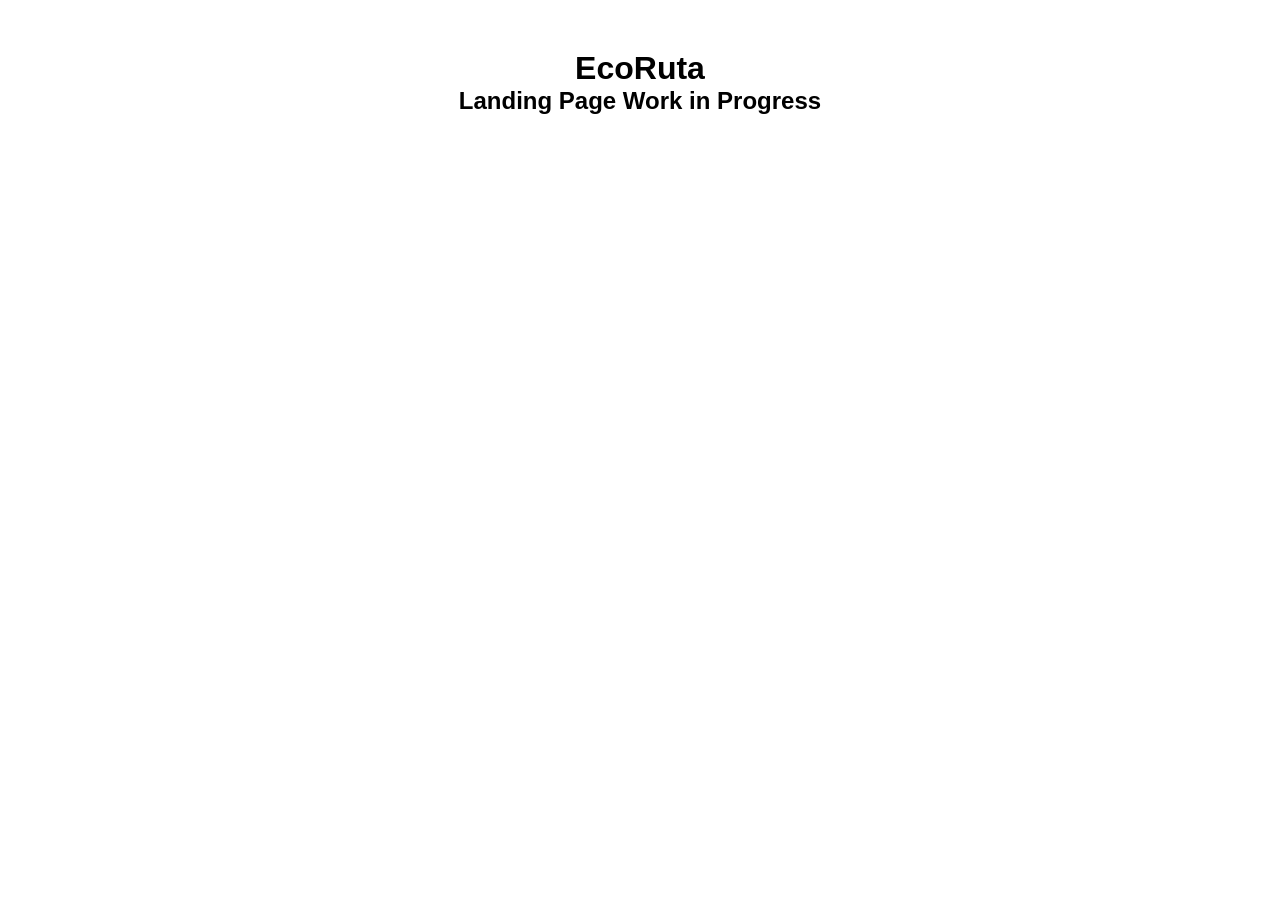
==== public/index.html @ 1532829c "Add files via upload" ====
<!DOCTYPE html>
<html lang="en">
<head>
    <meta charset="UTF-8">
    <meta name="viewport" content="width=device-width, initial-scale=1.0">
    <title>EcoRuta</title>

    <link rel="icon" href="favicon.ico">
    <link rel="stylesheet" href="assets/styles/styles.css">
</head>
<body>

<header>
    <h1>EcoRuta</h1>
</header>

<main>
    <h2>Landing Page Work in Progress</h2>
</main>

<script src="assets/scripts/main.js"></script>

</body>
</html>
---- public/assets/styles/styles.css ----
*{
    margin:0;
    padding:0;
    box-sizing:border-box;
}

body{
    font-family: Arial, sans-serif;
    text-align:center;
    padding:50px;
}
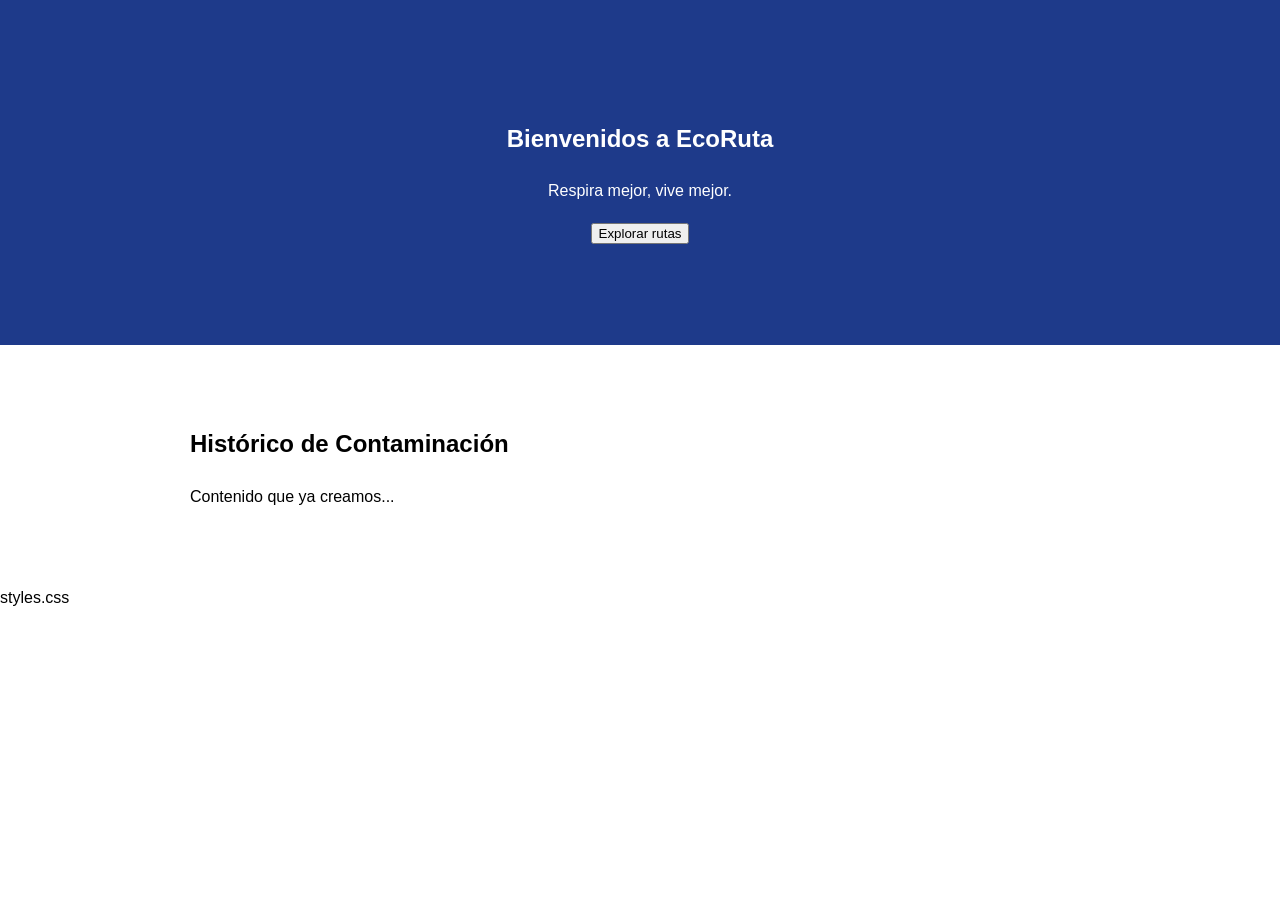
==== commit c5ca0842: "feat: implementar estructura y estilos iniciales de la landing" ====
--- a/public/index.html
+++ b/public/index.html
@@ -1,24 +1,31 @@
 <!DOCTYPE html>
-<html lang="en">
+<html lang="es">
 <head>
     <meta charset="UTF-8">
     <meta name="viewport" content="width=device-width, initial-scale=1.0">
-    <title>EcoRuta</title>
-
-    <link rel="icon" href="favicon.ico">
-    <link rel="stylesheet" href="assets/styles/styles.css">
+    <title>EcoRuta - Landing Page</title>
+    <style>
+        body { font-family: sans-serif; margin: 0; line-height: 1.6; }
+        .hero { background: #1e3a8a; color: white; padding: 100px 20px; text-align: center; }
+        .section { padding: 60px 20px; max-width: 900px; margin: 0 auto; }
+    </style>
 </head>
 <body>
 
-<header>
-    <h1>EcoRuta</h1>
-</header>
+    <section class="hero">
+        <h1>Bienvenidos a EcoRuta</h1>
+        <p>Respira mejor, vive mejor.</p>
+        <button>Explorar rutas</button>
+    </section>
 
-<main>
-    <h2>Landing Page Work in Progress</h2>
-</main>
+    <main>
+        <section class="section" id="historico">
+            <h2>Histórico de Contaminación</h2>
+            <p>Contenido que ya creamos...</p>
+        </section>
 
-<script src="assets/scripts/main.js"></script>
+    </main>
 
+    <script src="assets/scripts/main.js"></script>
 </body>
-</html>+</html>styles.css
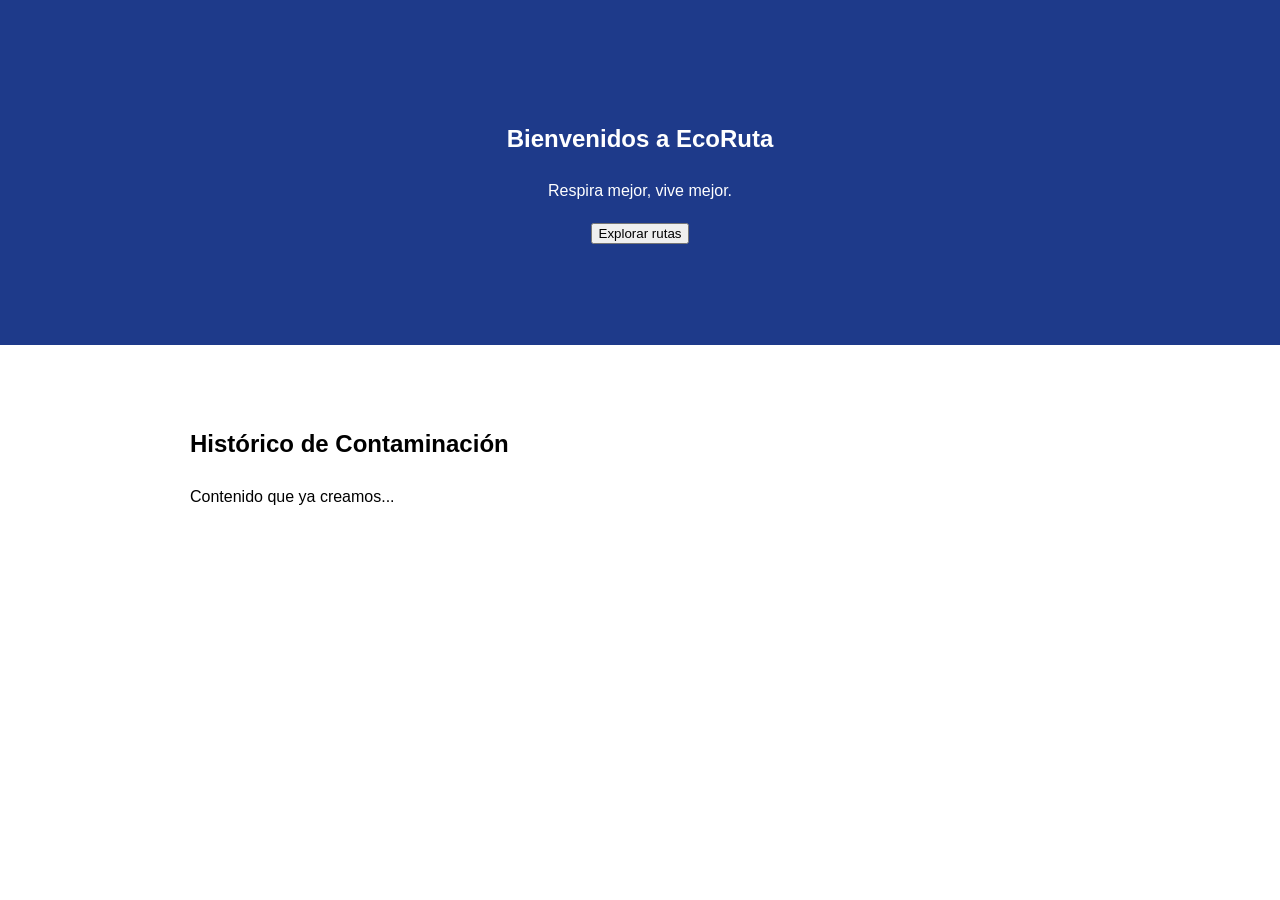
==== commit 80a1bbd4: "fix: eliminar texto residual y limpiar estructura" ====
--- a/public/index.html
+++ b/public/index.html
@@ -28,4 +28,4 @@
 
     <script src="assets/scripts/main.js"></script>
 </body>
-</html>styles.css+</html>
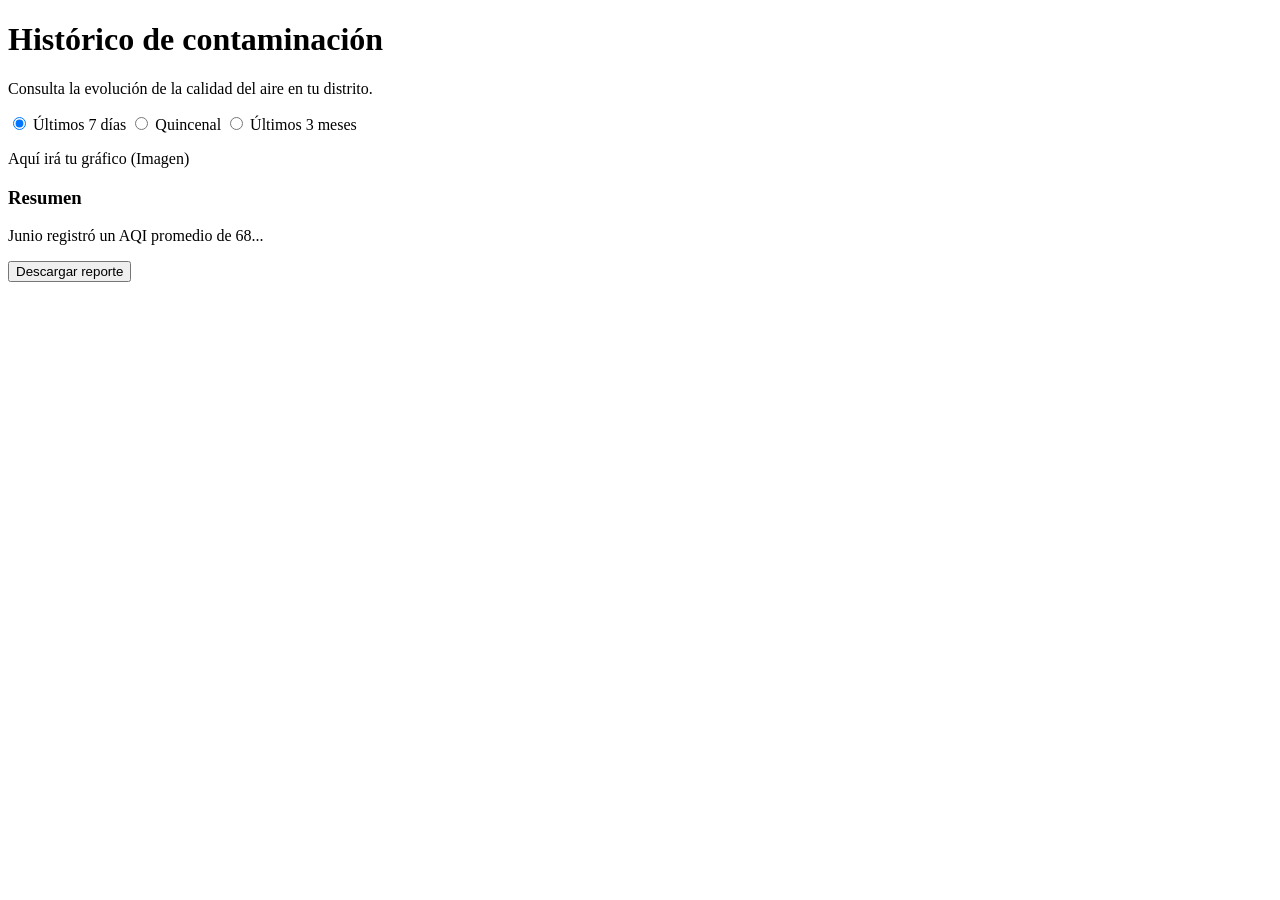
==== commit ef8a898c: "feat: añadir estructura de historico con filtros y resumen" ====
--- a/public/index.html
+++ b/public/index.html
@@ -2,30 +2,27 @@
 <html lang="es">
 <head>
     <meta charset="UTF-8">
-    <meta name="viewport" content="width=device-width, initial-scale=1.0">
-    <title>EcoRuta - Landing Page</title>
-    <style>
-        body { font-family: sans-serif; margin: 0; line-height: 1.6; }
-        .hero { background: #1e3a8a; color: white; padding: 100px 20px; text-align: center; }
-        .section { padding: 60px 20px; max-width: 900px; margin: 0 auto; }
-    </style>
+    <title>EcoRuta - Histórico</title>
+    <link rel="stylesheet" href="styles.css">
 </head>
 <body>
+    <h1>Histórico de contaminación</h1>
+    <p>Consulta la evolución de la calidad del aire en tu distrito.</p>
 
-    <section class="hero">
-        <h1>Bienvenidos a EcoRuta</h1>
-        <p>Respira mejor, vive mejor.</p>
-        <button>Explorar rutas</button>
-    </section>
+    <div class="filters">
+        <label><input type="radio" name="filtro" checked> Últimos 7 días</label>
+        <label><input type="radio" name="filtro"> Quincenal</label>
+        <label><input type="radio" name="filtro"> Últimos 3 meses</label>
+    </div>
 
-    <main>
-        <section class="section" id="historico">
-            <h2>Histórico de Contaminación</h2>
-            <p>Contenido que ya creamos...</p>
-        </section>
+    <div class="chart-container">
+        <p>Aquí irá tu gráfico (Imagen)</p>
+    </div>
 
-    </main>
-
-    <script src="assets/scripts/main.js"></script>
+    <div class="summary-card">
+        <h3>Resumen</h3>
+        <p>Junio registró un AQI promedio de 68...</p>
+        <button>Descargar reporte</button>
+    </div>
 </body>
 </html>
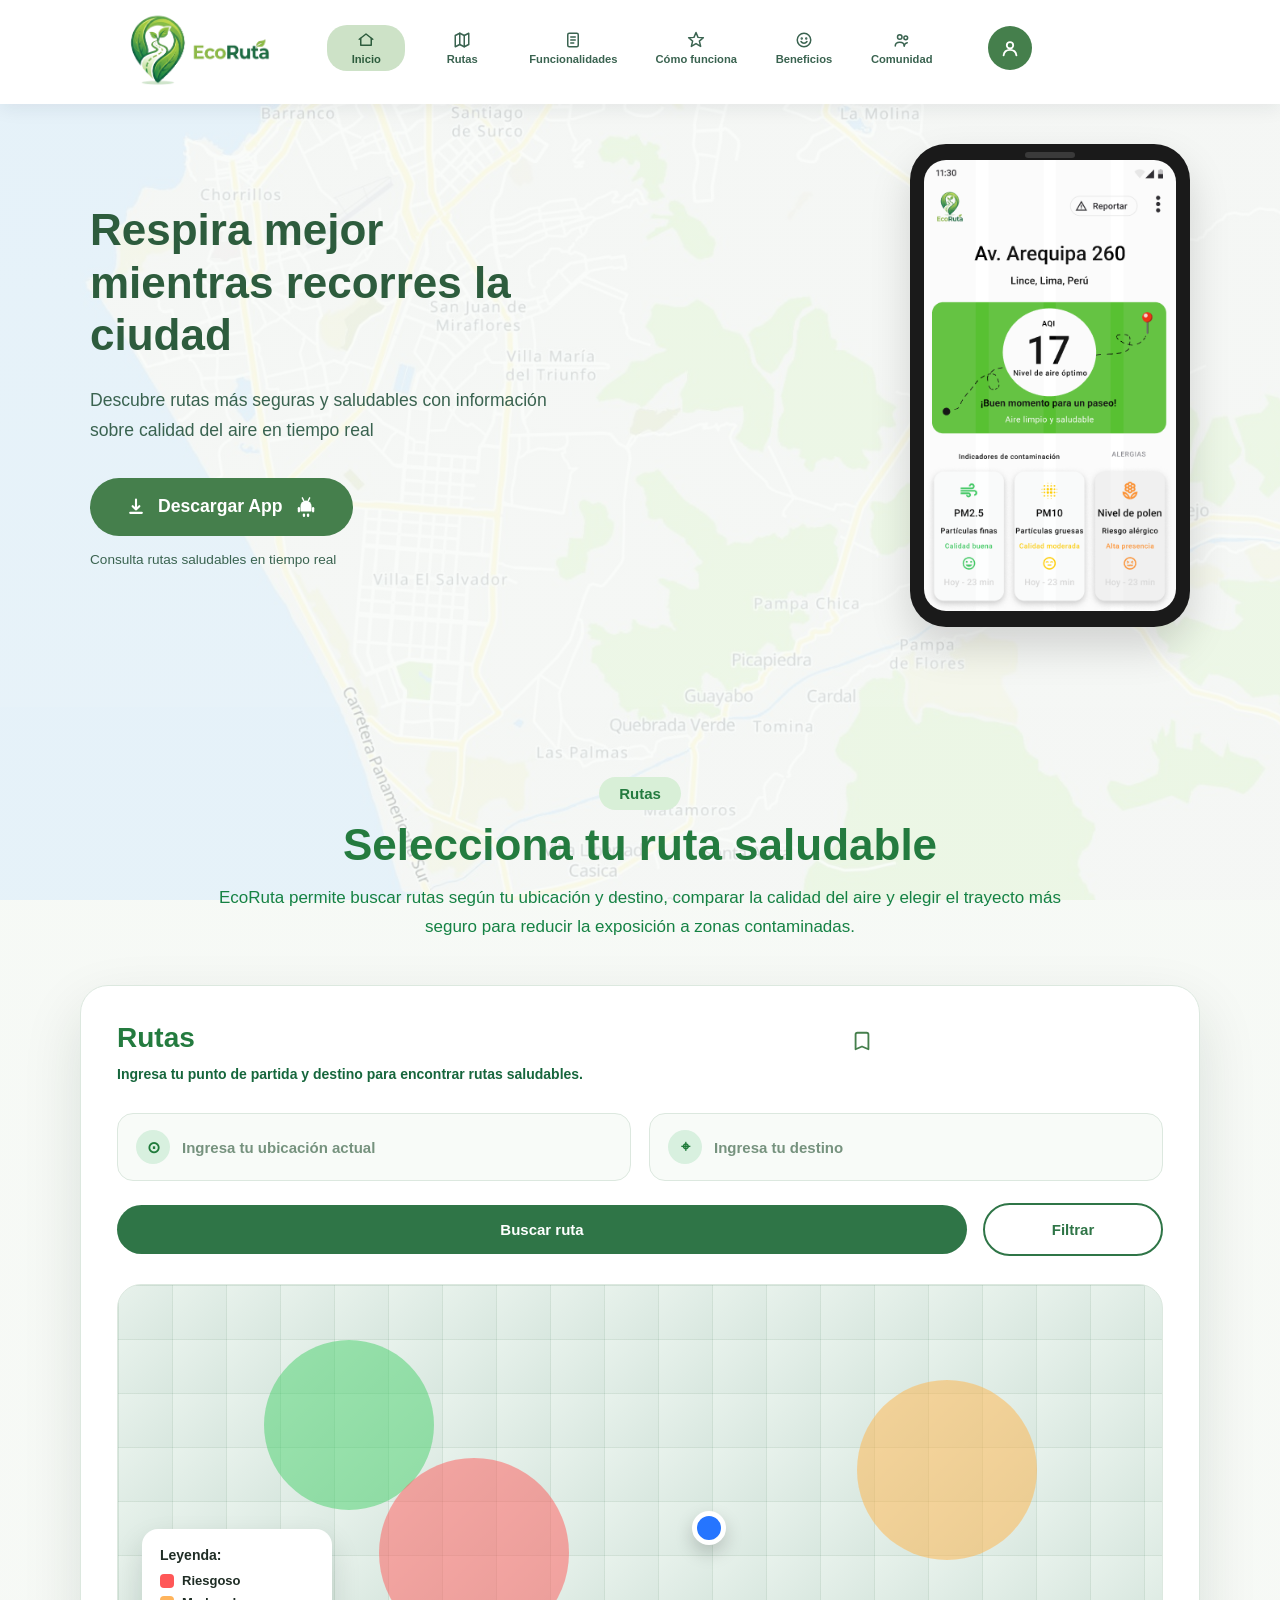
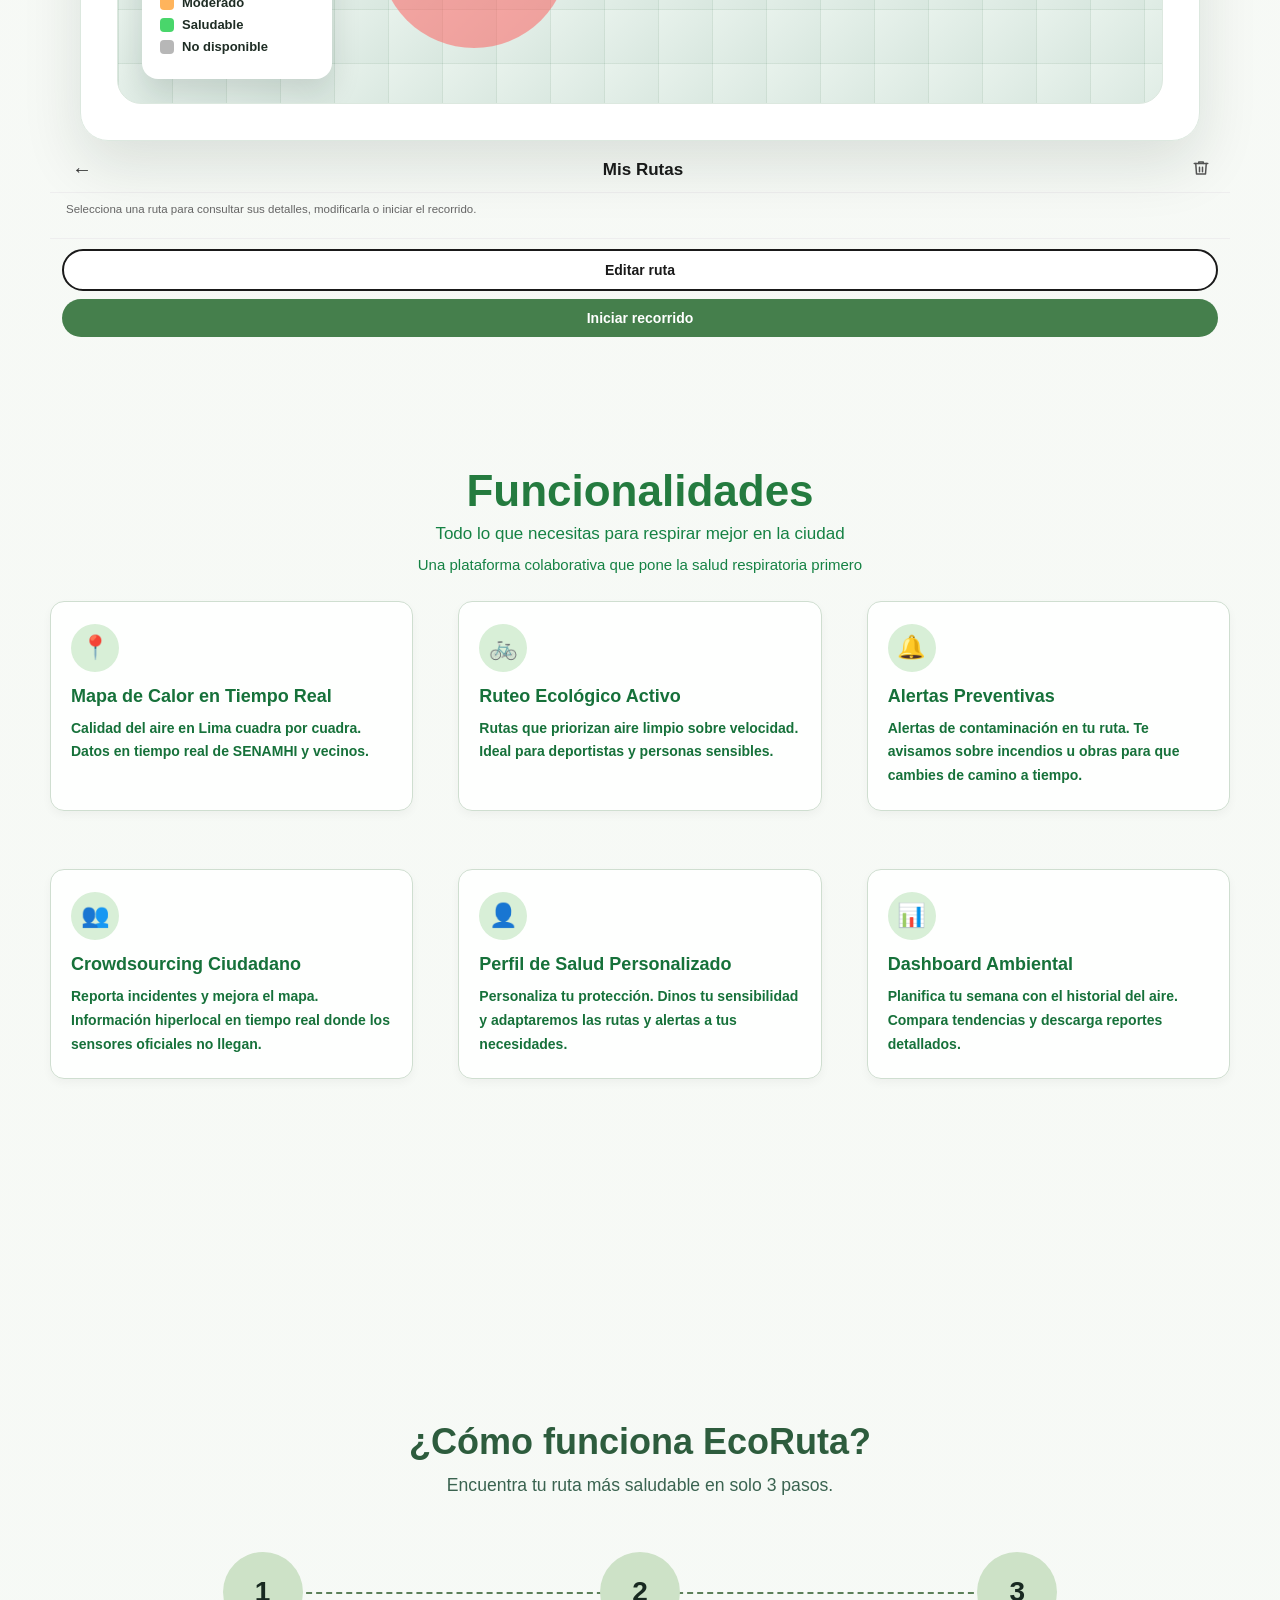
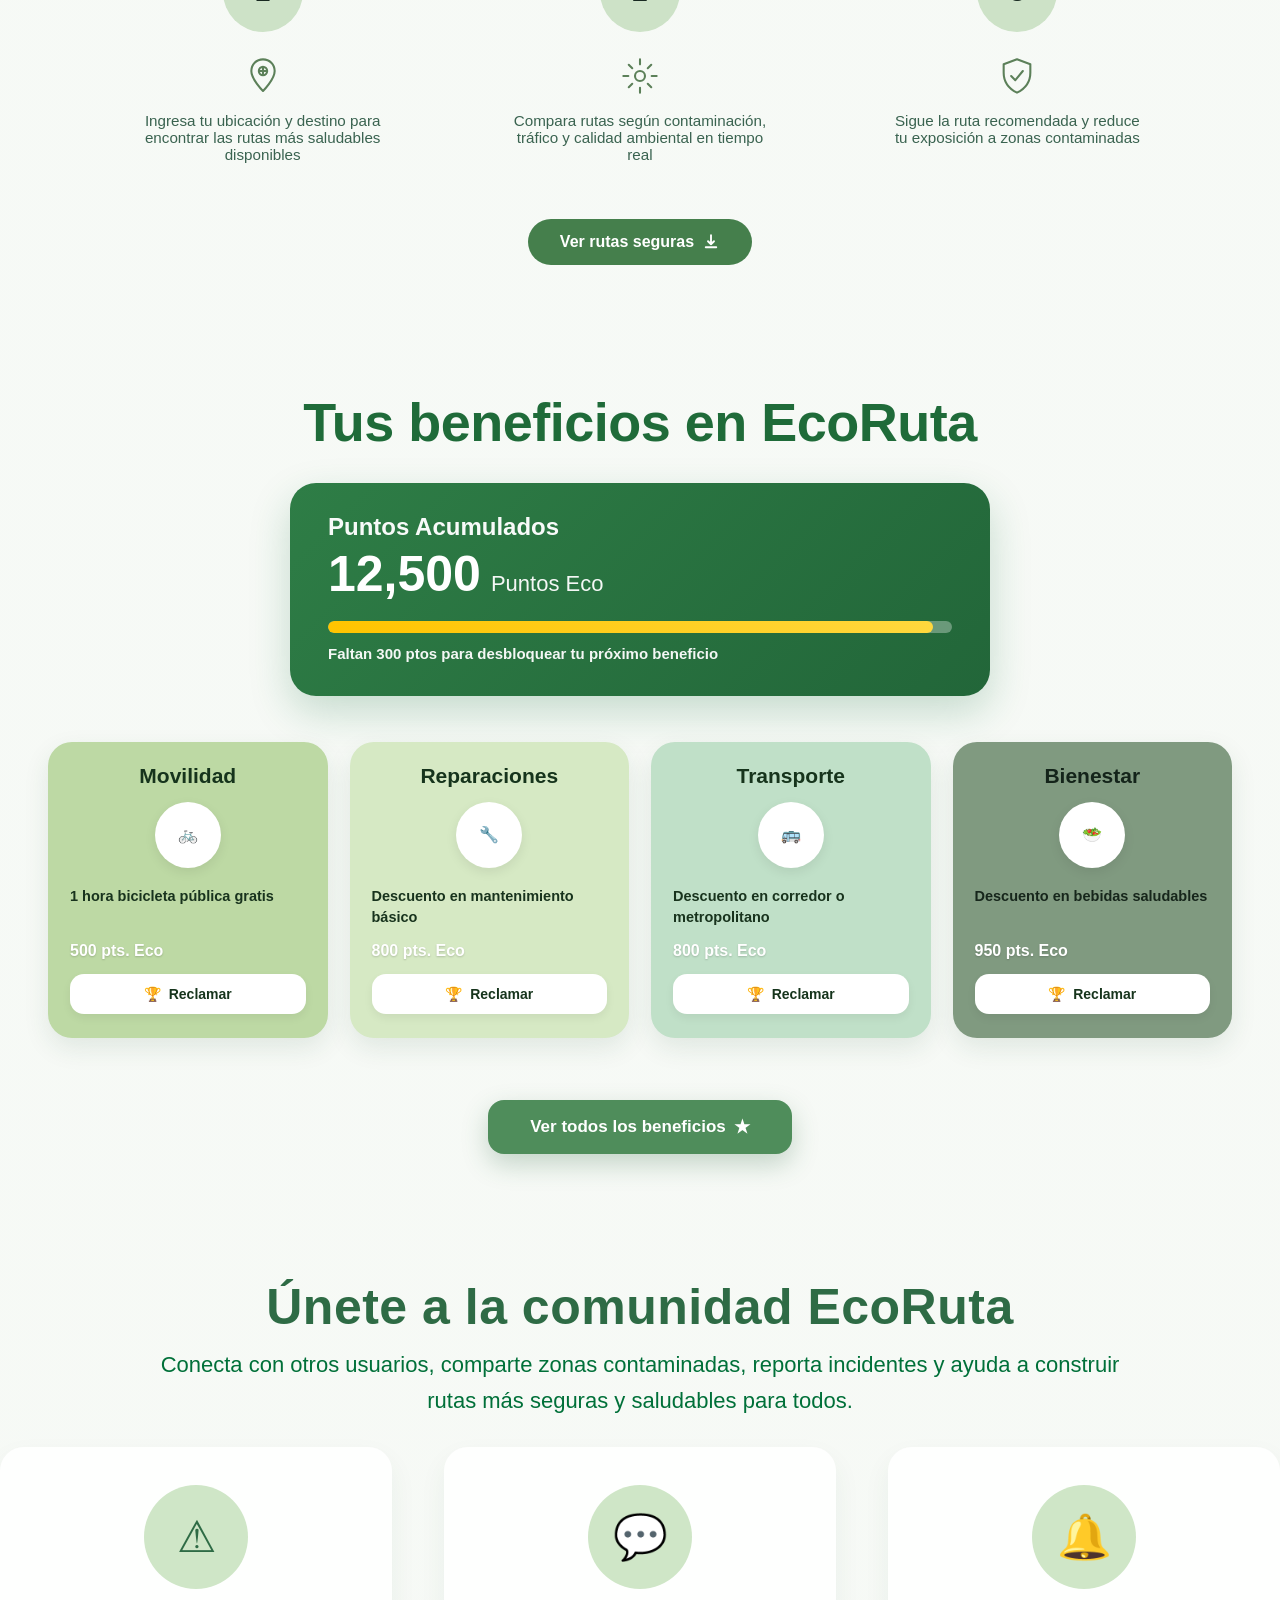
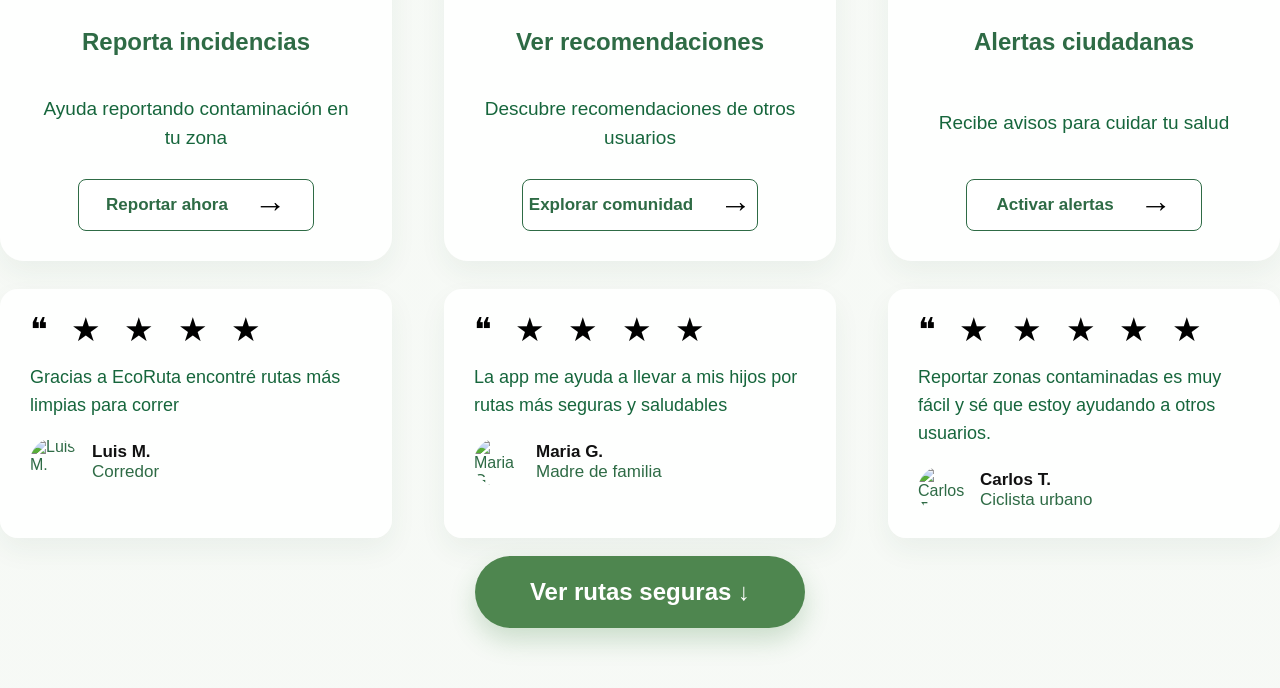
==== commit 98de9a59: "Add files via upload" ====
--- a/public/index.html
+++ b/public/index.html
@@ -1,28 +1,1067 @@
 <!DOCTYPE html>
 <html lang="es">
 <head>
-    <meta charset="UTF-8">
-    <title>EcoRuta - Histórico</title>
-    <link rel="stylesheet" href="styles.css">
+  <meta charset="UTF-8">
+  <meta name="viewport" content="width=device-width, initial-scale=1.0">
+  <title>EcoRuta</title>
+  <link rel="icon" href="favicon.ico">
+  <link rel="stylesheet" href="assets/styles/styles.css">
 </head>
 <body>
-    <h1>Histórico de contaminación</h1>
-    <p>Consulta la evolución de la calidad del aire en tu distrito.</p>
-
-    <div class="filters">
-        <label><input type="radio" name="filtro" checked> Últimos 7 días</label>
-        <label><input type="radio" name="filtro"> Quincenal</label>
-        <label><input type="radio" name="filtro"> Últimos 3 meses</label>
-    </div>
-
-    <div class="chart-container">
-        <p>Aquí irá tu gráfico (Imagen)</p>
-    </div>
-
-    <div class="summary-card">
-        <h3>Resumen</h3>
-        <p>Junio registró un AQI promedio de 68...</p>
-        <button>Descargar reporte</button>
-    </div>
+
+<header>
+
+            <!-- Navbar -->
+            <div class="inicio-topbar">
+                <a href="#home" class="inicio-logo">
+                    <img src="assets/images/logo_ecoruta_h.png" alt="Logo de EcoRuta">
+                </a>
+
+                <nav class="inicio-nav">
+                    <a href="#home" class="active">
+                        <span class="nav-icon" aria-hidden="true">
+                            <svg viewBox="0 0 24 24" fill="none" stroke="currentColor" stroke-width="2" stroke-linecap="round" stroke-linejoin="round">
+                                <path d="M3 11l9-7 9 7"/>
+                                <path d="M5 10v9h14v-9"/>
+                            </svg>
+                        </span>
+                        <span>Inicio</span>
+                    </a>
+
+                    <a href="#rutas">
+                        <span class="nav-icon" aria-hidden="true">
+                            <svg viewBox="0 0 24 24" fill="none" stroke="currentColor" stroke-width="2" stroke-linecap="round" stroke-linejoin="round">
+                                <path d="M9 18l-6 3V6l6-3 6 3 6-3v15l-6 3-6-3z"/>
+                                <path d="M9 3v15"/>
+                                <path d="M15 6v15"/>
+                            </svg>
+                        </span>
+                        <span>Rutas</span>
+                    </a>
+
+                    <a href="#features">
+                        <span class="nav-icon" aria-hidden="true">
+                            <svg viewBox="0 0 24 24" fill="none" stroke="currentColor" stroke-width="2" stroke-linecap="round" stroke-linejoin="round">
+                                <rect x="5" y="3" width="14" height="18" rx="2"/>
+                                <path d="M9 8h6M9 12h6M9 16h4"/>
+                            </svg>
+                        </span>
+                        <span>Funcionalidades</span>
+                    </a>
+
+                    <a href="#how-it-works">
+                        <span class="nav-icon" aria-hidden="true">
+                            <svg viewBox="0 0 24 24" fill="none" stroke="currentColor" stroke-width="2" stroke-linejoin="round">
+                                <polygon points="12,2 14.7,8.5 21.8,9 16.5,13.5 18.2,20.5 12,16.8 5.8,20.5 7.5,13.5 2.2,9 9.3,8.5"/>
+                            </svg>
+                        </span>
+                        <span>Cómo funciona</span>
+                    </a>
+
+                    <a href="#benefits">
+                        <span class="nav-icon" aria-hidden="true">
+                            <svg viewBox="0 0 24 24" fill="none" stroke="currentColor" stroke-width="2" stroke-linecap="round" stroke-linejoin="round">
+                                <circle cx="12" cy="12" r="9"/>
+                                <path d="M8 14c1 1.5 2.5 2.3 4 2.3s3-0.8 4-2.3"/>
+                                <circle cx="9" cy="10" r="0.6" fill="currentColor"/>
+                                <circle cx="15" cy="10" r="0.6" fill="currentColor"/>
+                            </svg>
+                        </span>
+                        <span>Beneficios</span>
+                    </a>
+
+                    <a href="#community">
+                        <span class="nav-icon" aria-hidden="true">
+                            <svg viewBox="0 0 24 24" fill="none" stroke="currentColor" stroke-width="2" stroke-linecap="round" stroke-linejoin="round">
+                                <circle cx="9" cy="8" r="3"/>
+                                <path d="M3 20c0-3 2.5-5 6-5s6 2 6 5"/>
+                                <circle cx="17" cy="9" r="2.5"/>
+                                <path d="M15 20c0.3-2.3 1.8-4 4-4.3"/>
+                            </svg>
+                        </span>
+                        <span>Comunidad</span>
+                    </a>
+                </nav>
+
+                <a href="login.html" class="inicio-profile" aria-label="Perfil">
+                    <svg viewBox="0 0 24 24" fill="none" stroke="currentColor" stroke-width="2" stroke-linecap="round" stroke-linejoin="round">
+                        <circle cx="12" cy="9" r="3.5"/>
+                        <path d="M5 20c0.5-4 3-6 7-6s6.5 2 7 6"/>
+                    </svg>
+                </a>
+            </div>
+
+</header>
+
+<main>
+
+    <!-- Sección: Home -->
+    <section class="inicio-section" id="home">
+        <div class="container">
+
+
+
+            <!-- Contenido principal -->
+            <div class="inicio-content">
+                <div class="inicio-text">
+                    <h1 class="inicio-title">Respira mejor mientras recorres la ciudad</h1>
+                    <p class="inicio-description">Descubre rutas más seguras y saludables con información sobre calidad del aire en tiempo real</p>
+
+                    <a href="#descargar" class="download-button">
+                        <svg viewBox="0 0 24 24" fill="none" stroke="currentColor" stroke-width="2.5" stroke-linecap="round" stroke-linejoin="round" width="20" height="20" aria-hidden="true">
+                            <path d="M12 3v12m0 0l-4-4m4 4l4-4"/>
+                            <path d="M5 19h14"/>
+                        </svg>
+                        Descargar App
+                        <svg viewBox="0 0 24 24" fill="currentColor" width="22" height="22" aria-hidden="true">
+                            <path d="M6 11a6 6 0 1112 0v5a1 1 0 01-1 1H7a1 1 0 01-1-1v-5z"/>
+                            <rect x="3" y="12" width="2.5" height="6" rx="1.25"/>
+                            <rect x="18.5" y="12" width="2.5" height="6" rx="1.25"/>
+                            <rect x="8.5" y="19" width="2.5" height="4" rx="1.25"/>
+                            <rect x="13" y="19" width="2.5" height="4" rx="1.25"/>
+                            <line x1="8" y1="2" x2="9.5" y2="5" stroke="currentColor" stroke-width="1.5" stroke-linecap="round"/>
+                            <line x1="16" y1="2" x2="14.5" y2="5" stroke="currentColor" stroke-width="1.5" stroke-linecap="round"/>
+                        </svg>
+                    </a>
+
+                    <p class="inicio-caption">Consulta rutas saludables en tiempo real</p>
+                </div>
+
+                <div class="inicio-phone">
+                    <div class="phone-frame">
+                        <img src="assets/images/app-mockup.png" alt="Vista previa de la app EcoRuta mostrando el índice de calidad del aire">
+                    </div>
+                </div>
+            </div>
+
+        </div>
+    </section>
+ <!-- Fin Sección Home -->
+
+<!-- Sección Rutas - US01, US02, US03 y US04-->
+<section id="rutas" class="rutas-section">
+  <div class="rutas-container">
+
+    <div class="rutas-header">
+      <span class="rutas-label">Rutas</span>
+      <h2>Selecciona tu ruta saludable</h2>
+      <p>
+        EcoRuta permite buscar rutas según tu ubicación y destino, comparar la calidad del aire
+        y elegir el trayecto más seguro para reducir la exposición a zonas contaminadas.
+      </p>
+    </div>
+
+    <div class="rutas-content">
+
+      <!-- Pantalla inicial: búsqueda de ruta -->
+      <div class="rutas-phone">
+        <div class="phone-status">
+          <span>9:30</span>
+          <span>● ● ●</span>
+        </div>
+
+        <div class="phone-title">
+          <div class="phone-title-row">
+            <h3>Rutas</h3>
+            <button class="btn-favoritas" id="btnVerFavoritas" aria-label="Mis rutas favoritas">
+              <svg width="22" height="22" viewBox="0 0 24 24" fill="none" xmlns="http://www.w3.org/2000/svg">
+                <path d="M17 3H7C5.9 3 5 3.9 5 5V21L12 18L19 21V5C19 3.9 18.1 3 17 3Z" stroke="#457F4C" stroke-width="2" stroke-linecap="round" stroke-linejoin="round"/>
+              </svg>
+            </button>
+          </div>
+          <p>Ingresa tu punto de partida y destino para encontrar rutas saludables.</p>
+        </div>
+
+        <div class="route-form">
+          <label class="route-input" for="rutaOrigen">
+            <span>⊙</span>
+            <input type="text" id="rutaOrigen" placeholder="Ingresa tu ubicación actual">
+          </label>
+
+          <label class="route-input" for="rutaDestino">
+            <span>⌖</span>
+            <input type="text" id="rutaDestino" placeholder="Ingresa tu destino">
+          </label>
+        </div>
+
+        <p class="route-error" id="routeError">
+          Debes ingresar origen y destino para buscar una ruta.
+        </p>
+
+        <div class="route-actions-row">
+            <button class="route-search-btn" id="btnBuscarRuta">Buscar ruta</button>
+
+            <button class="route-filter-btn" id="btnAbrirFiltros" aria-label="Filtrar rutas">
+                Filtrar
+            </button>
+        </div>
+
+        <!-- Modal de error: No pudimos calcular las rutas - US08 Escenario 3 -->
+        <div class="route-error-modal hidden" id="modalErrorCalculo">
+          <div class="route-error-modal-box">
+            <div class="route-error-modal-icon">⚠️</div>
+            <h3>No pudimos calcular las rutas</h3>
+            <p>La información necesaria para estimar tiempos y condiciones ambientales no está disponible temporalmente. Por favor, inténtalo nuevamente.</p>
+            <button class="route-error-modal-btn" id="btnReintentar">Reintentar</button>
+          </div>
+        </div>
+
+        <div class="route-map">
+          <div class="map-zone green-zone"></div>
+          <div class="map-zone orange-zone"></div>
+          <div class="map-zone red-zone"></div>
+          <div class="map-user"></div>
+
+          <div class="map-legend">
+            <strong>Leyenda:</strong>
+            <p><span class="legend-red"></span> Riesgoso</p>
+            <p><span class="legend-orange"></span> Moderado</p>
+            <p><span class="legend-green"></span> Saludable</p>
+            <p><span class="legend-gray"></span> No disponible</p>
+          </div>
+        </div>
+      </div>
+
+      <!-- Pantalla 2: rutas disponibles -->
+      <div class="rutas-options hidden-route-screen" id="screenRutasOpciones">
+        <div class="routes-result-header">
+          <span>Resultados encontrados</span>
+          <h3>Rutas disponibles</h3>
+          <p>
+            De <strong id="origenTexto">tu ubicación</strong> hacia
+            <strong id="destinoTexto">tu destino</strong>.
+          </p>
+        </div>
+
+        <div class="filter-success-message" id="filterSuccessMessage">
+            <strong>¡Buenas noticias!</strong>
+            <p>
+                Encontramos rutas con condiciones favorables para tu salud. Te recomendamos elegir
+                una de ellas para reducir tu exposición a contaminantes.
+            </p>
+        </div>
+
+        <article class="ruta-option recommended" id="cardRutaRecomendada">
+          <div>
+            <h3>Ruta Recomendada <span>(28 min)</span></h3>
+            <p>Variedad de áreas verdes y menor exposición a contaminación.</p>
+            <strong>AQI: 12 Excelente</strong>
+            <strong>PM2.5: 12 µg/m³ Muy bueno</strong>
+          </div>
+          <button class="btnRutaRecomendada">Seleccionar</button>
+        </article>
+
+        <article class="ruta-option moderate" id="cardRutaAlternativa2">
+          <div>
+            <h3>Ruta alternativa 2 <span>(32 min)</span></h3>
+            <p>Trayecto con escasas áreas verdes y calidad de aire regular.</p>
+            <strong>AQI: 52 Regular</strong>
+            <strong>PM2.5: 22 µg/m³ Moderado</strong>
+          </div>
+          <button class="btnRutaAlternativa">Seleccionar</button>
+        </article>
+
+        <article class="ruta-option risky" id="cardRutaAlternativa3">
+          <div>
+            <h3>Ruta alternativa 3 <span>(25 min)</span></h3>
+            <p>Ruta más corta, pero con mayor exposición a zonas contaminadas.</p>
+            <strong>AQI: 85 Peligroso</strong>
+            <strong>PM2.5: 32 µg/m³ Moderado</strong>
+          </div>
+          <button class="btnRutaEspecifica">Detalles</button>
+        </article>
+
+        <button class="route-compare-btn" id="btnCompararRutas">
+          Comparar rutas
+        </button>
+
+        <div class="ruta-alert">
+          <h3>Zona de construcción activa en una ruta alternativa</h3>
+          <p>
+            Se detectó una zona de construcción que puede generar polvo, esmog y riesgo respiratorio.
+            EcoRuta recomienda revisar la información ambiental antes de continuar.
+          </p>
+        </div>
+
+        <button class="route-more-btn" id="btnNuevaBusqueda">Realizar nueva búsqueda</button>
+      </div>
+
+<!-- Pantalla filtros de contaminación - US02 -->
+<div class="rutas-filter-panel hidden-route-screen" id="screenFiltros">
+  <div class="filter-panel-header">
+    <span>Rutas</span>
+    <h3>Filtrar rutas por contaminación</h3>
+    <p>
+      Ajusta los filtros para encontrar rutas con menor exposición a contaminantes.
+    </p>
+  </div>
+
+  <div class="filter-list">
+    <label class="filter-item">
+      <div>
+        <strong>Tiempo</strong>
+        <p>Quiero la ruta más rápida</p>
+      </div>
+      <input type="checkbox" id="filtroTiempo">
+      <span class="toggle-slider"></span>
+    </label>
+
+    <label class="filter-item">
+      <div>
+        <strong>Distancia</strong>
+        <p>Quiero la ruta más corta</p>
+      </div>
+      <input type="checkbox" id="filtroDistancia" checked>
+      <span class="toggle-slider"></span>
+    </label>
+
+    <label class="filter-item">
+      <div>
+        <strong>AQI</strong>
+        <p>Quiero la ruta más saludable</p>
+      </div>
+      <input type="checkbox" id="filtroAqi" checked>
+      <span class="toggle-slider"></span>
+    </label>
+
+    <label class="filter-item">
+      <div>
+        <strong>PM2.5</strong>
+        <p>Menores niveles de humo y emisiones industriales</p>
+      </div>
+      <input type="checkbox" id="filtroPm25" checked>
+      <span class="toggle-slider"></span>
+    </label>
+
+    <label class="filter-item">
+      <div>
+        <strong>PM10</strong>
+        <p>Menores niveles de polvo, cenizas y partículas</p>
+      </div>
+      <input type="checkbox" id="filtroPm10" checked>
+      <span class="toggle-slider"></span>
+    </label>
+
+    <label class="filter-item">
+      <div>
+        <strong>Polen</strong>
+        <p>Menores niveles de polen en la ruta</p>
+      </div>
+      <input type="checkbox" id="filtroPolen" checked>
+      <span class="toggle-slider"></span>
+    </label>
+
+    <label class="filter-item">
+      <div>
+        <strong>Áreas verdes</strong>
+        <p>Quiero la ruta con más áreas verdes</p>
+      </div>
+      <input type="checkbox" id="filtroAreasVerdes" checked>
+      <span class="toggle-slider"></span>
+    </label>
+  </div>
+
+  <div class="filter-actions">
+    <button id="btnAplicarFiltros">Aplicar filtros</button>
+    <button id="btnFiltroEstricto">Aplicar filtro estricto</button>
+    <button id="btnCerrarFiltros">Volver</button>
+  </div>
+</div>
+<!-- Fin Pantalla filtros de contaminación - US02 -->
+
+      <!-- Pantalla 3: usuario prefiere una ruta específica -->
+      <div class="ruta-preferida-screen hidden-route-screen" id="screenRutaPreferida">
+        <div class="ruta-preferida-header">
+          <span class="ruta-tag-warning">Ruta elegida por el usuario</span>
+          <h3>Has seleccionado una ruta alternativa</h3>
+          <p>
+            Esta no es la ruta recomendada por EcoRuta, pero puedes continuar si prefieres
+            este trayecto. La información ambiental se mantiene visible para que tomes una
+            decisión informada.
+          </p>
+        </div>
+
+        <div class="ruta-preferida-card">
+          <div>
+            <h3>Ruta alternativa 3 <span>(25 min)</span></h3>
+            <p>Trayecto más corto, pero con menor presencia de áreas verdes.</p>
+          </div>
+
+          <div class="ruta-status risky-status">
+            Riesgo ambiental alto
+          </div>
+        </div>
+
+        <div class="environment-info-grid">
+          <article>
+            <span>AQI</span>
+            <strong>85</strong>
+            <p>Peligroso</p>
+          </article>
+
+          <article>
+            <span>PM2.5</span>
+            <strong>32 µg/m³</strong>
+            <p>Moderado</p>
+          </article>
+
+          <article>
+            <span>Zona crítica</span>
+            <strong>Construcción activa</strong>
+            <p>Posible presencia de polvo y esmog.</p>
+          </article>
+        </div>
+
+        <div class="ruta-preferida-alert">
+          <h4>Recomendación de EcoRuta</h4>
+          <p>
+            Se recomienda tomar la ruta saludable sugerida. Sin embargo, puedes continuar
+            con esta ruta manteniendo visible el estado ambiental durante el recorrido.
+          </p>
+        </div>
+
+        <div class="ruta-preferida-actions">
+          <button id="btnIniciarRutaPreferida">Iniciar recorrido</button>
+          <button id="btnVolverRutas">Ver más rutas</button>
+        </div>
+      </div>
+
+      <!-- Pantalla comparación de rutas - US04 -->
+<div class="rutas-comparison-panel hidden-route-screen" id="screenCompararRutas">
+  <div class="comparison-header">
+    <span>Comparación de rutas</span>
+    <h3>Compara las rutas disponibles</h3>
+    <p>
+      Selecciona la ruta que más se acomode a tus preferencias. EcoRuta resalta
+      la mejor opción considerando calidad del aire, áreas verdes y exposición a contaminantes.
+    </p>
+  </div>
+
+  <div class="comparison-layout">
+
+    <article class="comparison-card best-route">
+      <div class="comparison-check">✓</div>
+
+      <div class="comparison-card-header">
+        <div>
+          <h4>Ruta Recomendada</h4>
+          <p>Mejor calidad ambiental</p>
+        </div>
+        <strong>28 min</strong>
+      </div>
+
+      <div class="comparison-metrics">
+        <div>
+          <span>📍</span>
+          <strong>4.2 km</strong>
+          <p>Distancia</p>
+        </div>
+
+        <div>
+          <span>☁️</span>
+          <strong>AQI 12</strong>
+          <p>Excelente</p>
+        </div>
+
+        <div>
+          <span>🌫️</span>
+          <strong>PM2.5</strong>
+          <p>12 µg/m³</p>
+        </div>
+
+        <div>
+          <span>🌾</span>
+          <strong>PM10</strong>
+          <p>5 µg/m³</p>
+        </div>
+
+        <div>
+          <span>🌿</span>
+          <strong>Polen</strong>
+          <p>Bajo</p>
+        </div>
+      </div>
+    </article>
+
+    <article class="comparison-card">
+      <div class="comparison-check gray-check">✓</div>
+
+      <div class="comparison-card-header">
+        <div>
+          <h4>Ruta Alternativa 2</h4>
+          <p>Calidad ambiental regular</p>
+        </div>
+        <strong>38 min</strong>
+      </div>
+
+      <div class="comparison-metrics">
+        <div>
+          <span>📍</span>
+          <strong>5.2 km</strong>
+          <p>Distancia</p>
+        </div>
+
+        <div>
+          <span>☁️</span>
+          <strong>AQI 51</strong>
+          <p>Moderado</p>
+        </div>
+
+        <div>
+          <span>🌫️</span>
+          <strong>PM2.5</strong>
+          <p>22 µg/m³</p>
+        </div>
+
+        <div>
+          <span>🌾</span>
+          <strong>PM10</strong>
+          <p>40 µg/m³</p>
+        </div>
+
+        <div>
+          <span>🌿</span>
+          <strong>Polen</strong>
+          <p>Bajo</p>
+        </div>
+      </div>
+    </article>
+
+    <article class="comparison-card risky-comparison">
+      <div class="comparison-check gray-check">✓</div>
+
+      <div class="comparison-card-header">
+        <div>
+          <h4>Ruta Alternativa 3</h4>
+          <p>Ruta rápida con mayor contaminación</p>
+        </div>
+        <strong>18 min</strong>
+      </div>
+
+      <div class="comparison-metrics">
+        <div>
+          <span>📍</span>
+          <strong>3.5 km</strong>
+          <p>Distancia</p>
+        </div>
+
+        <div>
+          <span>☁️</span>
+          <strong>AQI 82</strong>
+          <p>Insalubre</p>
+        </div>
+
+        <div>
+          <span>🌫️</span>
+          <strong>PM2.5</strong>
+          <p>32 µg/m³</p>
+        </div>
+
+        <div>
+          <span>🌾</span>
+          <strong>PM10</strong>
+          <p>35 µg/m³</p>
+        </div>
+
+        <div>
+          <span>🌿</span>
+          <strong>Polen</strong>
+          <p>Bajo</p>
+        </div>
+      </div>
+    </article>
+
+  </div>
+
+  <div class="comparison-note">
+    <h4>Mejor opción recomendada</h4>
+    <p>
+      La Ruta Recomendada presenta menor AQI, menor PM2.5 y menor exposición a partículas.
+      Por eso EcoRuta la resalta como la opción más saludable.
+    </p>
+  </div>
+
+  <div class="comparison-actions">
+    <button id="btnIniciarRutaComparada">Iniciar recorrido</button>
+    <button id="btnVolverComparacion">Volver a rutas</button>
+  </div>
+</div>
+<!-- Fin Pantalla comparación de rutas - US04 -->
+
+      <!-- Pantalla sin resultados - US02 -->
+       <div class="rutas-no-results hidden-route-screen" id="screenSinResultados">
+        <div class="no-results-icon">🗺️</div>
+
+        <h3>No encontramos rutas que cumplan el filtro actual</h3>
+        <p>
+            Prueba desactivando el nivel de restricción de contaminación o ajustando tus filtros
+            para encontrar nuevas opciones.
+        </p>
+
+        <div class="no-results-card">
+            <label>
+                <span>⊙</span>
+                <input type="text" value="Tu ubicación" readonly>
+            </label>
+            
+            <label>
+                <span>⌖</span>
+                <input type="text" value="Universidad UPC" readonly>
+            </label>
+
+            <button id="btnBuscarOtrasRutas">Buscar otras rutas</button>
+            <button id="btnVolverDesdeSinResultados">Volver</button>
+        </div>
+    </div>
+    <!-- Modal guardar ruta favorita - US06 Escenario 1 -->
+    <div class="fav-modal-overlay hidden" id="modalGuardarFavorita">
+      <div class="fav-modal-box">
+        <p class="fav-modal-label">Nueva ruta favorita:</p>
+        <input type="text" class="fav-modal-input" id="inputNombreRuta" placeholder="Agrega un nombre...">
+        <div class="fav-modal-actions">
+          <button class="fav-modal-cancel" id="btnCancelarFavorita">Cancel</button>
+          <button class="fav-modal-ok" id="btnConfirmarFavorita">OK</button>
+        </div>
+      </div>
+    </div>
+    <!-- Fin Modal guardar ruta favorita -->
+
+    <!-- Pantalla Mis Rutas - US06 Escenario 2 -->
+    <div class="mis-rutas-screen hidden-route-screen" id="screenMisRutas">
+      <div class="mis-rutas-header">
+        <button class="mis-rutas-back" id="btnVolverDesdeMisRutas">&#8592;</button>
+        <h3>Mis Rutas</h3>
+        <button class="mis-rutas-delete-all" id="btnEliminarTodas" aria-label="Eliminar todas">
+          <svg width="18" height="18" viewBox="0 0 24 24" fill="none" xmlns="http://www.w3.org/2000/svg">
+            <polyline points="3 6 5 6 21 6" stroke="#555" stroke-width="2" stroke-linecap="round" stroke-linejoin="round"/>
+            <path d="M19 6l-1 14H6L5 6" stroke="#555" stroke-width="2" stroke-linecap="round" stroke-linejoin="round"/>
+            <path d="M10 11v6M14 11v6" stroke="#555" stroke-width="2" stroke-linecap="round" stroke-linejoin="round"/>
+            <path d="M9 6V4h6v2" stroke="#555" stroke-width="2" stroke-linecap="round" stroke-linejoin="round"/>
+          </svg>
+        </button>
+      </div>
+      <p class="mis-rutas-subtitle">Selecciona una ruta para consultar sus detalles, modificarla o iniciar el recorrido.</p>
+
+      <div class="mis-rutas-list" id="misRutasList">
+        <!-- Rutas se insertan dinámicamente -->
+      </div>
+
+      <div class="mis-rutas-empty hidden" id="misRutasEmpty">
+        <p>Aún no tienes rutas guardadas.</p>
+      </div>
+
+      <div class="mis-rutas-actions">
+        <button class="mis-rutas-btn-outline" id="btnEditarRuta">Editar ruta</button>
+        <button class="mis-rutas-btn-solid" id="btnIniciarDesdeRutas">Iniciar recorrido</button>
+      </div>
+    </div>
+    <!-- Fin Pantalla Mis Rutas -->
+
+<!-- Fin Pantalla sin resultados - US02 -->
+
+    <!-- Pantalla ruta en curso - US03 -->
+     <div class="ruta-en-curso-screen hidden-route-screen" id="screenRutaEnCurso">
+      <div class="phone-status-bar">
+        <span>9:40</span>
+        <span>◥  5G  🔋</span>
+      </div>
+      
+      <div class="route-navigation-header">
+        <span class="navigation-arrow">↑</span>
+        <div>
+          <small>en dirección a</small>
+          <strong>Parque de las leyendas</strong>
+        </div>
+      </div>
+      
+      <div class="route-live-map">
+        <div class="live-map-zone safe-zone-one"></div>
+        <div class="live-map-zone safe-zone-two"></div>
+        <div class="live-map-zone safe-zone-three"></div>
+        <div class="live-map-zone polluted-zone" id="zonaContaminada"></div>
+        
+        <div class="live-route-line" id="rutaOriginalLine"></div>
+        <div class="live-route-line alternative-line hidden-route-screen" id="rutaAlternativaLine"></div>
+        
+        <span class="route-pin start-pin">●</span>
+        <span class="route-pin end-pin">📍</span>
+        <span class="warning-map-icon" id="warningMapIcon">⚠️</span>
+
+        <div class="recalculating-box hidden-route-screen" id="recalculatingBox">
+          Recalculando ruta...
+        </div>
+        
+        <div class="route-updated-message hidden-route-screen" id="routeUpdatedMessage">
+          ¡Se actualizó el tiempo estimado!
+        </div>
+        
+        <div class="environment-warning-message hidden-route-screen" id="environmentWarningMessage">
+          Zona contaminada en la ruta original
+        </div>
+      </div>
+      
+      <div class="route-bottom-panel">
+        <button class="route-cancel-btn" id="btnCancelarRutaCurso">
+          ✕
+          <span>Cancelar</span>
+        </button>
+        
+        <div class="route-time-info">
+          <strong id="routeLiveTime">39 min</strong>
+          <span id="routeLiveDetails">19km · 10:09 a.m.</span>
+        </div>
+        
+        <button class="route-save-btn">
+          🔖
+          <span>Guardar ruta</span>
+        </button>
+      </div>
+      
+      <div class="route-mobile-menu">
+        <span>☁️<small>Inicio</small></span>
+        <span class="active">🚶<small>Rutas</small></span>
+        <span>💡<small>Consejos</small></span>
+        <span>🔔<small>Alertas</small></span>
+        <span>👤<small>Perfil</small></span>
+      </div>
+      
+      <div class="environment-alert-modal" id="environmentAlertModal">
+        <div class="alert-icon">⚠️</div>
+        <h3>Actualización ambiental</h3>
+        <p>La contaminación aumentó significativamente en tu ruta. Se sugiere desviar el tramo.</p>
+        
+        <button class="ignore-alert-btn" id="btnIgnorarAlerta">
+          Ignorar
+        </button>
+        
+        <button class="deviate-route-btn" id="btnDesviarRuta">
+          Desviar ruta (+100m)
+        </button>
+      </div>
+    </div>
+
+    </div>
+  </div>
+</section>
+<!-- Fin Sección Rutas - US01, US02, US03 y US04 -->
+
+<!-- Sección Funcionalidades -->
+
+<section id="features" class="features-section">
+  <div class="features-container">
+    <h1>Funcionalidades</h1>
+    <p class="features-subtitle">Todo lo que necesitas para respirar mejor en la ciudad</p>
+    <p class="features-description">Una plataforma colaborativa que pone la salud respiratoria primero</p>
+
+    <div class="features-grid">
+        <article class="feature-card">
+            <div class="feature-icon">📍</div>
+            <h3>Mapa de Calor en Tiempo Real</h3>
+            <p>Calidad del aire en Lima cuadra por cuadra. Datos en tiempo real de SENAMHI y vecinos.</p>
+        </article>
+
+        <article class="feature-card">
+            <div class="feature-icon">🚲</div>
+            <h3>Ruteo Ecológico Activo</h3>
+            <p>Rutas que priorizan aire limpio sobre velocidad. Ideal para deportistas y personas sensibles.</p>
+        </article>
+
+        <article class="feature-card">
+            <div class="feature-icon">🔔</div>
+            <h3>Alertas Preventivas</h3>
+            <p>Alertas de contaminación en tu ruta. Te avisamos sobre incendios u obras para que cambies de camino a tiempo.</p>
+        </article>
+
+        <article class="feature-card">
+            <div class="feature-icon">👥</div>
+            <h3>Crowdsourcing Ciudadano</h3>
+            <p>Reporta incidentes y mejora el mapa. Información hiperlocal en tiempo real donde los sensores oficiales no llegan.</p>
+        </article>
+
+        <article class="feature-card">
+            <div class="feature-icon">👤</div>
+            <h3>Perfil de Salud Personalizado</h3>
+            <p>Personaliza tu protección. Dinos tu sensibilidad y adaptaremos las rutas y alertas a tus necesidades.</p>
+        </article>
+
+        <article class="feature-card">
+            <div class="feature-icon">📊</div>
+            <h3>Dashboard Ambiental</h3>
+            <p>Planifica tu semana con el historial del aire. Compara tendencias y descarga reportes detallados.</p>
+        </article>
+    </div>
+  </div>
+</section>
+<!-- Fin Sección Funcionalidades -->
+
+<!-- sección: how it works -->
+    <section class="how-it-works" id="how-it-works">
+        <div class="container">
+
+           
+
+            <h2 class="section-title">¿Cómo funciona EcoRuta?</h2>
+            <p class="section-subtitle">Encuentra tu ruta más saludable en solo 3 pasos.</p>
+
+            <div class="steps">
+
+                <div class="step">
+                    <div class="step-number">1</div>
+                    <div class="step-icon" aria-hidden="true">
+                        <svg viewBox="0 0 48 48" fill="none" stroke="currentColor" stroke-width="2.5" stroke-linecap="round" stroke-linejoin="round">
+                            <path d="M24 4C16 4 10 10 10 18c0 10 14 24 14 24s14-14 14-24c0-8-6-14-14-14z"/>
+                            <circle cx="24" cy="18" r="5"/>
+                            <line x1="24" y1="14" x2="24" y2="22"/>
+                            <line x1="20" y1="18" x2="28" y2="18"/>
+                        </svg>
+                    </div>
+                    <p class="step-text">Ingresa tu ubicación y destino para encontrar las rutas más saludables disponibles</p>
+                </div>
+
+                <div class="step">
+                    <div class="step-number">2</div>
+                    <div class="step-icon" aria-hidden="true">
+                        <svg viewBox="0 0 48 48" fill="none" stroke="currentColor" stroke-width="2.5" stroke-linecap="round" stroke-linejoin="round">
+                            <circle cx="24" cy="24" r="6"/>
+                            <path d="M24 4v6M24 38v6M44 24h-6M10 24H4M37.5 10.5l-4.2 4.2M14.7 33.3l-4.2 4.2M37.5 37.5l-4.2-4.2M14.7 14.7l-4.2-4.2"/>
+                        </svg>
+                    </div>
+                    <p class="step-text">Compara rutas según contaminación, tráfico y calidad ambiental en tiempo real</p>
+                </div>
+
+                <div class="step">
+                    <div class="step-number">3</div>
+                    <div class="step-icon" aria-hidden="true">
+                        <svg viewBox="0 0 48 48" fill="none" stroke="currentColor" stroke-width="2.5" stroke-linecap="round" stroke-linejoin="round">
+                            <path d="M24 4l16 6v10c0 12-8 20-16 24-8-4-16-12-16-24V10z"/>
+                            <path d="M17 24l5 5 9-11"/>
+                        </svg>
+                    </div>
+                    <p class="step-text">Sigue la ruta recomendada y reduce tu exposición a zonas contaminadas</p>
+                </div>
+
+            </div>
+
+            <a href="#rutas" class="cta-button">
+                Ver rutas seguras
+                <svg viewBox="0 0 24 24" fill="none" stroke="currentColor" stroke-width="2.5" stroke-linecap="round" stroke-linejoin="round" width="18" height="18" aria-hidden="true">
+                    <path d="M12 3v12m0 0l-4-4m4 4l4-4"/>
+                    <path d="M5 19h14"/>
+                </svg>
+            </a>
+
+        </div>
+    </section>
+
+<!-- Sección Beneficios -->
+
+<section id="benefits" class="benefits-section">
+   
+<div class="benefits-container">
+    <h1>Tus beneficios en EcoRuta</h1>
+
+    <div class="points-card">
+        <h2>Puntos Acumulados</h2>
+
+        <div class="points-display">
+            <span class="points-number" id="pointsNumber">12,500</span>
+            <span class="points-label">Puntos Eco</span>
+        </div>
+
+        <div class="progress-bar">
+            <div class="progress-fill" id="progressBar" style="width: 97%"></div>
+        </div>
+
+        <p class="progress-text" id="progressText">Faltan 300 ptos para desbloquear tu próximo beneficio</p>
+    </div>
+
+    <div class="benefits-grid" id="benefitsGrid">
+        <article class="benefit-card movilidad" data-category="movilidad">
+            <h3>Movilidad</h3>
+            <div class="benefit-icon">🚲</div>
+            <p>1 hora bicicleta pública gratis</p>
+            <span class="benefit-points">500 pts. Eco</span>
+            <button class="reclaim-btn" data-benefit="movilidad">
+                <span>🏆</span>
+                <span>Reclamar</span>
+            </button>
+        </article>
+
+        <article class="benefit-card reparaciones" data-category="descuentos">
+            <h3>Reparaciones</h3>
+            <div class="benefit-icon">🔧</div>
+            <p>Descuento en mantenimiento básico</p>
+            <span class="benefit-points">800 pts. Eco</span>
+            <button class="reclaim-btn" data-benefit="reparaciones">
+                <span>🏆</span>
+                <span>Reclamar</span>
+            </button>
+        </article>
+
+        <article class="benefit-card transporte" data-category="movilidad">
+            <h3>Transporte</h3>
+            <div class="benefit-icon">🚌</div>
+            <p>Descuento en corredor o metropolitano</p>
+            <span class="benefit-points">800 pts. Eco</span>
+            <button class="reclaim-btn" data-benefit="transporte">
+                <span>🏆</span>
+                <span>Reclamar</span>
+            </button>
+        </article>
+
+        <article class="benefit-card bienestar" data-category="salud">
+            <h3>Bienestar</h3>
+            <div class="benefit-icon">🥗</div>
+            <p>Descuento en bebidas saludables</p>
+            <span class="benefit-points">950 pts. Eco</span>
+            <button class="reclaim-btn" data-benefit="bienestar">
+                <span>🏆</span>
+                <span>Reclamar</span>
+            </button>
+        </article>
+
+        <article class="benefit-card alimentacion extra hidden" data-category="descuentos">
+            <h3>Alimentación</h3>
+            <div class="benefit-icon">🍽️</div>
+            <p>Descuento en restaurantes eco-friendly</p>
+            <span class="benefit-points">600 pts. Eco</span>
+            <button class="reclaim-btn" data-benefit="alimentacion">
+                <span>🏆</span>
+                <span>Reclamar</span>
+            </button>
+        </article>
+
+        <article class="benefit-card fitness extra hidden" data-category="salud">
+            <h3>Fitness</h3>
+            <div class="benefit-icon">🏋️</div>
+            <p>1 mes de acceso a gimnasio premium</p>
+            <span class="benefit-points">1,200 pts. Eco</span>
+            <button class="reclaim-btn" data-benefit="fitness">
+                <span>🏆</span>
+                <span>Reclamar</span>
+            </button>
+        </article>
+    </div>
+
+    <div class="see-all-benefits">
+        <button class="see-all-btn" id="seeAllBtn">
+            <span id="seeAllLabel">Ver todos los beneficios</span>
+            <span class="see-all-star">★</span>
+        </button>
+    </div>
+</div>
+
+</section>
+
+<!-- Modal de confirmación de beneficios -->
+
+<div class="modal" id="confirmModal">
+    <div class="modal-content">
+        <button class="modal-close" id="closeModal">&times;</button>
+        <h2 id="modalTitle">¿Reclamar beneficio?</h2>
+        <p id="modalMessage">Estás a punto de reclamar este beneficio.</p>
+
+    <div class="modal-buttons">
+        <button class="modal-btn cancel" id="cancelBtn">Cancelar</button>
+        <button class="modal-btn confirm" id="confirmBtn">Confirmar</button>
+    </div>
+</div>
+
+</div>
+
+<!-- Mensaje emergente -->
+
+<div class="toast" id="toast">
+    <span id="toastMessage"></span>
+</div>
+<!-- Fin Sección Beneficios -->
+    
+
+
+
+<!-- Sección Comunidad -->
+  <section id="community" class="community-section">
+   
+
+    <div class="community-content">
+      <h2>Únete a la comunidad EcoRuta</h2>
+
+      <p class="community-description">
+        Conecta con otros usuarios, comparte zonas contaminadas, reporta incidentes y ayuda a construir
+        rutas más seguras y saludables para todos.
+      </p>
+
+      <div class="community-cards">
+        <article class="community-card">
+          <div class="community-icon">⚠</div>
+          <h3>Reporta incidencias</h3>
+          <p>Ayuda reportando contaminación en tu zona</p>
+          <a href="#">Reportar ahora <span>→</span></a>
+        </article>
+
+        <article class="community-card">
+          <div class="community-icon">💬</div>
+          <h3>Ver recomendaciones</h3>
+          <p>Descubre recomendaciones de otros usuarios</p>
+          <a href="#">Explorar comunidad <span>→</span></a>
+        </article>
+
+        <article class="community-card">
+          <div class="community-icon">🔔</div>
+          <h3>Alertas ciudadanas</h3>
+          <p>Recibe avisos para cuidar tu salud</p>
+          <a href="#">Activar alertas <span>→</span></a>
+        </article>
+      </div>
+
+      <div class="community-testimonials">
+        <article class="testimonial-card">
+          <div class="stars">❝ ★ ★ ★ ★</div>
+          <p>Gracias a EcoRuta encontré rutas más limpias para correr</p>
+          <div class="testimonial-user">
+            <img class="avatar-img" src="https://i.pravatar.cc/100?img=12" alt="Luis M.">
+            <div>
+              <strong>Luis M.</strong>
+              <span>Corredor</span>
+            </div>
+          </div>
+        </article>
+
+        <article class="testimonial-card">
+          <div class="stars">❝ ★ ★ ★ ★</div>
+          <p>La app me ayuda a llevar a mis hijos por rutas más seguras y saludables</p>
+          <div class="testimonial-user">
+            <img class="avatar-img" src="https://i.pravatar.cc/100?img=32" alt="Maria G.">
+            <div>
+              <strong>Maria G.</strong>
+              <span>Madre de familia</span>
+            </div>
+          </div>
+        </article>
+
+        <article class="testimonial-card">
+          <div class="stars">❝ ★ ★ ★ ★ ★</div>
+          <p>Reportar zonas contaminadas es muy fácil y sé que estoy ayudando a otros usuarios.</p>
+          <div class="testimonial-user">
+            <img class="avatar-img" src="https://i.pravatar.cc/100?img=68" alt="Carlos T.">
+            <div>
+              <strong>Carlos T.</strong>
+              <span>Ciclista urbano</span>
+            </div>
+          </div>
+        </article>
+      </div>
+
+      <a href="#home" class="community-button">Ver rutas seguras ↓</a>
+    </div>
+  </section>
+
+
+
+</main>
+
+
+<script src="assets/scripts/main.js"></script>
+
 </body>
-</html>+</html>
--- a/public/assets/styles/styles.css
+++ b/public/assets/styles/styles.css
@@ -0,0 +1,3725 @@
+
+@import url('https://fonts.googleapis.com/css2?family=Poppins:wght@400;500;600;700;800;900&display=swap');
+
+* {
+  margin: 0;
+  padding: 0;
+  box-sizing: border-box;
+}
+
+
+body {
+  font-family: 'Poppins', Arial, sans-serif;
+    background:
+        linear-gradient(
+            rgba(247,250,247,0.66),
+            rgba(247,250,247,0.70)
+        ),
+        url("../images/mapa-lima.jpg") center center / cover fixed;
+    background-size: cover;
+  color: #2e6b45;
+}
+/* ============================================
+   variables de diseño
+   ============================================ */
+:root {
+    --color-heading: #2D5C3D;        
+    --color-button: #457F4C;         
+    --color-button-dark: #355F3A;    
+    --color-primary-light: #CDE2C7;  
+    --color-accent: #5C8059;         
+    --color-text: #182921;           
+    --color-text-muted: #3A6350;     
+    --color-bg-section: #F4F4F4;     
+
+    --font-heading: 'Poppins', sans-serif;
+}
+
+header {
+    width: 100%;
+    min-height: 78%;
+    background-color: #ffffff;
+    padding: 0 8%;
+    display: flex;
+    justify-content: space-between;
+    align-items: center;
+    box-shadow: 0 4px 18px rgb(31, 41, 51, 0.08);
+    position: sticky;
+    top: 0;
+    z-index: 100;
+}
+/* barra de navegación */
+.inicio-topbar {
+    display: flex;
+    align-items: center;
+
+    flex-wrap: wrap;
+    gap: 8px;
+    margin-bottom: 8px;
+}
+.inicio-logo{
+    margin-right:auto;
+}
+
+.inicio-logo img {
+    height: 96px;
+    width: auto;
+    display: block;
+
+}
+
+.inicio-nav {
+    display: flex;
+    gap: 18px;
+    padding: 8px 18px;
+    border-radius: 999px;
+    background-color: rgba(255, 255, 255, 0.9);
+    margin-right: 20px;
+}
+
+.inicio-nav a {
+    display: flex;
+    flex-direction: column;
+    align-items: center;
+    gap: 4px;
+    min-width: 78px;
+    padding: 6px 10px;
+    border-radius: 20px;
+    text-decoration: none;
+    color: var(--color-text-muted);
+    font-size: 0.7rem;
+    font-weight: 700;
+}
+
+.inicio-nav .nav-icon {
+    width: 18px;
+    height: 18px;
+}
+
+.inicio-nav a.active {
+    background-color: var(--color-primary-light);
+    color: var(--color-heading);
+}
+
+.inicio-profile {
+    display: flex;
+    align-items: center;
+    justify-content: center;
+    width: 44px;
+    height: 44px;
+    border-radius: 50%;
+    background-color: var(--color-button);
+    color: #ffffff;
+    flex-shrink: 0;
+}
+
+.inicio-profile svg {
+    width: 22px;
+    height: 22px;
+}
+
+
+body {
+    font-family: 'Poppins', Arial, sans-serif;
+    background-color: #f5f8f3;
+    color: #2e6b45;
+}
+
+/* ============================================
+   sección: home
+   ============================================ */
+.inicio-section {
+    position: relative;
+    background-color: transparent;
+    padding: 40px 24px 80px;
+    overflow: hidden;
+}
+
+.inicio-section::before {
+    width: 100vw;
+    min-height: 100vh;
+    margin-left: calc(50% - 50vw);
+    padding: 28px 48px 80px;
+    color: #16713a;
+
+    content: "";
+    position: absolute;
+    top: 0;
+    left: 0;
+
+    background:
+        linear-gradient(rgba(247, 250, 247, 0.66), rgba(247, 250, 247, 0.70)),
+        url("../images/mapa-lima.jpg") center center / cover no-repeat,
+        #eef4ef;
+    background-attachment: fixed, fixed, scroll;
+
+}
+
+.inicio-section .container {
+    position: relative;
+    z-index: 1;
+    max-width: 1100px;
+    margin: 0 auto;
+}
+
+
+/* contenido principal */
+.inicio-content {
+    display: flex;
+    align-items: center;
+    justify-content: space-between;
+    gap: 48px;
+    text-align: left;
+}
+
+.inicio-text {
+    flex: 1;
+    max-width: 480px;
+}
+
+.inicio-title {
+    font-family: var(--font-heading);
+    font-size: 2.75rem;
+    font-weight: 800;
+    line-height: 1.2;
+    color: var(--color-heading);
+    margin-bottom: 24px;
+}
+
+.inicio-description {
+    font-size: 1.1rem;
+    color: var(--color-text-muted);
+    line-height: 1.7;
+    margin-bottom: 32px;
+}
+
+.download-button {
+    display: inline-flex;
+    align-items: center;
+    gap: 12px;
+    background-color: var(--color-button);
+    color: #ffffff;
+    text-decoration: none;
+    padding: 18px 36px;
+    border-radius: 50px;
+    font-weight: 600;
+    font-size: 1.1rem;
+    transition: background-color 0.2s ease;
+}
+
+.download-button:hover,
+.download-button:focus-visible {
+    background-color: var(--color-button-dark);
+}
+
+.inicio-caption {
+    margin-top: 16px;
+    font-size: 0.85rem;
+    color: var(--color-text-muted);
+}
+
+.inicio-phone {
+    flex-shrink: 0;
+}
+
+.phone-frame {
+    position: relative;
+    width: 280px;
+    padding: 16px 14px;
+    background-color: #1a1a1a;
+    border-radius: 36px;
+    box-shadow: 0 20px 40px rgba(0, 0, 0, 0.15);
+}
+
+.phone-frame::before {
+    content: '';
+    position: absolute;
+    top: 8px;
+    left: 50%;
+    transform: translateX(-50%);
+    width: 50px;
+    height: 6px;
+    border-radius: 4px;
+    background-color: #3a3a3a;
+}
+
+.phone-frame img {
+    display: block;
+    width: 100%;
+    border-radius: 22px;
+}
+
+
+
+
+
+/* =========================
+Sección Funcionalidades
+========================= */
+
+.features-section {
+width: 100vw;
+min-height: 100vh;
+margin-left: calc(50% - 50vw);
+padding: 25px 40px 75px;
+color: #16713a;
+background:transparent;
+}
+
+/* Barra superior */
+
+.features-topbar {
+width: 100%;
+max-width: 1180px;
+margin: 0 auto 10px;
+display: flex;
+align-items: flex-start;
+justify-content: space-between;
+}
+
+.features-logo {
+display: flex;
+align-items: center;
+justify-content: center;
+text-decoration: none;
+}
+
+.features-logo img {
+width: 95px;
+height: auto;
+display: block;
+}
+
+
+/* Contenido principal */
+
+.features-container {
+max-width: 1180px;
+margin: 0 auto;
+text-align: center;
+}
+
+.features-container h1 {
+font-size: 44px;
+font-weight: 900;
+color: #247b3f;
+margin-bottom: 8px;
+}
+
+.features-subtitle {
+font-size: 17px;
+color: #158244;
+margin-bottom: 12px;
+}
+
+.features-description {
+font-size: 15px;
+color: #158244;
+margin-bottom: 28px;
+}
+
+.features-grid {
+display: grid;
+grid-template-columns: repeat(3, 1fr);
+gap: 58px 45px;
+text-align: left;
+}
+
+.feature-card {
+min-height: 150px;
+padding: 22px 20px;
+background-color: rgba(255, 255, 255, 0.94);
+border: 1px solid #cfded0;
+border-radius: 14px;
+box-shadow: 0 4px 10px rgba(0, 0, 0, 0.04);
+}
+
+.feature-icon {
+width: 48px;
+height: 48px;
+margin-bottom: 14px;
+border-radius: 50%;
+background-color: #d8efd7;
+color: #1f7a3f;
+display: flex;
+justify-content: center;
+align-items: center;
+font-size: 23px;
+}
+
+.feature-card h3 {
+font-size: 18px;
+color: #16713a;
+margin-bottom: 10px;
+font-weight: 800;
+}
+
+.feature-card p {
+font-size: 14px;
+line-height: 1.7;
+color: #16713a;
+font-weight: 600;
+}
+
+
+
+/* ============================================
+Sección: Cómo funciona
+============================================ */
+
+:root {
+--color-heading: #2D5C3D;
+--color-button: #457F4C;
+--color-button-dark: #355F3A;
+--color-primary-light: #CDE2C7;
+--color-accent: #5C8059;
+--color-text: #182921;
+--color-text-muted: #3A6350;
+--color-bg-section: #F4F4F4;
+--font-heading: 'Poppins', sans-serif;
+}
+
+.how-it-works {
+position: relative;
+background-color: transparent;
+padding: 80px 24px;
+text-align: center;
+overflow: hidden;
+}
+
+
+
+.how-it-works .container {
+position: relative;
+z-index: 1;
+max-width: 1100px;
+margin: 0 auto;
+}
+
+/* Cómo funciona */
+
+.how-it-works .section-title {
+font-family: var(--font-heading);
+font-size: 2.25rem;
+font-weight: 700;
+color: var(--color-heading);
+margin-bottom: 12px;
+}
+
+.how-it-works .section-subtitle {
+font-size: 1.1rem;
+color: var(--color-text-muted);
+margin-bottom: 56px;
+}
+
+/* Pasos */
+
+.steps {
+position: relative;
+display: flex;
+justify-content: space-between;
+gap: 32px;
+margin-bottom: 56px;
+}
+
+.steps::before {
+content: '';
+position: absolute;
+top: 40px;
+left: 16%;
+right: 16%;
+border-top: 2px dashed var(--color-accent);
+z-index: 0;
+}
+
+.step {
+position: relative;
+z-index: 1;
+flex: 1;
+display: flex;
+flex-direction: column;
+align-items: center;
+}
+
+.step-number {
+width: 80px;
+height: 80px;
+border-radius: 50%;
+background-color: var(--color-primary-light);
+color: var(--color-text);
+font-family: var(--font-heading);
+font-size: 1.75rem;
+font-weight: 700;
+display: flex;
+align-items: center;
+justify-content: center;
+margin-bottom: 24px;
+}
+
+.step-icon {
+width: 40px;
+height: 40px;
+color: var(--color-accent);
+margin-bottom: 16px;
+}
+
+.step-icon svg {
+width: 100%;
+height: 100%;
+}
+
+.step-text {
+font-size: 0.95rem;
+color: var(--color-text-muted);
+max-width: 260px;
+}
+
+/* Botón */
+
+.cta-button {
+display: inline-flex;
+align-items: center;
+gap: 8px;
+background-color: var(--color-button);
+color: #ffffff;
+text-decoration: none;
+padding: 14px 32px;
+border-radius: 50px;
+font-weight: 600;
+font-size: 1rem;
+transition: background-color 0.2s ease;
+}
+
+.cta-button:hover,
+.cta-button:focus-visible {
+background-color: var(--color-button-dark);
+}
+
+.cta-button:focus-visible {
+outline: 2px solid var(--color-button-dark);
+outline-offset: 3px;
+}
+
+
+
+/* =========================
+Sección Beneficios
+========================= */
+
+.benefits-section {
+    width: 100vw;
+    min-height: 100vh;
+    margin-left: calc(50% - 50vw);
+    padding: 28px 48px 80px;
+    color: #16713a;
+    background:transparent;
+}
+
+
+.benefits-container {
+    max-width: 1280px;
+    margin: 0 auto;
+    text-align: center;
+}
+
+.benefits-container h1 {
+    font-family: 'Poppins', sans-serif;
+    font-size: 54px;
+    font-weight: 800;
+    letter-spacing: -0.5px;
+    color: #1f6b39;
+    margin: 18px 0 30px;
+}
+
+.points-card {
+    max-width: 700px;
+    margin: 0 auto 46px;
+    background: linear-gradient(135deg, #2e7d46 0%, #226639 100%);
+    border-radius: 26px;
+    padding: 30px 38px 34px;
+    color: white;
+    text-align: left;
+    box-shadow: 0 16px 40px rgba(23, 112, 65, 0.22);
+}
+
+.points-card h2 {
+    font-family: 'Poppins', sans-serif;
+    font-size: 24px;
+    font-weight: 600;
+    margin-bottom: 8px;
+    opacity: 0.97;
+}
+
+.points-display {
+    display: flex;
+    align-items: baseline;
+    gap: 10px;
+    justify-content: flex-start;
+    margin-bottom: 22px;
+}
+
+.points-number {
+    font-family: 'Poppins', sans-serif;
+    font-size: 50px;
+    font-weight: 800;
+    line-height: 1;
+    transition: transform 0.3s ease;
+}
+
+.points-label {
+    font-size: 22px;
+    font-weight: 500;
+    opacity: 0.95;
+}
+
+.progress-bar {
+    width: 100%;
+    height: 12px;
+    background-color: rgba(255, 255, 255, 0.32);
+    border-radius: 10px;
+    overflow: hidden;
+    margin-bottom: 12px;
+}
+
+.progress-fill {
+    height: 100%;
+    background: linear-gradient(90deg, #FFC400 0%, #FFD83D 100%);
+    border-radius: 10px;
+    transition: width 0.5s ease;
+}
+
+.progress-text {
+    font-size: 15px;
+    opacity: 0.95;
+    font-weight: 600;
+}
+
+.benefits-grid {
+    display: grid;
+    grid-template-columns: repeat(4, 1fr);
+    gap: 22px;
+    margin-bottom: 36px;
+}
+
+.benefit-card {
+    padding: 22px 22px 24px;
+    border-radius: 24px;
+    text-align: center;
+    box-shadow: 0 10px 26px rgba(31, 80, 45, 0.10);
+    transition: transform 0.3s ease, box-shadow 0.3s ease;
+    display: flex;
+    flex-direction: column;
+    align-items: center;
+}
+
+.benefit-card.movilidad   { background: #bdd9a4; }
+.benefit-card.reparaciones{ background: #d6e9c4; }
+.benefit-card.transporte  { background: #c0e0c8; }
+.benefit-card.bienestar   { background: #809a80; }
+.benefit-card.alimentacion{ background: #cfe6bd; }
+.benefit-card.fitness     { background: #c3ddc1; }
+
+.benefit-card:hover {
+    transform: translateY(-6px);
+    box-shadow: 0 18px 34px rgba(31, 80, 45, 0.18);
+}
+
+.benefit-card.hidden {
+    display: none;
+}
+
+.benefit-card h3 {
+    font-family: 'Poppins', sans-serif;
+    font-size: 21px;
+    font-weight: 800;
+    color: #16341c;
+    margin-bottom: 14px;
+}
+
+.benefit-card.bienestar h3 {
+    color: #14241a;
+}
+
+.benefit-icon {
+    width: 66px;
+    height: 66px;
+    margin-bottom: 18px;
+    border-radius: 50%;
+    background-color: #ffffff;
+    color: #16341c;
+    display: flex;
+    justify-content: center;
+    align-items: center;
+    box-shadow: 0 4px 12px rgba(0, 0, 0, 0.08);
+    transition: transform 0.3s ease;
+}
+
+.benefit-icon svg {
+    width: 32px;
+    height: 32px;
+}
+
+.benefit-card:hover .benefit-icon {
+    transform: scale(1.06);
+}
+
+.benefit-card p {
+    width: 100%;
+    text-align: left;
+    font-size: 14.5px;
+    line-height: 1.45;
+    color: #18331d;
+    font-weight: 600;
+    margin-bottom: 14px;
+    flex-grow: 1;
+}
+
+.benefit-card.bienestar p {
+    color: #16261b;
+}
+
+.benefit-points {
+    display: block;
+    width: 100%;
+    text-align: left;
+    font-family: 'Poppins', sans-serif;
+    font-size: 16px;
+    font-weight: 700;
+    color: #ffffff;
+    text-shadow: 0 1px 2px rgba(0, 0, 0, 0.18);
+    margin-bottom: 14px;
+}
+
+.reclaim-btn {
+    width: 100%;
+    background-color: #ffffff;
+    color: #16341c;
+    border: none;
+    padding: 12px 16px;
+    border-radius: 14px;
+    font-family: 'Poppins', sans-serif;
+    font-weight: 700;
+    font-size: 14px;
+    cursor: pointer;
+    transition: all 0.25s ease;
+    display: flex;
+    align-items: center;
+    justify-content: center;
+    gap: 8px;
+    box-shadow: 0 4px 10px rgba(0, 0, 0, 0.06);
+}
+
+.reclaim-btn svg {
+    width: 18px;
+    height: 18px;
+}
+
+.reclaim-btn:hover {
+    background-color: #f3faf0;
+    transform: translateY(-2px);
+}
+
+.reclaim-btn:active {
+    transform: translateY(0);
+}
+
+.reclaim-btn:disabled {
+    opacity: 0.6;
+    cursor: not-allowed;
+}
+
+.see-all-benefits {
+    text-align: center;
+    padding: 26px 0 10px;
+}
+
+.see-all-btn {
+    background-color: #4f8d5b;
+    color: white;
+    border: none;
+    padding: 16px 42px;
+    border-radius: 16px;
+    font-family: 'Poppins', sans-serif;
+    font-size: 17px;
+    font-weight: 700;
+    cursor: pointer;
+    transition: all 0.3s ease;
+    box-shadow: 0 10px 26px rgba(44, 105, 62, 0.25);
+    display: inline-flex;
+    align-items: center;
+    gap: 8px;
+}
+
+.see-all-btn:hover {
+    background-color: #3f7a4c;
+    transform: translateY(-3px);
+    box-shadow: 0 14px 30px rgba(44, 105, 62, 0.32);
+}
+
+.see-all-btn:active {
+    transform: translateY(-1px);
+}
+
+.see-all-star {
+    font-size: 18px;
+}
+
+.modal {
+    display: none;
+    position: fixed;
+    z-index: 1000;
+    left: 0;
+    top: 0;
+    width: 100%;
+    height: 100%;
+    background-color: rgba(0, 0, 0, 0.5);
+    animation: fadeIn 0.3s ease;
+}
+
+@keyframes fadeIn {
+    from { opacity: 0; transform: translateY(10px); }
+    to   { opacity: 1; transform: translateY(0); }
+}
+
+@keyframes slideUp {
+    from { opacity: 0; transform: translateY(20px); }
+    to   { opacity: 1; transform: translateY(0); }
+}
+
+.modal.show {
+    display: flex;
+    align-items: center;
+    justify-content: center;
+}
+
+.modal-content {
+    background-color: white;
+    padding: 40px;
+    border-radius: 20px;
+    box-shadow: 0 8px 32px rgba(0, 0, 0, 0.2);
+    max-width: 500px;
+    position: relative;
+    text-align: left;
+    animation: slideUp 0.3s ease;
+}
+
+.modal-close {
+    position: absolute;
+    right: 20px;
+    top: 16px;
+    background: none;
+    border: none;
+    font-size: 28px;
+    cursor: pointer;
+    color: #999;
+    transition: color 0.3s ease;
+}
+
+.modal-close:hover {
+    color: #247b3f;
+}
+
+.modal-content h2 {
+    font-family: 'Poppins', sans-serif;
+    color: #247b3f;
+    margin-bottom: 14px;
+    font-weight: 800;
+}
+
+.modal-content p {
+    color: #16713a;
+    margin-bottom: 24px;
+    font-size: 15px;
+}
+
+.modal-buttons {
+    display: flex;
+    gap: 12px;
+    justify-content: flex-end;
+}
+
+.modal-btn {
+    padding: 12px 26px;
+    border: none;
+    border-radius: 12px;
+    font-family: 'Poppins', sans-serif;
+    font-weight: 700;
+    cursor: pointer;
+    transition: all 0.3s ease;
+    font-size: 14px;
+}
+
+.modal-btn.cancel {
+    background-color: #E6EAE6;
+    color: #16713a;
+}
+
+.modal-btn.cancel:hover {
+    background-color: #d6ddd6;
+}
+
+.modal-btn.confirm {
+    background-color: #247b3f;
+    color: white;
+}
+
+.modal-btn.confirm:hover {
+    background-color: #1f6639;
+    transform: translateY(-2px);
+}
+
+.toast {
+    display: none;
+    position: fixed;
+    bottom: 22px;
+    right: 22px;
+    background-color: #247b3f;
+    color: white;
+    padding: 16px 24px;
+    border-radius: 12px;
+    box-shadow: 0 4px 16px rgba(0, 0, 0, 0.2);
+    z-index: 999;
+    font-weight: 600;
+    animation: slideInUp 0.3s ease;
+}
+
+.toast.show {
+    display: block;
+}
+
+@keyframes slideInUp {
+    from { transform: translateY(100px); opacity: 0; }
+    to   { transform: translateY(0); opacity: 1; }
+}
+
+.toast.error   { background-color: #E5533D; }
+.toast.success { background-color: #247b3f; }
+
+/* =========================
+Sección Comunidad
+========================= */
+
+.community-content {
+  max-width: 1380px;
+  margin: 0 auto;
+  text-align: center;
+  
+}
+
+.community-content h2 {
+  color: #2e6b45;
+  font-size: 50px;
+  line-height: 1.12;
+  font-weight: 900;
+  letter-spacing: 0.5px;
+  margin-top: 34px;
+  margin-bottom: 12px;
+
+}
+
+.community-description {
+  max-width: 980px;
+  margin: 0 auto 28px;
+  color: #007039;
+  font-size: 22px;
+  font-weight: 500;
+  line-height: 1.65;
+}
+
+.community-cards {
+  display: grid;
+  grid-template-columns: repeat(3, 1fr);
+  gap: 52px;
+  margin: 6px 0 28px;
+}
+
+.community-card {
+  min-height: 286px;
+  padding: 38px 36px 30px;
+  background: rgba(255, 255, 255, 0.94);
+  border-radius: 24px;
+  box-shadow: 0 12px 28px rgba(38, 82, 50, 0.06);
+  display: flex;
+  flex-direction: column;
+  align-items: center;
+}
+
+.community-icon {
+  width: 104px;
+  height: 104px;
+  margin: 0 auto 24px;
+  border-radius: 50%;
+  background: #cfe6c7;
+  color: #2e6b45;
+  display: flex;
+  align-items: center;
+  justify-content: center;
+  font-size: 44px;
+  line-height: 1;
+  flex-shrink: 0;
+}
+
+.community-card h3 {
+  color: #2e6b45;
+  font-size: 24px;
+  font-weight: 900;
+  margin-bottom: 16px;
+  min-height: 58px;
+  display: flex;
+  align-items: center;
+  justify-content: center;
+  text-align: center;
+}
+
+.community-card p {
+  color: #16663c;
+  font-size: 19px;
+  font-weight: 500;
+  line-height: 1.55;
+  margin-bottom: 20px;
+  min-height: 72px;
+  display: flex;
+  align-items: center;
+  justify-content: center;
+  text-align: center;
+}
+
+.community-card a {
+  display: inline-flex;
+  align-items: center;
+  justify-content: center;
+  gap: 26px;
+  min-width: 236px;
+  height: 52px;
+  border: 1.7px solid #2e6b45;
+  border-radius: 8px;
+  color: #2e6b45;
+  background: #ffffff;
+  text-decoration: none;
+  font-size: 17px;
+  font-weight: 900;
+  margin-top: auto;
+}
+
+.community-card a span {
+  color: #000000;
+  font-size: 32px;
+  line-height: 1;
+}
+
+.community-testimonials {
+  display: grid;
+  grid-template-columns: repeat(3, 1fr);
+  gap: 52px;
+  margin-bottom: 18px;
+}
+
+.testimonial-card {
+  min-height: 178px;
+  padding: 24px 30px;
+  background: rgba(255, 255, 255, 0.94);
+  border-radius: 18px;
+  text-align: left;
+  box-shadow: 0 12px 28px rgba(38, 82, 50, 0.06);
+}
+
+.stars {
+  color: #000000;
+  font-size: 33px;
+  letter-spacing: 7px;
+  line-height: 1;
+  margin-bottom: 18px;
+}
+
+.testimonial-card p {
+  color: #16663c;
+  font-size: 18px;
+  font-weight: 500;
+  line-height: 1.55;
+  margin-bottom: 18px;
+}
+
+.testimonial-user {
+  display: flex;
+  align-items: center;
+  gap: 14px;
+}
+
+.avatar-img {
+  width: 48px;
+  height: 48px;
+  border-radius: 50%;
+  object-fit: cover;
+  flex-shrink: 0;
+}
+
+.testimonial-user strong {
+  display: block;
+  color: #111111;
+  font-size: 17px;
+  font-weight: 900;
+}
+
+.testimonial-user span {
+  display: block;
+  color: #2e6b45;
+  font-size: 17px;
+  font-weight: 500;
+}
+
+.community-button {
+  display: inline-flex;
+  align-items: center;
+  justify-content: center;
+  min-width: 330px;
+  height: 72px;
+  padding: 20px 44px;
+  border-radius: 999px;
+  background: #4e864f;
+  color: #ffffff;
+  text-decoration: none;
+  font-size: 24px;
+  font-weight: 800;
+  box-shadow: 0 12px 26px rgba(46, 125, 50, 0.22);
+  margin-bottom:60px;
+}
+
+/* =========================
+Sección Rutas - US01
+========================= */
+
+.rutas-section {
+    width: 100vw;
+    min-height: 100vh;
+    margin-left: calc(50% - 50vw);
+    padding: 70px 48px 90px;
+    background: transparent;
+    color: #16713a;
+}
+
+.rutas-container {
+    max-width: 1180px;
+    margin: 0 auto;
+}
+
+.rutas-header {
+    text-align: center;
+    margin-bottom: 44px;
+}
+
+.rutas-label {
+    display: inline-block;
+    margin-bottom: 10px;
+    padding: 8px 20px;
+    border-radius: 999px;
+    background-color: #d8efd7;
+    color: #247b3f;
+    font-size: 15px;
+    font-weight: 800;
+}
+
+.rutas-header h2 {
+    font-size: 44px;
+    font-weight: 900;
+    color: #247b3f;
+    margin-bottom: 14px;
+}
+
+.rutas-header p {
+    max-width: 850px;
+    margin: 0 auto;
+    color: #158244;
+    font-size: 17px;
+    line-height: 1.7;
+    font-weight: 500;
+}
+
+.rutas-content {
+    display: grid;
+    grid-template-columns: 0.95fr 1.2fr;
+    gap: 36px;
+    align-items: stretch;
+}
+
+.rutas-phone,
+.rutas-options,
+.ruta-preferida-screen {
+    background-color: rgba(255, 255, 255, 0.96);
+    border: 1px solid #cfded0;
+    border-radius: 28px;
+    box-shadow: 0 14px 34px rgba(38, 82, 50, 0.10);
+}
+
+.rutas-phone {
+    padding: 24px;
+    position: relative;
+}
+
+.rutas-phone .phone-status {
+    display: flex;
+    justify-content: space-between;
+    align-items: center;
+    color: #16341c;
+    font-size: 14px;
+    font-weight: 700;
+    margin-bottom: 18px;
+}
+
+.rutas-phone .phone-title h3 {
+    color: #247b3f;
+    font-size: 28px;
+    font-weight: 900;
+    margin-bottom: 6px;
+}
+
+.rutas-phone .phone-title p {
+    color: #16663c;
+    font-size: 14px;
+    line-height: 1.5;
+    font-weight: 600;
+    margin-bottom: 18px;
+}
+
+.route-form {
+    margin-bottom: 12px;
+}
+
+.route-input {
+    display: flex;
+    align-items: center;
+    gap: 12px;
+    padding: 12px 0;
+    border-bottom: 1px solid #cfded0;
+}
+
+.route-input span {
+    width: 28px;
+    height: 28px;
+    border-radius: 50%;
+    background-color: #d8efd7;
+    color: #247b3f;
+    display: flex;
+    align-items: center;
+    justify-content: center;
+    font-weight: 900;
+    flex-shrink: 0;
+}
+
+.route-input input {
+    width: 100%;
+    border: none;
+    outline: none;
+    background: transparent;
+    color: #2e6b45;
+    font-family: 'Poppins', sans-serif;
+    font-size: 15px;
+    font-weight: 700;
+}
+
+.route-input input::placeholder {
+    color: #7a9a86;
+    font-weight: 600;
+}
+
+.route-error {
+    display: none;
+    color: #d9362b;
+    font-size: 13px;
+    font-weight: 700;
+    margin-bottom: 12px;
+}
+
+.route-search-btn,
+.route-more-btn {
+    width: 100%;
+    border: none;
+    border-radius: 999px;
+    padding: 14px 24px;
+    background-color: #457F4C;
+    color: #ffffff;
+    font-family: 'Poppins', sans-serif;
+    font-size: 15px;
+    font-weight: 800;
+    cursor: pointer;
+    transition: background-color 0.2s ease, transform 0.2s ease;
+}
+
+.route-search-btn:hover,
+.route-more-btn:hover {
+    background-color: #355F3A;
+    transform: translateY(-2px);
+}
+
+.route-map {
+    position: relative;
+    height: 330px;
+    margin-top: 22px;
+    border-radius: 20px;
+    overflow: hidden;
+    background:
+        linear-gradient(90deg, rgba(46, 107, 69, 0.14) 1px, transparent 1px),
+        linear-gradient(rgba(46, 107, 69, 0.14) 1px, transparent 1px),
+        #eef4ef;
+    background-size: 44px 44px;
+}
+
+.map-zone {
+    position: absolute;
+    border-radius: 50%;
+    opacity: 0.72;
+}
+
+.green-zone {
+    width: 128px;
+    height: 128px;
+    background-color: #49d66b;
+    top: 28px;
+    left: 48px;
+}
+
+.orange-zone {
+    width: 135px;
+    height: 135px;
+    background-color: #ffb45c;
+    top: 62px;
+    right: 36px;
+}
+
+.red-zone {
+    width: 165px;
+    height: 165px;
+    background-color: #ff5757;
+    left: 35px;
+    bottom: 38px;
+}
+
+.map-user {
+    position: absolute;
+    width: 28px;
+    height: 28px;
+    border-radius: 50%;
+    background-color: #1b74ff;
+    border: 5px solid #ffffff;
+    left: 50%;
+    bottom: 120px;
+    box-shadow: 0 4px 12px rgba(0, 0, 0, 0.25);
+}
+
+.map-legend {
+    position: absolute;
+    left: 16px;
+    bottom: 16px;
+    padding: 12px 14px;
+    border-radius: 14px;
+    background-color: rgba(255, 255, 255, 0.95);
+    box-shadow: 0 8px 20px rgba(0, 0, 0, 0.14);
+    color: #16341c;
+    font-size: 12px;
+}
+
+.map-legend strong {
+    display: block;
+    margin-bottom: 6px;
+}
+
+.map-legend p {
+    display: flex;
+    align-items: center;
+    gap: 8px;
+    margin: 4px 0;
+    font-weight: 700;
+}
+
+.legend-red,
+.legend-orange,
+.legend-green,
+.legend-gray {
+    width: 13px;
+    height: 13px;
+    display: inline-block;
+    border-radius: 4px;
+}
+
+.legend-red {
+    background-color: #ff5757;
+}
+
+.legend-orange {
+    background-color: #ffb45c;
+}
+
+.legend-green {
+    background-color: #49d66b;
+}
+
+.legend-gray {
+    background-color: #b7b7b7;
+}
+
+.hidden-route-screen {
+    display: none;
+}
+
+.rutas-options {
+    padding: 24px;
+    flex-direction: column;
+    gap: 16px;
+}
+
+.routes-result-header {
+    margin-bottom: 4px;
+}
+
+.routes-result-header span {
+    display: inline-block;
+    margin-bottom: 8px;
+    padding: 6px 14px;
+    border-radius: 999px;
+    background-color: #d8efd7;
+    color: #247b3f;
+    font-size: 13px;
+    font-weight: 900;
+}
+
+.routes-result-header h3 {
+    color: #247b3f;
+    font-size: 26px;
+    font-weight: 900;
+    margin-bottom: 6px;
+}
+
+.routes-result-header p {
+    color: #16663c;
+    font-size: 14px;
+    font-weight: 600;
+}
+
+.ruta-option {
+    display: flex;
+    justify-content: space-between;
+    align-items: center;
+    gap: 18px;
+    padding: 18px 20px;
+    border-radius: 18px;
+    border: 2px solid transparent;
+}
+
+.ruta-option h3 {
+    color: #16341c;
+    font-size: 18px;
+    font-weight: 900;
+    margin-bottom: 6px;
+}
+
+.ruta-option h3 span {
+    font-size: 14px;
+    font-weight: 700;
+}
+
+.ruta-option p {
+    color: #16663c;
+    font-size: 14px;
+    font-weight: 600;
+    margin-bottom: 6px;
+}
+
+.ruta-option strong {
+    display: block;
+    color: #16341c;
+    font-size: 13.5px;
+    font-weight: 800;
+    line-height: 1.5;
+}
+
+.ruta-option button {
+    border: none;
+    background-color: #ffffff;
+    color: #247b3f;
+    padding: 10px 16px;
+    border-radius: 12px;
+    font-family: 'Poppins', sans-serif;
+    font-weight: 800;
+    cursor: pointer;
+    box-shadow: 0 4px 10px rgba(38, 82, 50, 0.10);
+}
+
+.ruta-option.recommended {
+    background-color: #e1f5df;
+    border-color: #247b3f;
+}
+
+.ruta-option.moderate {
+    background-color: #ffe4c2;
+    border-color: #d88a32;
+}
+
+.ruta-option.risky {
+    background-color: #ffd4d6;
+    border-color: #e5533d;
+}
+
+.ruta-alert {
+    padding: 20px;
+    border-radius: 18px;
+    border: 2px solid #e5533d;
+    background-color: #ffffff;
+}
+
+.ruta-alert h3 {
+    color: #d9362b;
+    font-size: 19px;
+    font-weight: 900;
+    margin-bottom: 8px;
+}
+
+.ruta-alert p {
+    color: #16663c;
+    font-size: 14.5px;
+    line-height: 1.6;
+    font-weight: 600;
+}
+
+/* Pantalla ruta preferida */
+
+.ruta-preferida-screen {
+    padding: 26px;
+}
+
+.ruta-preferida-header {
+    margin-bottom: 18px;
+}
+
+.ruta-tag-warning {
+    display: inline-block;
+    margin-bottom: 10px;
+    padding: 7px 16px;
+    border-radius: 999px;
+    background-color: #ffe4c2;
+    color: #9c5b12;
+    font-size: 13px;
+    font-weight: 900;
+}
+
+.ruta-preferida-header h3 {
+    color: #247b3f;
+    font-size: 26px;
+    font-weight: 900;
+    margin-bottom: 8px;
+}
+
+.ruta-preferida-header p {
+    color: #16663c;
+    font-size: 14.5px;
+    line-height: 1.6;
+    font-weight: 600;
+}
+
+.ruta-preferida-card {
+    display: flex;
+    justify-content: space-between;
+    gap: 18px;
+    align-items: center;
+    padding: 20px;
+    border-radius: 20px;
+    background-color: #ffd4d6;
+    border: 2px solid #e5533d;
+    margin-bottom: 18px;
+}
+
+.ruta-preferida-card h3 {
+    color: #16341c;
+    font-size: 20px;
+    font-weight: 900;
+    margin-bottom: 6px;
+}
+
+.ruta-preferida-card h3 span {
+    font-size: 14px;
+}
+
+.ruta-preferida-card p {
+    color: #16663c;
+    font-size: 14px;
+    font-weight: 600;
+}
+
+.ruta-status {
+    padding: 10px 14px;
+    border-radius: 999px;
+    font-size: 13px;
+    font-weight: 900;
+    white-space: nowrap;
+}
+
+.risky-status {
+    background-color: #ffffff;
+    color: #d9362b;
+}
+
+.environment-info-grid {
+    display: grid;
+    grid-template-columns: repeat(3, 1fr);
+    gap: 14px;
+    margin-bottom: 18px;
+}
+
+.environment-info-grid article {
+    padding: 16px;
+    border-radius: 16px;
+    background-color: #f4faf1;
+    border: 1px solid #cfded0;
+}
+
+.environment-info-grid span {
+    display: block;
+    color: #247b3f;
+    font-size: 13px;
+    font-weight: 800;
+    margin-bottom: 6px;
+}
+
+.environment-info-grid strong {
+    display: block;
+    color: #16341c;
+    font-size: 18px;
+    font-weight: 900;
+    margin-bottom: 4px;
+}
+
+.environment-info-grid p {
+    color: #16663c;
+    font-size: 13px;
+    font-weight: 600;
+    line-height: 1.5;
+}
+
+.ruta-preferida-alert {
+    padding: 18px;
+    border-radius: 18px;
+    background-color: #ffffff;
+    border: 2px solid #ffb45c;
+    margin-bottom: 18px;
+}
+
+.ruta-preferida-alert h4 {
+    color: #9c5b12;
+    font-size: 17px;
+    font-weight: 900;
+    margin-bottom: 8px;
+}
+
+.ruta-preferida-alert p {
+    color: #16663c;
+    font-size: 14px;
+    line-height: 1.6;
+    font-weight: 600;
+}
+
+.ruta-preferida-actions {
+    display: flex;
+    gap: 14px;
+}
+
+.ruta-preferida-actions button {
+    flex: 1;
+    border: none;
+    border-radius: 999px;
+    padding: 14px 18px;
+    font-family: 'Poppins', sans-serif;
+    font-size: 14px;
+    font-weight: 900;
+    cursor: pointer;
+}
+
+#btnIniciarRutaPreferida {
+    background-color: #457F4C;
+    color: #ffffff;
+}
+
+#btnVolverRutas {
+    background-color: #ffffff;
+    color: #247b3f;
+    border: 2px solid #247b3f;
+}
+
+/* =========================
+US02 - Filtros de contaminación
+========================= */
+
+.route-actions-row {
+    display: grid;
+    grid-template-columns: 1fr auto;
+    gap: 12px;
+    align-items: center;
+}
+
+.route-filter-btn {
+    border: none;
+    border-radius: 999px;
+    padding: 14px 20px;
+    background-color: #ffffff;
+    color: #247b3f;
+    border: 2px solid #247b3f;
+    font-family: 'Poppins', sans-serif;
+    font-size: 14px;
+    font-weight: 900;
+    cursor: pointer;
+    transition: all 0.2s ease;
+}
+
+.route-filter-btn:hover {
+    background-color: #d8efd7;
+    transform: translateY(-2px);
+}
+
+.filter-success-message {
+    display: none;
+    padding: 18px;
+    border-radius: 18px;
+    border: 2px solid #22c55e;
+    background-color: #ffffff;
+    color: #16663c;
+}
+
+.filter-success-message strong {
+    display: block;
+    color: #247b3f;
+    font-size: 18px;
+    font-weight: 900;
+    margin-bottom: 6px;
+}
+
+.filter-success-message p {
+    margin: 0;
+    font-size: 14px;
+    line-height: 1.6;
+    font-weight: 600;
+}
+
+.rutas-filter-panel,
+.rutas-no-results {
+    background-color: rgba(255, 255, 255, 0.96);
+    border: 1px solid #cfded0;
+    border-radius: 28px;
+    box-shadow: 0 14px 34px rgba(38, 82, 50, 0.10);
+    padding: 26px;
+}
+
+.filter-panel-header {
+    margin-bottom: 20px;
+}
+
+.filter-panel-header span {
+    display: inline-block;
+    margin-bottom: 8px;
+    padding: 6px 14px;
+    border-radius: 999px;
+    background-color: #d8efd7;
+    color: #247b3f;
+    font-size: 13px;
+    font-weight: 900;
+}
+
+.filter-panel-header h3 {
+    color: #247b3f;
+    font-size: 26px;
+    font-weight: 900;
+    margin-bottom: 6px;
+}
+
+.filter-panel-header p {
+    color: #16663c;
+    font-size: 14px;
+    font-weight: 600;
+    line-height: 1.6;
+}
+
+.filter-list {
+    display: flex;
+    flex-direction: column;
+    gap: 12px;
+}
+
+.filter-item {
+    display: flex;
+    align-items: center;
+    justify-content: space-between;
+    gap: 18px;
+    padding: 16px 18px;
+    border-radius: 16px;
+    border: 1.8px solid #16341c;
+    background-color: #ffffff;
+    cursor: pointer;
+}
+
+.filter-item strong {
+    color: #16341c;
+    font-size: 15px;
+    font-weight: 900;
+}
+
+.filter-item p {
+    color: #16663c;
+    font-size: 13px;
+    font-weight: 600;
+    margin-top: 3px;
+}
+
+.filter-item input {
+    display: none;
+}
+
+.toggle-slider {
+    width: 48px;
+    height: 26px;
+    border-radius: 999px;
+    background-color: #999999;
+    position: relative;
+    flex-shrink: 0;
+    transition: background-color 0.2s ease;
+}
+
+.toggle-slider::before {
+    content: "";
+    width: 18px;
+    height: 18px;
+    border-radius: 50%;
+    background-color: #ffffff;
+    position: absolute;
+    top: 4px;
+    left: 4px;
+    transition: transform 0.2s ease;
+}
+
+.filter-item input:checked + .toggle-slider {
+    background-color: #2f7d4c;
+}
+
+.filter-item input:checked + .toggle-slider::before {
+    transform: translateX(22px);
+}
+
+.filter-actions {
+    display: grid;
+    grid-template-columns: 1fr;
+    gap: 12px;
+    margin-top: 20px;
+}
+
+.filter-actions button {
+    border: none;
+    border-radius: 999px;
+    padding: 14px 20px;
+    font-family: 'Poppins', sans-serif;
+    font-size: 14px;
+    font-weight: 900;
+    cursor: pointer;
+}
+
+#btnAplicarFiltros {
+    background-color: #457F4C;
+    color: #ffffff;
+}
+
+#btnFiltroEstricto {
+    background-color: #ffd4d6;
+    color: #d9362b;
+}
+
+#btnCerrarFiltros {
+    background-color: #ffffff;
+    color: #247b3f;
+    border: 2px solid #247b3f;
+}
+
+.rutas-no-results {
+    text-align: center;
+}
+
+.no-results-icon {
+    width: 120px;
+    height: 120px;
+    margin: 0 auto 22px;
+    border-radius: 50%;
+    background-color: #d8efd7;
+    display: flex;
+    align-items: center;
+    justify-content: center;
+    font-size: 52px;
+}
+
+.rutas-no-results h3 {
+    color: #16341c;
+    font-size: 28px;
+    font-weight: 900;
+    line-height: 1.2;
+    margin-bottom: 14px;
+}
+
+.rutas-no-results > p {
+    max-width: 520px;
+    margin: 0 auto 24px;
+    color: #16663c;
+    font-size: 15px;
+    font-weight: 600;
+    line-height: 1.6;
+}
+
+.no-results-card {
+    max-width: 430px;
+    margin: 0 auto;
+    padding: 22px;
+    border-radius: 22px;
+    background-color: #bff0ca;
+    display: flex;
+    flex-direction: column;
+    gap: 12px;
+}
+
+.no-results-card label {
+    display: flex;
+    align-items: center;
+    gap: 10px;
+    background-color: #ffffff;
+    border-radius: 12px;
+    padding: 12px;
+}
+
+.no-results-card label span {
+    color: #247b3f;
+    font-weight: 900;
+}
+
+.no-results-card input {
+    width: 100%;
+    border: none;
+    outline: none;
+    background: transparent;
+    color: #16663c;
+    font-family: 'Poppins', sans-serif;
+    font-weight: 700;
+}
+
+.no-results-card button {
+    border: none;
+    border-radius: 999px;
+    padding: 14px;
+    font-family: 'Poppins', sans-serif;
+    font-weight: 900;
+    cursor: pointer;
+}
+
+#btnBuscarOtrasRutas {
+    background-color: #2f7d4c;
+    color: #ffffff;
+}
+
+#btnVolverDesdeSinResultados {
+    background-color: #ffffff;
+    color: #16341c;
+}
+
+/* =========================
+   US03 - Evitar zonas contaminadas
+========================= */
+
+.ruta-en-curso-screen {
+    position: relative;
+    width: 100%;
+    max-width: 1120px;
+    margin: 32px auto 0;
+    padding: 32px;
+    background: #ffffff;
+    border-radius: 28px;
+    box-shadow: 0 24px 60px rgba(17, 38, 28, 0.12);
+    overflow: hidden;
+}
+
+/* Oculta elementos tipo celular */
+.phone-status-bar,
+.route-mobile-menu {
+    display: none;
+}
+
+.route-navigation-header {
+    position: relative;
+    z-index: 5;
+    display: flex;
+    align-items: center;
+    gap: 14px;
+    width: fit-content;
+    max-width: 100%;
+    margin-bottom: 24px;
+    padding: 16px 22px;
+    background: #5f956d;
+    color: #ffffff;
+    border-radius: 16px;
+    box-shadow: 0 10px 24px rgba(31, 45, 37, 0.16);
+}
+
+.navigation-arrow {
+    font-size: 30px;
+    font-weight: 800;
+}
+
+.route-navigation-header small {
+    display: block;
+    font-size: 12px;
+    opacity: 0.9;
+}
+
+.route-navigation-header strong {
+    display: block;
+    font-size: 22px;
+    line-height: 1.1;
+}
+
+.route-live-map {
+    position: relative;
+    width: 100%;
+    min-height: 470px;
+    border-radius: 26px;
+    border: 1px solid #dce8df;
+    background:
+        linear-gradient(90deg, rgba(255,255,255,0.75) 1px, transparent 1px),
+        linear-gradient(rgba(255,255,255,0.75) 1px, transparent 1px),
+        linear-gradient(135deg, #e8f2ec, #d8e7df);
+    background-size: 46px 46px;
+    overflow: hidden;
+}
+
+.route-live-map::before,
+.route-live-map::after {
+    content: "";
+    position: absolute;
+    background: rgba(255, 255, 255, 0.96);
+    border-radius: 999px;
+}
+
+.route-live-map::before {
+    width: 110%;
+    height: 32px;
+    top: 180px;
+    left: -50px;
+    transform: rotate(-12deg);
+}
+
+.route-live-map::after {
+    width: 90%;
+    height: 30px;
+    top: 310px;
+    left: 40px;
+    transform: rotate(11deg);
+}
+
+.live-map-zone {
+    position: absolute;
+    border-radius: 50%;
+    opacity: 0.75;
+}
+
+.safe-zone-one,
+.safe-zone-two,
+.safe-zone-three {
+    background: rgba(86, 190, 112, 0.55);
+}
+
+.safe-zone-one {
+    width: 150px;
+    height: 150px;
+    top: 85px;
+    left: 12%;
+}
+
+.safe-zone-two {
+    width: 120px;
+    height: 120px;
+    top: 250px;
+    left: 43%;
+}
+
+.safe-zone-three {
+    width: 135px;
+    height: 135px;
+    bottom: 60px;
+    left: 20%;
+}
+
+.polluted-zone {
+    width: 145px;
+    height: 145px;
+    top: 210px;
+    right: 28%;
+    background: rgba(222, 148, 67, 0.62);
+    border: 2px solid rgba(179, 101, 31, 0.55);
+}
+
+.live-route-line {
+    position: absolute;
+    z-index: 3;
+    width: 10px;
+    height: 340px;
+    top: 80px;
+    left: 47%;
+    background: #50b970;
+    border-radius: 999px;
+    transform: rotate(22deg);
+    box-shadow: 0 0 0 5px rgba(80, 185, 112, 0.18);
+}
+
+.live-route-line::before,
+.live-route-line::after {
+    content: "";
+    position: absolute;
+    width: 10px;
+    background: #50b970;
+    border-radius: 999px;
+}
+
+.live-route-line::before {
+    height: 100px;
+    top: 85px;
+    left: -55px;
+    transform: rotate(52deg);
+}
+
+.live-route-line::after {
+    height: 110px;
+    bottom: 12px;
+    left: 58px;
+    transform: rotate(-48deg);
+}
+
+.alternative-line {
+    left: 41%;
+    height: 350px;
+    background: #77c98f;
+    transform: rotate(-12deg);
+}
+
+.alternative-line::before,
+.alternative-line::after {
+    background: #77c98f;
+}
+
+.route-pin {
+    position: absolute;
+    z-index: 6;
+    font-size: 24px;
+}
+
+.start-pin {
+    bottom: 95px;
+    left: 48%;
+    color: #306bd8;
+}
+
+.end-pin {
+    top: 85px;
+    left: 54%;
+}
+
+.warning-map-icon {
+    position: absolute;
+    z-index: 7;
+    top: 255px;
+    right: 32%;
+    font-size: 36px;
+}
+
+.environment-alert-modal {
+    position: absolute;
+    z-index: 20;
+    top: 145px;
+    right: 56px;
+    left: auto;
+    width: 360px;
+    padding: 24px 22px 22px;
+    text-align: center;
+    background: #ffffff;
+    border: 2px solid #f1a142;
+    border-radius: 20px;
+    box-shadow: 0 22px 50px rgba(0, 0, 0, 0.18);
+}
+
+.alert-icon {
+    font-size: 36px;
+    margin-bottom: 8px;
+}
+
+.environment-alert-modal h3 {
+    margin: 0 0 10px;
+    color: #1f2d25;
+    font-size: 22px;
+}
+
+.environment-alert-modal p {
+    margin: 0 0 18px;
+    color: #5f6f65;
+    font-size: 14px;
+    line-height: 1.5;
+}
+
+.ignore-alert-btn,
+.deviate-route-btn {
+    width: 100%;
+    padding: 12px 16px;
+    border-radius: 999px;
+    font-weight: 800;
+    cursor: pointer;
+}
+
+.ignore-alert-btn {
+    margin-bottom: 10px;
+    background: #ffffff;
+    border: 1px solid #8b958d;
+    color: #202820;
+}
+
+.deviate-route-btn {
+    background: #d8ecd2;
+    border: 2px solid #5f8d58;
+    color: #233723;
+}
+
+.recalculating-box {
+    position: absolute;
+    z-index: 12;
+    top: 220px;
+    left: 50%;
+    transform: translateX(-50%);
+    width: 280px;
+    padding: 16px 20px;
+    text-align: center;
+    font-size: 20px;
+    font-weight: 800;
+    color: #2d1f1f;
+    background: #ffffff;
+    border: 2px solid #8d4c4c;
+    border-radius: 999px;
+    box-shadow: 0 12px 28px rgba(0, 0, 0, 0.16);
+}
+
+.route-updated-message,
+.environment-warning-message {
+    position: absolute;
+    z-index: 12;
+    left: 50%;
+    bottom: 28px;
+    transform: translateX(-50%);
+    width: min(520px, 90%);
+    padding: 12px 16px;
+    text-align: center;
+    color: #ffffff;
+    font-size: 14px;
+    font-weight: 800;
+    border-radius: 12px;
+}
+
+.route-updated-message {
+    background: #244f32;
+}
+
+.environment-warning-message {
+    background: #a66a25;
+}
+
+.route-bottom-panel {
+    position: relative;
+    z-index: 10;
+    display: grid;
+    grid-template-columns: 120px 1fr 140px;
+    align-items: center;
+    gap: 16px;
+    margin-top: 24px;
+    padding: 18px 22px;
+    background: #163d24;
+    color: #ffffff;
+    border-radius: 18px;
+}
+
+.route-cancel-btn,
+.route-save-btn {
+    display: flex;
+    align-items: center;
+    justify-content: center;
+    gap: 6px;
+    border: none;
+    background: transparent;
+    color: #ffffff;
+    font-size: 20px;
+    cursor: pointer;
+}
+
+.route-cancel-btn span,
+.route-save-btn span {
+    font-size: 13px;
+    font-weight: 700;
+}
+
+.route-time-info {
+    text-align: center;
+    border-left: 1px solid rgba(255,255,255,0.18);
+    border-right: 1px solid rgba(255,255,255,0.18);
+}
+
+.route-time-info strong {
+    display: block;
+    font-size: 28px;
+}
+
+.route-time-info span {
+    display: block;
+    font-size: 13px;
+    opacity: 0.9;
+}
+
+/* =========================
+   US04 - Ver rutas alternativas
+========================= */
+
+.route-compare-btn {
+    width: 100%;
+    padding: 15px 18px;
+    border: none;
+    border-radius: 999px;
+    background: #2f7547;
+    color: #ffffff;
+    font-size: 15px;
+    font-weight: 800;
+    cursor: pointer;
+    transition: transform 0.2s ease, background 0.2s ease;
+}
+
+.route-compare-btn:hover {
+    transform: translateY(-2px);
+    background: #25643b;
+}
+
+.rutas-comparison-panel {
+    width: 100%;
+    max-width: 1120px;
+    margin: 32px auto 0;
+    padding: 34px;
+    background: #ffffff;
+    border-radius: 28px;
+    box-shadow: 0 24px 60px rgba(17, 38, 28, 0.12);
+}
+
+.comparison-header {
+    max-width: 760px;
+    margin-bottom: 28px;
+}
+
+.comparison-header span {
+    display: inline-block;
+    margin-bottom: 10px;
+    padding: 7px 14px;
+    border-radius: 999px;
+    background: #e7f4ea;
+    color: #2f7547;
+    font-size: 13px;
+    font-weight: 800;
+}
+
+.comparison-header h3 {
+    margin: 0 0 10px;
+    color: #1f2d25;
+    font-size: 34px;
+}
+
+.comparison-header p {
+    margin: 0;
+    color: #5f6f65;
+    font-size: 15px;
+    line-height: 1.6;
+}
+
+.comparison-layout {
+    display: grid;
+    grid-template-columns: repeat(3, 1fr);
+    gap: 18px;
+}
+
+.comparison-card {
+    position: relative;
+    padding: 22px;
+    border: 2px solid #e0e6e1;
+    border-radius: 22px;
+    background: #ffffff;
+    box-shadow: 0 14px 34px rgba(17, 38, 28, 0.08);
+}
+
+.comparison-card.best-route {
+    border-color: #4eb567;
+    background: #f3fff5;
+}
+
+.comparison-card.risky-comparison {
+    border-color: #f0b7b7;
+    background: #fff1f1;
+}
+
+.comparison-check {
+    position: absolute;
+    top: 22px;
+    right: 22px;
+    display: grid;
+    place-items: center;
+    width: 32px;
+    height: 32px;
+    border-radius: 9px;
+    background: #4eb567;
+    color: #ffffff;
+    font-weight: 900;
+}
+
+.gray-check {
+    background: #aab3ad;
+}
+
+.comparison-card-header {
+    display: flex;
+    justify-content: space-between;
+    gap: 16px;
+    padding-right: 44px;
+    margin-bottom: 20px;
+}
+
+.comparison-card-header h4 {
+    margin: 0 0 4px;
+    color: #1f2d25;
+    font-size: 18px;
+}
+
+.comparison-card-header p {
+    margin: 0;
+    color: #5f6f65;
+    font-size: 13px;
+}
+
+.comparison-card-header strong {
+    color: #2f7547;
+    white-space: nowrap;
+}
+
+.comparison-metrics {
+    display: grid;
+    grid-template-columns: repeat(5, 1fr);
+    gap: 10px;
+}
+
+.comparison-metrics div {
+    padding: 12px 8px;
+    text-align: center;
+    background: rgba(255, 255, 255, 0.75);
+    border: 1px solid #e3ebe5;
+    border-radius: 14px;
+}
+
+.comparison-metrics span {
+    display: block;
+    margin-bottom: 6px;
+    font-size: 20px;
+}
+
+.comparison-metrics strong {
+    display: block;
+    color: #1f2d25;
+    font-size: 13px;
+}
+
+.comparison-metrics p {
+    margin: 3px 0 0;
+    color: #5f6f65;
+    font-size: 11.5px;
+}
+
+.comparison-note {
+    margin-top: 22px;
+    padding: 18px 20px;
+    border-radius: 18px;
+    background: #e7f4ea;
+    border-left: 5px solid #4eb567;
+}
+
+.comparison-note h4 {
+    margin: 0 0 6px;
+    color: #1f2d25;
+    font-size: 18px;
+}
+
+.comparison-note p {
+    margin: 0;
+    color: #4d5d52;
+    font-size: 14px;
+    line-height: 1.5;
+}
+
+.comparison-actions {
+    display: flex;
+    gap: 14px;
+    margin-top: 24px;
+}
+
+.comparison-actions button {
+    flex: 1;
+    padding: 15px 18px;
+    border-radius: 999px;
+    font-weight: 800;
+    cursor: pointer;
+}
+
+#btnIniciarRutaComparada {
+    border: none;
+    background: #2f7547;
+    color: #ffffff;
+}
+
+#btnVolverComparacion {
+    border: 2px solid #2f7547;
+    background: #ffffff;
+    color: #2f7547;
+}
+
+/* =========================
+   Corrección Rutas - Formato landing page
+========================= */
+
+.rutas-content {
+    display: block;
+}
+
+.rutas-phone {
+    width: 100%;
+    max-width: 1120px;
+    margin: 32px auto 0;
+    padding: 36px;
+    background: rgba(255, 255, 255, 0.96);
+    border: 1px solid #dce8df;
+    border-radius: 28px;
+    box-shadow: 0 24px 60px rgba(17, 38, 28, 0.12);
+}
+
+/* Oculta la barra tipo celular */
+.rutas-phone .phone-status {
+    display: none;
+}
+
+.phone-title {
+    max-width: 760px;
+    margin-bottom: 28px;
+}
+
+.phone-title h3 {
+    margin: 0 0 10px;
+    color: #1f7a3a;
+    font-size: 34px;
+    font-weight: 900;
+}
+
+.phone-title p {
+    margin: 0;
+    color: #24563a;
+    font-size: 16px;
+    line-height: 1.6;
+    font-weight: 600;
+}
+
+.route-form {
+    display: grid;
+    grid-template-columns: 1fr 1fr;
+    gap: 18px;
+    margin-bottom: 18px;
+}
+
+.route-input {
+    display: flex;
+    align-items: center;
+    gap: 12px;
+    padding: 16px 18px;
+    background: #f8fbf8;
+    border: 1px solid #dce8df;
+    border-radius: 16px;
+}
+
+.route-input span {
+    display: grid;
+    place-items: center;
+    width: 34px;
+    height: 34px;
+    border-radius: 50%;
+    background: #d8f0df;
+    color: #1f7a3a;
+    font-weight: 900;
+}
+
+.route-input input {
+    width: 100%;
+    border: none;
+    outline: none;
+    background: transparent;
+    color: #1f2d25;
+    font-size: 15px;
+    font-weight: 700;
+}
+
+.route-input input::placeholder {
+    color: #76927e;
+}
+
+.route-actions-row {
+    display: grid;
+    grid-template-columns: 1fr 180px;
+    gap: 16px;
+    margin: 22px 0 28px;
+}
+
+.route-search-btn {
+    width: 100%;
+    padding: 16px 20px;
+    border: none;
+    border-radius: 999px;
+    background: #2f7547;
+    color: #ffffff;
+    font-size: 15px;
+    font-weight: 900;
+    cursor: pointer;
+}
+
+.route-filter-btn {
+    width: 100%;
+    padding: 16px 20px;
+    border: 2px solid #2f7547;
+    border-radius: 999px;
+    background: #ffffff;
+    color: #2f7547;
+    font-size: 15px;
+    font-weight: 900;
+    cursor: pointer;
+}
+
+.route-search-btn:hover,
+.route-filter-btn:hover {
+    transform: translateY(-2px);
+}
+
+.route-map {
+    position: relative;
+    width: 100%;
+    min-height: 420px;
+    border-radius: 24px;
+    border: 1px solid #dce8df;
+    background:
+        linear-gradient(90deg, rgba(74, 124, 89, 0.14) 1px, transparent 1px),
+        linear-gradient(rgba(74, 124, 89, 0.14) 1px, transparent 1px),
+        linear-gradient(135deg, #e8f2ec, #d8e7df);
+    background-size: 54px 54px;
+    overflow: hidden;
+}
+
+.map-zone {
+    position: absolute;
+    border-radius: 50%;
+    opacity: 0.75;
+}
+
+.green-zone {
+    width: 170px;
+    height: 170px;
+    top: 55px;
+    left: 14%;
+    background: rgba(66, 207, 103, 0.65);
+}
+
+.orange-zone {
+    width: 180px;
+    height: 180px;
+    top: 95px;
+    right: 12%;
+    background: rgba(255, 181, 76, 0.68);
+}
+
+.red-zone {
+    width: 190px;
+    height: 190px;
+    bottom: 55px;
+    left: 25%;
+    background: rgba(255, 91, 91, 0.68);
+}
+
+.map-user {
+    position: absolute;
+    top: 54%;
+    left: 55%;
+    width: 34px;
+    height: 34px;
+    border-radius: 50%;
+    background: #2575ff;
+    border: 5px solid #ffffff;
+    box-shadow: 0 8px 18px rgba(0, 0, 0, 0.18);
+}
+
+.map-legend {
+    position: absolute;
+    left: 24px;
+    bottom: 24px;
+    width: 190px;
+    padding: 18px;
+    background: #ffffff;
+    border-radius: 16px;
+    box-shadow: 0 14px 30px rgba(17, 38, 28, 0.14);
+}
+
+.map-legend strong {
+    display: block;
+    margin-bottom: 10px;
+    color: #1f2d25;
+    font-size: 14px;
+}
+
+.map-legend p {
+    display: flex;
+    align-items: center;
+    gap: 8px;
+    margin: 7px 0;
+    color: #1f2d25;
+    font-size: 13px;
+    font-weight: 700;
+}
+
+.map-legend span {
+    width: 14px;
+    height: 14px;
+    border-radius: 4px;
+}
+
+/* ============================================
+   RESPONSIVE DESIGNE
+   ============================================ */
+
+/* ============================================
+   responsive HOME
+   ============================================ */
+@media (max-width: 768px) {
+    .inicio-topbar {
+        flex-direction: column;
+    }
+
+    .inicio-nav {
+        flex-wrap: wrap;
+        justify-content: center;
+    }
+
+    .inicio-content {
+        flex-direction: column-reverse;
+        text-align: center;
+    }
+
+    .inicio-text {
+        max-width: 100%;
+    }
+
+    .inicio-title {
+        font-size: 2rem;
+    }
+
+    .phone-frame {
+        width: 220px;
+    }
+}
+
+/* Responsive FUNCIONALIDADES*/
+
+@media (max-width: 900px) {
+.features-section {
+padding: 25px 20px 50px;
+}
+
+.features-topbar {
+    flex-direction: column;
+    align-items: center;
+    gap: 18px;
+}
+
+.features-nav {
+    margin-left: 0;
+    flex-wrap: wrap;
+    justify-content: center;
+}
+
+.features-container h1 {
+    font-size: 34px;
+}
+
+.features-grid {
+    grid-template-columns: 1fr;
+    gap: 25px;
+}
+}
+
+/* Responsive COMO FUNCIONA*/
+
+@media (max-width: 768px) {
+.hiw-topbar {
+flex-direction: column;
+}
+
+.hiw-nav {
+    flex-wrap: wrap;
+    justify-content: center;
+}
+
+.steps {
+    flex-direction: column;
+    align-items: center;
+    gap: 48px;
+}
+
+.steps::before {
+    display: none;
+}
+
+.how-it-works .section-title {
+    font-size: 1.75rem;
+}
+}
+
+/* Responsive BENEFICIOS*/
+
+@media (max-width: 1100px) {
+    .benefits-grid {
+        grid-template-columns: repeat(2, 1fr);
+        max-width: 720px;
+        margin-left: auto;
+        margin-right: auto;
+    }
+}
+
+@media (max-width: 900px) {
+    .benefits-section {
+        padding: 24px 22px 56px;
+    }
+
+    .benefits-topbar {
+        flex-direction: column;
+        align-items: center;
+        gap: 16px;
+    }
+
+    .benefits-nav {
+        flex-wrap: wrap;
+        justify-content: center;
+    }
+
+    .benefits-container h1 {
+        font-size: 38px;
+    }
+
+    .points-card {
+        padding: 26px 28px;
+    }
+
+    .points-number {
+        font-size: 42px;
+    }
+}
+
+@media (max-width: 600px) {
+    .benefits-section {
+        padding: 18px 16px 44px;
+    }
+
+    .benefits-container h1 {
+        font-size: 28px;
+        margin: 14px 0 22px;
+    }
+
+    .benefits-grid {
+        grid-template-columns: 1fr;
+        gap: 18px;
+        max-width: 420px;
+    }
+
+    .points-display { gap: 8px; }
+    .points-number { font-size: 38px; }
+    .points-label { font-size: 18px; }
+    .benefits-nav {
+        gap: 4px;
+        padding: 6px 10px;
+    }
+
+    .benefits-nav a {
+        min-width: 64px;
+        font-size: 10.5px;
+    }
+
+    .benefits-logo img { width: 76px; }
+    .see-all-btn {
+        padding: 14px 32px;
+        font-size: 15px;
+    }
+
+    .modal-content {
+        padding: 30px;
+        max-width: 90%;
+    }
+
+    .toast {
+        right: 12px;
+        left: 12px;
+    }
+}
+
+
+/* Responsive COMUNIDAD*/
+
+@media (max-width: 900px) {
+  .community-section {
+    padding: 34px 20px 60px;
+  }
+
+  .community-logo {
+    position: static;
+    margin-bottom: 24px;
+  }
+
+  .community-nav {
+    margin: 0 auto 30px;
+    flex-wrap: wrap;
+    justify-content: center;
+    border-radius: 24px;
+  }
+
+  .community-content h2 {
+    font-size: 34px;
+  }
+
+  .community-description {
+    font-size: 17px;
+  }
+
+  .community-cards,
+  .community-testimonials {
+    grid-template-columns: 1fr;
+    gap: 22px;
+  }
+ } 
+
+/* Responsive RUTAS */
+
+@media (max-width: 900px) {
+    .rutas-section {
+        padding: 50px 22px 70px;
+    }
+
+    .rutas-header h2 {
+        font-size: 34px;
+    }
+
+    .rutas-content {
+        grid-template-columns: 1fr;
+    }
+
+    .ruta-option {
+        flex-direction: column;
+        align-items: flex-start;
+    }
+
+    .ruta-option button {
+        width: 100%;
+    }
+
+    .ruta-preferida-card {
+        flex-direction: column;
+        align-items: flex-start;
+    }
+
+    .environment-info-grid {
+        grid-template-columns: 1fr;
+    }
+
+    .ruta-preferida-actions {
+        flex-direction: column;
+    }
+}
+
+@media (max-width: 600px) {
+    .rutas-header h2 {
+        font-size: 28px;
+    }
+
+    .rutas-header p {
+        font-size: 15px;
+    }
+
+    .route-map {
+        height: 280px;
+    }
+
+    .green-zone {
+        width: 105px;
+        height: 105px;
+    }
+
+    .orange-zone {
+        width: 110px;
+        height: 110px;
+    }
+
+    .red-zone {
+        width: 130px;
+        height: 130px;
+    }
+}
+
+/* Responsive US02 - Filtros de contaminación */
+
+@media (max-width: 900px) {
+    .route-actions-row {
+        grid-template-columns: 1fr;
+    }
+
+    .route-filter-btn {
+        width: 100%;
+    }
+
+    .rutas-filter-panel,
+    .rutas-no-results {
+        padding: 22px;
+    }
+
+    .filter-panel-header h3 {
+        font-size: 24px;
+    }
+
+    .filter-item {
+        align-items: center;
+        padding: 14px 16px;
+    }
+
+    .filter-item strong {
+        font-size: 14px;
+    }
+
+    .filter-item p {
+        font-size: 12.5px;
+    }
+
+    .toggle-slider {
+        width: 44px;
+        height: 24px;
+    }
+
+    .toggle-slider::before {
+        width: 16px;
+        height: 16px;
+    }
+
+    .filter-item input:checked + .toggle-slider::before {
+        transform: translateX(20px);
+    }
+
+    .rutas-no-results h3 {
+        font-size: 24px;
+    }
+
+    .no-results-card {
+        max-width: 100%;
+    }
+}
+
+@media (max-width: 600px) {
+    .filter-panel-header h3 {
+        font-size: 21px;
+    }
+
+    .filter-panel-header p {
+        font-size: 13.5px;
+    }
+
+    .filter-list {
+        gap: 10px;
+    }
+
+    .filter-item {
+        gap: 12px;
+        padding: 12px 14px;
+    }
+
+    .filter-item strong {
+        font-size: 13.5px;
+    }
+
+    .filter-item p {
+        font-size: 12px;
+        line-height: 1.4;
+    }
+
+    .filter-actions button {
+        padding: 13px 16px;
+        font-size: 13px;
+    }
+
+    .no-results-icon {
+        width: 95px;
+        height: 95px;
+        font-size: 42px;
+    }
+
+    .rutas-no-results h3 {
+        font-size: 21px;
+    }
+
+    .rutas-no-results > p {
+        font-size: 13.5px;
+    }
+
+    .no-results-card {
+        padding: 18px;
+    }
+
+    .no-results-card label {
+        padding: 11px;
+    }
+
+    .no-results-card button {
+        padding: 13px;
+        font-size: 13px;
+    }
+}
+
+/* Responsive US03 */
+
+@media (max-width: 900px) {
+    .ruta-en-curso-screen {
+        padding: 24px;
+    }
+
+    .route-live-map {
+        min-height: 520px;
+    }
+
+    .environment-alert-modal {
+        position: relative;
+        top: auto;
+        right: auto;
+        width: 100%;
+        max-width: 420px;
+        margin: 24px auto 0;
+    }
+
+    .polluted-zone {
+        right: 18%;
+    }
+
+    .warning-map-icon {
+        right: 22%;
+    }
+
+    .route-bottom-panel {
+        grid-template-columns: 1fr;
+        text-align: center;
+    }
+
+    .route-time-info {
+        padding: 14px 0;
+        border-left: none;
+        border-right: none;
+        border-top: 1px solid rgba(255,255,255,0.18);
+        border-bottom: 1px solid rgba(255,255,255,0.18);
+    }
+}
+
+@media (max-width: 600px) {
+    .ruta-en-curso-screen {
+        padding: 18px;
+        border-radius: 20px;
+    }
+
+    .route-navigation-header {
+        width: 100%;
+        padding: 14px 16px;
+    }
+
+    .route-navigation-header strong {
+        font-size: 18px;
+    }
+
+    .route-live-map {
+        min-height: 430px;
+        border-radius: 18px;
+    }
+
+    .safe-zone-one {
+        width: 110px;
+        height: 110px;
+    }
+
+    .safe-zone-two {
+        width: 95px;
+        height: 95px;
+    }
+
+    .safe-zone-three {
+        width: 105px;
+        height: 105px;
+    }
+
+    .polluted-zone {
+        width: 115px;
+        height: 115px;
+        right: 12%;
+    }
+
+    .warning-map-icon {
+        right: 17%;
+        font-size: 30px;
+    }
+
+    .live-route-line {
+        left: 42%;
+        height: 300px;
+    }
+
+    .environment-alert-modal {
+        padding: 20px 18px;
+    }
+
+    .environment-alert-modal h3 {
+        font-size: 19px;
+    }
+
+    .environment-alert-modal p {
+        font-size: 13px;
+    }
+
+    .recalculating-box {
+        width: 230px;
+        font-size: 16px;
+    }
+
+    .route-time-info strong {
+        font-size: 24px;
+    }
+}
+
+/* Responsive US04 */
+
+@media (max-width: 1000px) {
+    .comparison-layout {
+        grid-template-columns: 1fr;
+    }
+
+    .comparison-card {
+        padding: 20px;
+    }
+
+    .comparison-metrics {
+        grid-template-columns: repeat(5, 1fr);
+    }
+}
+
+@media (max-width: 700px) {
+    .rutas-comparison-panel {
+        padding: 24px;
+        border-radius: 22px;
+    }
+
+    .comparison-header h3 {
+        font-size: 26px;
+    }
+
+    .comparison-header p {
+        font-size: 14px;
+    }
+
+    .comparison-card-header {
+        flex-direction: column;
+        padding-right: 44px;
+        gap: 6px;
+    }
+
+    .comparison-metrics {
+        grid-template-columns: repeat(2, 1fr);
+    }
+
+    .comparison-actions {
+        flex-direction: column;
+    }
+}
+
+@media (max-width: 480px) {
+    .rutas-comparison-panel {
+        padding: 18px;
+    }
+
+    .comparison-header h3 {
+        font-size: 23px;
+    }
+
+    .comparison-card {
+        padding: 18px;
+    }
+
+    .comparison-metrics {
+        grid-template-columns: 1fr;
+    }
+
+    .comparison-check {
+        top: 18px;
+        right: 18px;
+    }
+}
+
+/* Responsive corrección Rutas - Landing page */
+
+@media (max-width: 900px) {
+    .rutas-phone {
+        padding: 28px;
+    }
+
+    .route-form {
+        grid-template-columns: 1fr;
+    }
+
+    .route-actions-row {
+        grid-template-columns: 1fr;
+    }
+
+    .route-map {
+        min-height: 380px;
+    }
+
+    .green-zone {
+        left: 8%;
+    }
+
+    .orange-zone {
+        right: 6%;
+    }
+
+    .red-zone {
+        left: 20%;
+    }
+}
+
+@media (max-width: 600px) {
+    .rutas-phone {
+        padding: 22px;
+        border-radius: 22px;
+    }
+
+    .phone-title h3 {
+        font-size: 28px;
+    }
+
+    .phone-title p {
+        font-size: 14px;
+    }
+
+    .route-input {
+        padding: 14px;
+    }
+
+    .route-map {
+        min-height: 340px;
+        border-radius: 18px;
+    }
+
+    .green-zone {
+        width: 125px;
+        height: 125px;
+        top: 50px;
+        left: 8%;
+    }
+
+    .orange-zone {
+        width: 135px;
+        height: 135px;
+        top: 90px;
+        right: 5%;
+    }
+
+    .red-zone {
+        width: 145px;
+        height: 145px;
+        bottom: 55px;
+        left: 18%;
+    }
+
+    .map-user {
+        width: 28px;
+        height: 28px;
+    }
+
+    .map-legend {
+        left: 16px;
+        bottom: 16px;
+        width: 165px;
+        padding: 14px;
+    }
+}
+/* Modal error US08 Escenario 3 */
+.route-error-modal {
+    position: absolute;
+    inset: 0;
+    background: rgba(255, 255, 255, 0.45);
+    backdrop-filter: blur(2px);
+    display: flex;
+    align-items: center;
+    justify-content: center;
+    z-index: 50;
+    border-radius: 24px;
+}
+
+.route-error-modal.hidden {
+    display: none;
+}
+
+.route-error-modal-box {
+    background: #ffffff;
+    border: 1.5px solid #e0e0e0;
+    border-radius: 16px;
+    padding: 24px 20px;
+    margin: 0 16px;
+    text-align: center;
+    box-shadow: 0 8px 32px rgba(0,0,0,0.12);
+}
+
+.route-error-modal-icon {
+    font-size: 36px;
+    margin-bottom: 10px;
+}
+
+.route-error-modal-box h3 {
+    font-size: 16px;
+    font-weight: 700;
+    color: #1a1a1a;
+    margin: 0 0 10px 0;
+}
+
+.route-error-modal-box p {
+    font-size: 13px;
+    color: #555;
+    line-height: 1.5;
+    margin: 0 0 18px 0;
+}
+
+.route-error-modal-btn {
+    width: 100%;
+    border: 1.5px solid #457F4C;
+    border-radius: 999px;
+    padding: 11px 20px;
+    background: #ffffff;
+    color: #457F4C;
+    font-family: 'Poppins', sans-serif;
+    font-size: 14px;
+    font-weight: 600;
+    cursor: pointer;
+    transition: background 0.2s, color 0.2s;
+}
+
+.route-error-modal-btn:hover {
+    background: #457F4C;
+    color: #ffffff;
+}
+
+/* =============================================
+   US06 - Rutas Favoritas / Mis Rutas
+   ============================================= */
+
+/* Icono favoritas en header del phone */
+.phone-title-row {
+  display: flex;
+  align-items: center;
+  justify-content: space-between;
+  margin-bottom: 4px;
+}
+
+.phone-title-row h3 {
+  margin: 0;
+}
+
+.btn-favoritas {
+  background: none;
+  border: none;
+  cursor: pointer;
+  padding: 4px;
+  display: flex;
+  align-items: center;
+  justify-content: center;
+  border-radius: 8px;
+  transition: background 0.15s;
+}
+
+.btn-favoritas:hover {
+  background: rgba(69, 127, 76, 0.1);
+}
+
+/* Modal guardar favorita */
+.fav-modal-overlay {
+  position: fixed;
+  inset: 0;
+  background: rgba(0,0,0,0.35);
+  display: flex;
+  align-items: center;
+  justify-content: center;
+  z-index: 200;
+}
+
+.fav-modal-overlay.hidden {
+  display: none;
+}
+
+.fav-modal-box {
+  background: #fff;
+  border-radius: 14px;
+  padding: 20px 24px 16px;
+  width: 280px;
+  box-shadow: 0 12px 40px rgba(0,0,0,0.2);
+}
+
+.fav-modal-label {
+  font-size: 13px;
+  color: #666;
+  margin: 0 0 8px 0;
+}
+
+.fav-modal-input {
+  width: 100%;
+  border: none;
+  border-bottom: 1.5px solid #ccc;
+  font-size: 22px;
+  color: #bbb;
+  padding: 4px 0 8px;
+  outline: none;
+  font-family: 'Poppins', sans-serif;
+  box-sizing: border-box;
+}
+
+.fav-modal-input:focus {
+  border-bottom-color: #457F4C;
+  color: #1a1a1a;
+}
+
+.fav-modal-input::placeholder {
+  color: #bbb;
+}
+
+.fav-modal-actions {
+  display: flex;
+  justify-content: flex-end;
+  gap: 20px;
+  margin-top: 20px;
+}
+
+.fav-modal-cancel,
+.fav-modal-ok {
+  background: none;
+  border: none;
+  font-family: 'Poppins', sans-serif;
+  font-size: 14px;
+  font-weight: 600;
+  cursor: pointer;
+  padding: 4px 8px;
+  border-radius: 6px;
+}
+
+.fav-modal-cancel {
+  color: #888;
+}
+
+.fav-modal-cancel:hover {
+  color: #333;
+}
+
+.fav-modal-ok {
+  color: #457F4C;
+}
+
+.fav-modal-ok:hover {
+  background: rgba(69,127,76,0.1);
+}
+
+/* Pantalla Mis Rutas */
+.mis-rutas-screen {
+  padding: 0;
+  display: flex;
+  flex-direction: column;
+  height: 100%;
+}
+
+.mis-rutas-header {
+  display: flex;
+  align-items: center;
+  justify-content: space-between;
+  padding: 14px 16px 8px;
+  border-bottom: 1px solid #eee;
+}
+
+.mis-rutas-header h3 {
+  margin: 0;
+  font-size: 17px;
+  font-weight: 700;
+  color: #1a1a1a;
+}
+
+.mis-rutas-back {
+  background: none;
+  border: none;
+  font-size: 20px;
+  cursor: pointer;
+  color: #333;
+  padding: 2px 6px;
+  border-radius: 6px;
+}
+
+.mis-rutas-back:hover {
+  background: #f0f0f0;
+}
+
+.mis-rutas-delete-all {
+  background: none;
+  border: none;
+  cursor: pointer;
+  padding: 4px;
+  border-radius: 6px;
+}
+
+.mis-rutas-delete-all:hover {
+  background: #f5f5f5;
+}
+
+.mis-rutas-subtitle {
+  font-size: 11.5px;
+  color: #666;
+  padding: 8px 16px 4px;
+  margin: 0;
+  line-height: 1.4;
+}
+
+.mis-rutas-list {
+  padding: 8px 12px;
+  display: flex;
+  flex-direction: column;
+  gap: 8px;
+  overflow-y: auto;
+  flex: 1;
+}
+
+.mis-ruta-card {
+  display: flex;
+  align-items: center;
+  gap: 10px;
+  border: 1.5px solid #e0e0e0;
+  border-radius: 12px;
+  padding: 10px 12px;
+  background: #fff;
+  transition: border-color 0.15s;
+  cursor: pointer;
+}
+
+.mis-ruta-card.selected {
+  border-color: #457F4C;
+}
+
+.mis-ruta-check {
+  width: 22px;
+  height: 22px;
+  border-radius: 6px;
+  border: 2px solid #ccc;
+  display: flex;
+  align-items: center;
+  justify-content: center;
+  flex-shrink: 0;
+  font-size: 13px;
+  color: #fff;
+  background: #fff;
+  transition: background 0.15s, border-color 0.15s;
+}
+
+.mis-ruta-card.selected .mis-ruta-check {
+  background: #457F4C;
+  border-color: #457F4C;
+}
+
+.mis-ruta-info {
+  flex: 1;
+}
+
+.mis-ruta-info strong {
+  display: block;
+  font-size: 13px;
+  font-weight: 700;
+  color: #1a1a1a;
+  margin-bottom: 2px;
+}
+
+.mis-ruta-info span {
+  font-size: 11px;
+  color: #666;
+  display: block;
+}
+
+.mis-ruta-mini-chart {
+  width: 40px;
+  height: 24px;
+  flex-shrink: 0;
+}
+
+.mis-ruta-ver {
+  font-size: 11px;
+  font-weight: 600;
+  color: #457F4C;
+  background: none;
+  border: none;
+  cursor: pointer;
+  padding: 0;
+  white-space: nowrap;
+}
+
+.mis-rutas-empty {
+  text-align: center;
+  padding: 32px 16px;
+  color: #aaa;
+  font-size: 13px;
+}
+
+.mis-rutas-empty.hidden {
+  display: none;
+}
+
+.mis-rutas-actions {
+  padding: 10px 12px 14px;
+  display: flex;
+  flex-direction: column;
+  gap: 8px;
+  border-top: 1px solid #eee;
+}
+
+.mis-rutas-btn-outline {
+  width: 100%;
+  border: 2px solid #1a1a1a;
+  border-radius: 999px;
+  padding: 11px;
+  background: #fff;
+  font-family: 'Poppins', sans-serif;
+  font-size: 14px;
+  font-weight: 600;
+  cursor: pointer;
+  color: #1a1a1a;
+}
+
+.mis-rutas-btn-solid {
+  width: 100%;
+  border: none;
+  border-radius: 999px;
+  padding: 11px;
+  background: #457F4C;
+  color: #fff;
+  font-family: 'Poppins', sans-serif;
+  font-size: 14px;
+  font-weight: 600;
+  cursor: pointer;
+}
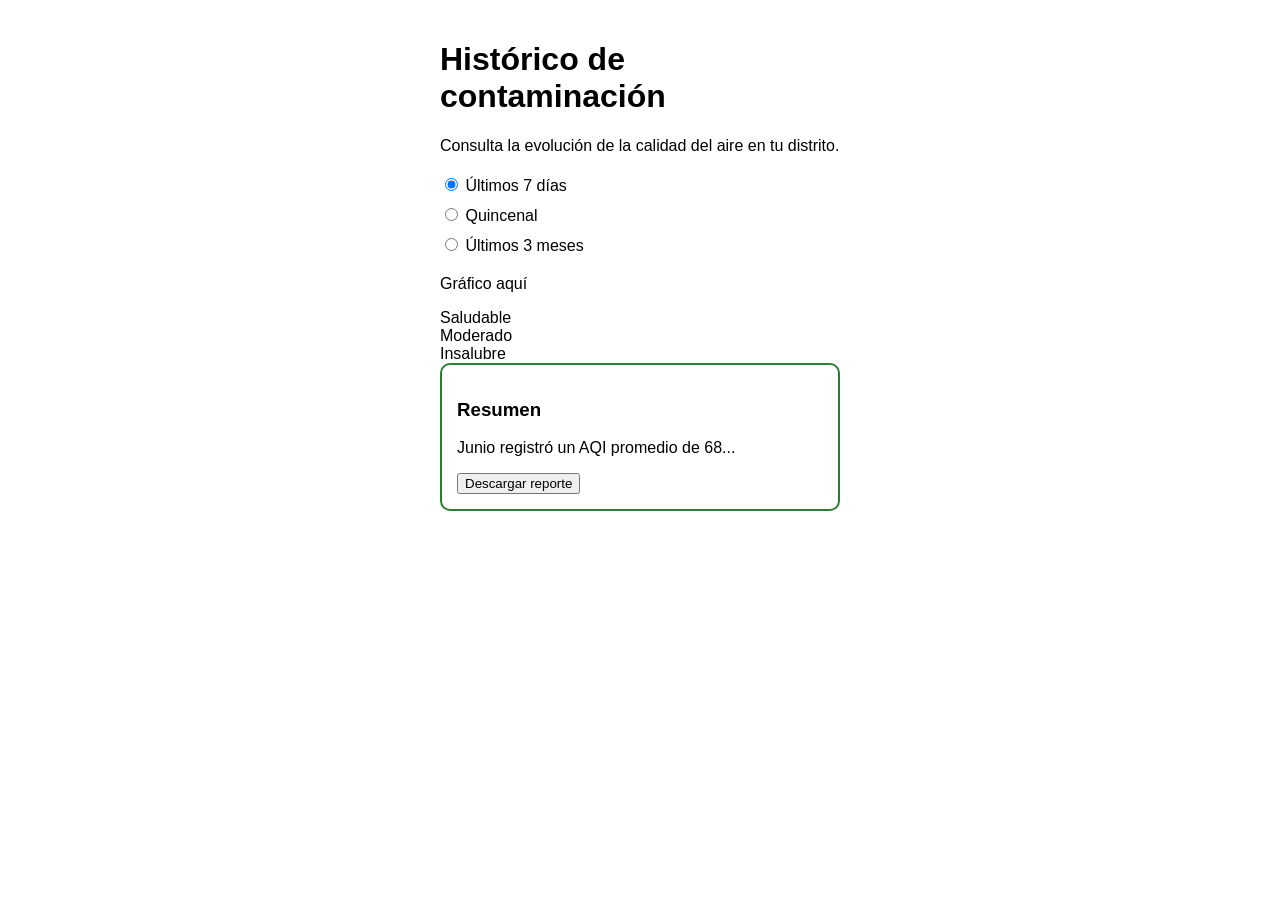
==== commit a1468521: "fix: mejorar estilos de la leyenda y contenedor" ====
--- a/public/index.html
+++ b/public/index.html
@@ -1,1067 +1,36 @@
 <!DOCTYPE html>
 <html lang="es">
 <head>
-  <meta charset="UTF-8">
-  <meta name="viewport" content="width=device-width, initial-scale=1.0">
-  <title>EcoRuta</title>
-  <link rel="icon" href="favicon.ico">
-  <link rel="stylesheet" href="assets/styles/styles.css">
+    <meta charset="UTF-8">
+    <title>EcoRuta - Histórico</title>
+    <link rel="stylesheet" href="styles.css">
 </head>
 <body>
+    <div class="app-container">
+        <h1>Histórico de contaminación</h1>
+        <p>Consulta la evolución de la calidad del aire en tu distrito.</p>
 
-<header>
-
-            <!-- Navbar -->
-            <div class="inicio-topbar">
-                <a href="#home" class="inicio-logo">
-                    <img src="assets/images/logo_ecoruta_h.png" alt="Logo de EcoRuta">
-                </a>
-
-                <nav class="inicio-nav">
-                    <a href="#home" class="active">
-                        <span class="nav-icon" aria-hidden="true">
-                            <svg viewBox="0 0 24 24" fill="none" stroke="currentColor" stroke-width="2" stroke-linecap="round" stroke-linejoin="round">
-                                <path d="M3 11l9-7 9 7"/>
-                                <path d="M5 10v9h14v-9"/>
-                            </svg>
-                        </span>
-                        <span>Inicio</span>
-                    </a>
-
-                    <a href="#rutas">
-                        <span class="nav-icon" aria-hidden="true">
-                            <svg viewBox="0 0 24 24" fill="none" stroke="currentColor" stroke-width="2" stroke-linecap="round" stroke-linejoin="round">
-                                <path d="M9 18l-6 3V6l6-3 6 3 6-3v15l-6 3-6-3z"/>
-                                <path d="M9 3v15"/>
-                                <path d="M15 6v15"/>
-                            </svg>
-                        </span>
-                        <span>Rutas</span>
-                    </a>
-
-                    <a href="#features">
-                        <span class="nav-icon" aria-hidden="true">
-                            <svg viewBox="0 0 24 24" fill="none" stroke="currentColor" stroke-width="2" stroke-linecap="round" stroke-linejoin="round">
-                                <rect x="5" y="3" width="14" height="18" rx="2"/>
-                                <path d="M9 8h6M9 12h6M9 16h4"/>
-                            </svg>
-                        </span>
-                        <span>Funcionalidades</span>
-                    </a>
-
-                    <a href="#how-it-works">
-                        <span class="nav-icon" aria-hidden="true">
-                            <svg viewBox="0 0 24 24" fill="none" stroke="currentColor" stroke-width="2" stroke-linejoin="round">
-                                <polygon points="12,2 14.7,8.5 21.8,9 16.5,13.5 18.2,20.5 12,16.8 5.8,20.5 7.5,13.5 2.2,9 9.3,8.5"/>
-                            </svg>
-                        </span>
-                        <span>Cómo funciona</span>
-                    </a>
-
-                    <a href="#benefits">
-                        <span class="nav-icon" aria-hidden="true">
-                            <svg viewBox="0 0 24 24" fill="none" stroke="currentColor" stroke-width="2" stroke-linecap="round" stroke-linejoin="round">
-                                <circle cx="12" cy="12" r="9"/>
-                                <path d="M8 14c1 1.5 2.5 2.3 4 2.3s3-0.8 4-2.3"/>
-                                <circle cx="9" cy="10" r="0.6" fill="currentColor"/>
-                                <circle cx="15" cy="10" r="0.6" fill="currentColor"/>
-                            </svg>
-                        </span>
-                        <span>Beneficios</span>
-                    </a>
-
-                    <a href="#community">
-                        <span class="nav-icon" aria-hidden="true">
-                            <svg viewBox="0 0 24 24" fill="none" stroke="currentColor" stroke-width="2" stroke-linecap="round" stroke-linejoin="round">
-                                <circle cx="9" cy="8" r="3"/>
-                                <path d="M3 20c0-3 2.5-5 6-5s6 2 6 5"/>
-                                <circle cx="17" cy="9" r="2.5"/>
-                                <path d="M15 20c0.3-2.3 1.8-4 4-4.3"/>
-                            </svg>
-                        </span>
-                        <span>Comunidad</span>
-                    </a>
-                </nav>
-
-                <a href="login.html" class="inicio-profile" aria-label="Perfil">
-                    <svg viewBox="0 0 24 24" fill="none" stroke="currentColor" stroke-width="2" stroke-linecap="round" stroke-linejoin="round">
-                        <circle cx="12" cy="9" r="3.5"/>
-                        <path d="M5 20c0.5-4 3-6 7-6s6.5 2 7 6"/>
-                    </svg>
-                </a>
-            </div>
-
-</header>
-
-<main>
-
-    <!-- Sección: Home -->
-    <section class="inicio-section" id="home">
-        <div class="container">
-
-
-
-            <!-- Contenido principal -->
-            <div class="inicio-content">
-                <div class="inicio-text">
-                    <h1 class="inicio-title">Respira mejor mientras recorres la ciudad</h1>
-                    <p class="inicio-description">Descubre rutas más seguras y saludables con información sobre calidad del aire en tiempo real</p>
-
-                    <a href="#descargar" class="download-button">
-                        <svg viewBox="0 0 24 24" fill="none" stroke="currentColor" stroke-width="2.5" stroke-linecap="round" stroke-linejoin="round" width="20" height="20" aria-hidden="true">
-                            <path d="M12 3v12m0 0l-4-4m4 4l4-4"/>
-                            <path d="M5 19h14"/>
-                        </svg>
-                        Descargar App
-                        <svg viewBox="0 0 24 24" fill="currentColor" width="22" height="22" aria-hidden="true">
-                            <path d="M6 11a6 6 0 1112 0v5a1 1 0 01-1 1H7a1 1 0 01-1-1v-5z"/>
-                            <rect x="3" y="12" width="2.5" height="6" rx="1.25"/>
-                            <rect x="18.5" y="12" width="2.5" height="6" rx="1.25"/>
-                            <rect x="8.5" y="19" width="2.5" height="4" rx="1.25"/>
-                            <rect x="13" y="19" width="2.5" height="4" rx="1.25"/>
-                            <line x1="8" y1="2" x2="9.5" y2="5" stroke="currentColor" stroke-width="1.5" stroke-linecap="round"/>
-                            <line x1="16" y1="2" x2="14.5" y2="5" stroke="currentColor" stroke-width="1.5" stroke-linecap="round"/>
-                        </svg>
-                    </a>
-
-                    <p class="inicio-caption">Consulta rutas saludables en tiempo real</p>
-                </div>
-
-                <div class="inicio-phone">
-                    <div class="phone-frame">
-                        <img src="assets/images/app-mockup.png" alt="Vista previa de la app EcoRuta mostrando el índice de calidad del aire">
-                    </div>
-                </div>
-            </div>
-
-        </div>
-    </section>
- <!-- Fin Sección Home -->
-
-<!-- Sección Rutas - US01, US02, US03 y US04-->
-<section id="rutas" class="rutas-section">
-  <div class="rutas-container">
-
-    <div class="rutas-header">
-      <span class="rutas-label">Rutas</span>
-      <h2>Selecciona tu ruta saludable</h2>
-      <p>
-        EcoRuta permite buscar rutas según tu ubicación y destino, comparar la calidad del aire
-        y elegir el trayecto más seguro para reducir la exposición a zonas contaminadas.
-      </p>
-    </div>
-
-    <div class="rutas-content">
-
-      <!-- Pantalla inicial: búsqueda de ruta -->
-      <div class="rutas-phone">
-        <div class="phone-status">
-          <span>9:30</span>
-          <span>● ● ●</span>
+        <div class="filters">
+            <label><input type="radio" name="filtro" checked> Últimos 7 días</label>
+            <label><input type="radio" name="filtro"> Quincenal</label>
+            <label><input type="radio" name="filtro"> Últimos 3 meses</label>
         </div>
 
-        <div class="phone-title">
-          <div class="phone-title-row">
-            <h3>Rutas</h3>
-            <button class="btn-favoritas" id="btnVerFavoritas" aria-label="Mis rutas favoritas">
-              <svg width="22" height="22" viewBox="0 0 24 24" fill="none" xmlns="http://www.w3.org/2000/svg">
-                <path d="M17 3H7C5.9 3 5 3.9 5 5V21L12 18L19 21V5C19 3.9 18.1 3 17 3Z" stroke="#457F4C" stroke-width="2" stroke-linecap="round" stroke-linejoin="round"/>
-              </svg>
-            </button>
-          </div>
-          <p>Ingresa tu punto de partida y destino para encontrar rutas saludables.</p>
+        <div class="chart-box">
+            <p>Gráfico aquí</p>
         </div>
 
-        <div class="route-form">
-          <label class="route-input" for="rutaOrigen">
-            <span>⊙</span>
-            <input type="text" id="rutaOrigen" placeholder="Ingresa tu ubicación actual">
-          </label>
-
-          <label class="route-input" for="rutaDestino">
-            <span>⌖</span>
-            <input type="text" id="rutaDestino" placeholder="Ingresa tu destino">
-          </label>
+        <div class="legend">
+            <div class="legend-item"><span class="color-box" style="background: green;"></span>Saludable</div>
+            <div class="legend-item"><span class="color-box" style="background: yellow;"></span>Moderado</div>
+            <div class="legend-item"><span class="color-box" style="background: red;"></span>Insalubre</div>
         </div>
 
-        <p class="route-error" id="routeError">
-          Debes ingresar origen y destino para buscar una ruta.
-        </p>
-
-        <div class="route-actions-row">
-            <button class="route-search-btn" id="btnBuscarRuta">Buscar ruta</button>
-
-            <button class="route-filter-btn" id="btnAbrirFiltros" aria-label="Filtrar rutas">
-                Filtrar
-            </button>
-        </div>
-
-        <!-- Modal de error: No pudimos calcular las rutas - US08 Escenario 3 -->
-        <div class="route-error-modal hidden" id="modalErrorCalculo">
-          <div class="route-error-modal-box">
-            <div class="route-error-modal-icon">⚠️</div>
-            <h3>No pudimos calcular las rutas</h3>
-            <p>La información necesaria para estimar tiempos y condiciones ambientales no está disponible temporalmente. Por favor, inténtalo nuevamente.</p>
-            <button class="route-error-modal-btn" id="btnReintentar">Reintentar</button>
-          </div>
-        </div>
-
-        <div class="route-map">
-          <div class="map-zone green-zone"></div>
-          <div class="map-zone orange-zone"></div>
-          <div class="map-zone red-zone"></div>
-          <div class="map-user"></div>
-
-          <div class="map-legend">
-            <strong>Leyenda:</strong>
-            <p><span class="legend-red"></span> Riesgoso</p>
-            <p><span class="legend-orange"></span> Moderado</p>
-            <p><span class="legend-green"></span> Saludable</p>
-            <p><span class="legend-gray"></span> No disponible</p>
-          </div>
-        </div>
-      </div>
-
-      <!-- Pantalla 2: rutas disponibles -->
-      <div class="rutas-options hidden-route-screen" id="screenRutasOpciones">
-        <div class="routes-result-header">
-          <span>Resultados encontrados</span>
-          <h3>Rutas disponibles</h3>
-          <p>
-            De <strong id="origenTexto">tu ubicación</strong> hacia
-            <strong id="destinoTexto">tu destino</strong>.
-          </p>
-        </div>
-
-        <div class="filter-success-message" id="filterSuccessMessage">
-            <strong>¡Buenas noticias!</strong>
-            <p>
-                Encontramos rutas con condiciones favorables para tu salud. Te recomendamos elegir
-                una de ellas para reducir tu exposición a contaminantes.
-            </p>
-        </div>
-
-        <article class="ruta-option recommended" id="cardRutaRecomendada">
-          <div>
-            <h3>Ruta Recomendada <span>(28 min)</span></h3>
-            <p>Variedad de áreas verdes y menor exposición a contaminación.</p>
-            <strong>AQI: 12 Excelente</strong>
-            <strong>PM2.5: 12 µg/m³ Muy bueno</strong>
-          </div>
-          <button class="btnRutaRecomendada">Seleccionar</button>
-        </article>
-
-        <article class="ruta-option moderate" id="cardRutaAlternativa2">
-          <div>
-            <h3>Ruta alternativa 2 <span>(32 min)</span></h3>
-            <p>Trayecto con escasas áreas verdes y calidad de aire regular.</p>
-            <strong>AQI: 52 Regular</strong>
-            <strong>PM2.5: 22 µg/m³ Moderado</strong>
-          </div>
-          <button class="btnRutaAlternativa">Seleccionar</button>
-        </article>
-
-        <article class="ruta-option risky" id="cardRutaAlternativa3">
-          <div>
-            <h3>Ruta alternativa 3 <span>(25 min)</span></h3>
-            <p>Ruta más corta, pero con mayor exposición a zonas contaminadas.</p>
-            <strong>AQI: 85 Peligroso</strong>
-            <strong>PM2.5: 32 µg/m³ Moderado</strong>
-          </div>
-          <button class="btnRutaEspecifica">Detalles</button>
-        </article>
-
-        <button class="route-compare-btn" id="btnCompararRutas">
-          Comparar rutas
-        </button>
-
-        <div class="ruta-alert">
-          <h3>Zona de construcción activa en una ruta alternativa</h3>
-          <p>
-            Se detectó una zona de construcción que puede generar polvo, esmog y riesgo respiratorio.
-            EcoRuta recomienda revisar la información ambiental antes de continuar.
-          </p>
-        </div>
-
-        <button class="route-more-btn" id="btnNuevaBusqueda">Realizar nueva búsqueda</button>
-      </div>
-
-<!-- Pantalla filtros de contaminación - US02 -->
-<div class="rutas-filter-panel hidden-route-screen" id="screenFiltros">
-  <div class="filter-panel-header">
-    <span>Rutas</span>
-    <h3>Filtrar rutas por contaminación</h3>
-    <p>
-      Ajusta los filtros para encontrar rutas con menor exposición a contaminantes.
-    </p>
-  </div>
-
-  <div class="filter-list">
-    <label class="filter-item">
-      <div>
-        <strong>Tiempo</strong>
-        <p>Quiero la ruta más rápida</p>
-      </div>
-      <input type="checkbox" id="filtroTiempo">
-      <span class="toggle-slider"></span>
-    </label>
-
-    <label class="filter-item">
-      <div>
-        <strong>Distancia</strong>
-        <p>Quiero la ruta más corta</p>
-      </div>
-      <input type="checkbox" id="filtroDistancia" checked>
-      <span class="toggle-slider"></span>
-    </label>
-
-    <label class="filter-item">
-      <div>
-        <strong>AQI</strong>
-        <p>Quiero la ruta más saludable</p>
-      </div>
-      <input type="checkbox" id="filtroAqi" checked>
-      <span class="toggle-slider"></span>
-    </label>
-
-    <label class="filter-item">
-      <div>
-        <strong>PM2.5</strong>
-        <p>Menores niveles de humo y emisiones industriales</p>
-      </div>
-      <input type="checkbox" id="filtroPm25" checked>
-      <span class="toggle-slider"></span>
-    </label>
-
-    <label class="filter-item">
-      <div>
-        <strong>PM10</strong>
-        <p>Menores niveles de polvo, cenizas y partículas</p>
-      </div>
-      <input type="checkbox" id="filtroPm10" checked>
-      <span class="toggle-slider"></span>
-    </label>
-
-    <label class="filter-item">
-      <div>
-        <strong>Polen</strong>
-        <p>Menores niveles de polen en la ruta</p>
-      </div>
-      <input type="checkbox" id="filtroPolen" checked>
-      <span class="toggle-slider"></span>
-    </label>
-
-    <label class="filter-item">
-      <div>
-        <strong>Áreas verdes</strong>
-        <p>Quiero la ruta con más áreas verdes</p>
-      </div>
-      <input type="checkbox" id="filtroAreasVerdes" checked>
-      <span class="toggle-slider"></span>
-    </label>
-  </div>
-
-  <div class="filter-actions">
-    <button id="btnAplicarFiltros">Aplicar filtros</button>
-    <button id="btnFiltroEstricto">Aplicar filtro estricto</button>
-    <button id="btnCerrarFiltros">Volver</button>
-  </div>
-</div>
-<!-- Fin Pantalla filtros de contaminación - US02 -->
-
-      <!-- Pantalla 3: usuario prefiere una ruta específica -->
-      <div class="ruta-preferida-screen hidden-route-screen" id="screenRutaPreferida">
-        <div class="ruta-preferida-header">
-          <span class="ruta-tag-warning">Ruta elegida por el usuario</span>
-          <h3>Has seleccionado una ruta alternativa</h3>
-          <p>
-            Esta no es la ruta recomendada por EcoRuta, pero puedes continuar si prefieres
-            este trayecto. La información ambiental se mantiene visible para que tomes una
-            decisión informada.
-          </p>
-        </div>
-
-        <div class="ruta-preferida-card">
-          <div>
-            <h3>Ruta alternativa 3 <span>(25 min)</span></h3>
-            <p>Trayecto más corto, pero con menor presencia de áreas verdes.</p>
-          </div>
-
-          <div class="ruta-status risky-status">
-            Riesgo ambiental alto
-          </div>
-        </div>
-
-        <div class="environment-info-grid">
-          <article>
-            <span>AQI</span>
-            <strong>85</strong>
-            <p>Peligroso</p>
-          </article>
-
-          <article>
-            <span>PM2.5</span>
-            <strong>32 µg/m³</strong>
-            <p>Moderado</p>
-          </article>
-
-          <article>
-            <span>Zona crítica</span>
-            <strong>Construcción activa</strong>
-            <p>Posible presencia de polvo y esmog.</p>
-          </article>
-        </div>
-
-        <div class="ruta-preferida-alert">
-          <h4>Recomendación de EcoRuta</h4>
-          <p>
-            Se recomienda tomar la ruta saludable sugerida. Sin embargo, puedes continuar
-            con esta ruta manteniendo visible el estado ambiental durante el recorrido.
-          </p>
-        </div>
-
-        <div class="ruta-preferida-actions">
-          <button id="btnIniciarRutaPreferida">Iniciar recorrido</button>
-          <button id="btnVolverRutas">Ver más rutas</button>
-        </div>
-      </div>
-
-      <!-- Pantalla comparación de rutas - US04 -->
-<div class="rutas-comparison-panel hidden-route-screen" id="screenCompararRutas">
-  <div class="comparison-header">
-    <span>Comparación de rutas</span>
-    <h3>Compara las rutas disponibles</h3>
-    <p>
-      Selecciona la ruta que más se acomode a tus preferencias. EcoRuta resalta
-      la mejor opción considerando calidad del aire, áreas verdes y exposición a contaminantes.
-    </p>
-  </div>
-
-  <div class="comparison-layout">
-
-    <article class="comparison-card best-route">
-      <div class="comparison-check">✓</div>
-
-      <div class="comparison-card-header">
-        <div>
-          <h4>Ruta Recomendada</h4>
-          <p>Mejor calidad ambiental</p>
-        </div>
-        <strong>28 min</strong>
-      </div>
-
-      <div class="comparison-metrics">
-        <div>
-          <span>📍</span>
-          <strong>4.2 km</strong>
-          <p>Distancia</p>
-        </div>
-
-        <div>
-          <span>☁️</span>
-          <strong>AQI 12</strong>
-          <p>Excelente</p>
-        </div>
-
-        <div>
-          <span>🌫️</span>
-          <strong>PM2.5</strong>
-          <p>12 µg/m³</p>
-        </div>
-
-        <div>
-          <span>🌾</span>
-          <strong>PM10</strong>
-          <p>5 µg/m³</p>
-        </div>
-
-        <div>
-          <span>🌿</span>
-          <strong>Polen</strong>
-          <p>Bajo</p>
-        </div>
-      </div>
-    </article>
-
-    <article class="comparison-card">
-      <div class="comparison-check gray-check">✓</div>
-
-      <div class="comparison-card-header">
-        <div>
-          <h4>Ruta Alternativa 2</h4>
-          <p>Calidad ambiental regular</p>
-        </div>
-        <strong>38 min</strong>
-      </div>
-
-      <div class="comparison-metrics">
-        <div>
-          <span>📍</span>
-          <strong>5.2 km</strong>
-          <p>Distancia</p>
-        </div>
-
-        <div>
-          <span>☁️</span>
-          <strong>AQI 51</strong>
-          <p>Moderado</p>
-        </div>
-
-        <div>
-          <span>🌫️</span>
-          <strong>PM2.5</strong>
-          <p>22 µg/m³</p>
-        </div>
-
-        <div>
-          <span>🌾</span>
-          <strong>PM10</strong>
-          <p>40 µg/m³</p>
-        </div>
-
-        <div>
-          <span>🌿</span>
-          <strong>Polen</strong>
-          <p>Bajo</p>
-        </div>
-      </div>
-    </article>
-
-    <article class="comparison-card risky-comparison">
-      <div class="comparison-check gray-check">✓</div>
-
-      <div class="comparison-card-header">
-        <div>
-          <h4>Ruta Alternativa 3</h4>
-          <p>Ruta rápida con mayor contaminación</p>
-        </div>
-        <strong>18 min</strong>
-      </div>
-
-      <div class="comparison-metrics">
-        <div>
-          <span>📍</span>
-          <strong>3.5 km</strong>
-          <p>Distancia</p>
-        </div>
-
-        <div>
-          <span>☁️</span>
-          <strong>AQI 82</strong>
-          <p>Insalubre</p>
-        </div>
-
-        <div>
-          <span>🌫️</span>
-          <strong>PM2.5</strong>
-          <p>32 µg/m³</p>
-        </div>
-
-        <div>
-          <span>🌾</span>
-          <strong>PM10</strong>
-          <p>35 µg/m³</p>
-        </div>
-
-        <div>
-          <span>🌿</span>
-          <strong>Polen</strong>
-          <p>Bajo</p>
-        </div>
-      </div>
-    </article>
-
-  </div>
-
-  <div class="comparison-note">
-    <h4>Mejor opción recomendada</h4>
-    <p>
-      La Ruta Recomendada presenta menor AQI, menor PM2.5 y menor exposición a partículas.
-      Por eso EcoRuta la resalta como la opción más saludable.
-    </p>
-  </div>
-
-  <div class="comparison-actions">
-    <button id="btnIniciarRutaComparada">Iniciar recorrido</button>
-    <button id="btnVolverComparacion">Volver a rutas</button>
-  </div>
-</div>
-<!-- Fin Pantalla comparación de rutas - US04 -->
-
-      <!-- Pantalla sin resultados - US02 -->
-       <div class="rutas-no-results hidden-route-screen" id="screenSinResultados">
-        <div class="no-results-icon">🗺️</div>
-
-        <h3>No encontramos rutas que cumplan el filtro actual</h3>
-        <p>
-            Prueba desactivando el nivel de restricción de contaminación o ajustando tus filtros
-            para encontrar nuevas opciones.
-        </p>
-
-        <div class="no-results-card">
-            <label>
-                <span>⊙</span>
-                <input type="text" value="Tu ubicación" readonly>
-            </label>
-            
-            <label>
-                <span>⌖</span>
-                <input type="text" value="Universidad UPC" readonly>
-            </label>
-
-            <button id="btnBuscarOtrasRutas">Buscar otras rutas</button>
-            <button id="btnVolverDesdeSinResultados">Volver</button>
+        <div class="summary-card">
+            <h3>Resumen</h3>
+            <p>Junio registró un AQI promedio de 68...</p>
+            <button class="download-btn">Descargar reporte</button>
         </div>
     </div>
-    <!-- Modal guardar ruta favorita - US06 Escenario 1 -->
-    <div class="fav-modal-overlay hidden" id="modalGuardarFavorita">
-      <div class="fav-modal-box">
-        <p class="fav-modal-label">Nueva ruta favorita:</p>
-        <input type="text" class="fav-modal-input" id="inputNombreRuta" placeholder="Agrega un nombre...">
-        <div class="fav-modal-actions">
-          <button class="fav-modal-cancel" id="btnCancelarFavorita">Cancel</button>
-          <button class="fav-modal-ok" id="btnConfirmarFavorita">OK</button>
-        </div>
-      </div>
-    </div>
-    <!-- Fin Modal guardar ruta favorita -->
-
-    <!-- Pantalla Mis Rutas - US06 Escenario 2 -->
-    <div class="mis-rutas-screen hidden-route-screen" id="screenMisRutas">
-      <div class="mis-rutas-header">
-        <button class="mis-rutas-back" id="btnVolverDesdeMisRutas">&#8592;</button>
-        <h3>Mis Rutas</h3>
-        <button class="mis-rutas-delete-all" id="btnEliminarTodas" aria-label="Eliminar todas">
-          <svg width="18" height="18" viewBox="0 0 24 24" fill="none" xmlns="http://www.w3.org/2000/svg">
-            <polyline points="3 6 5 6 21 6" stroke="#555" stroke-width="2" stroke-linecap="round" stroke-linejoin="round"/>
-            <path d="M19 6l-1 14H6L5 6" stroke="#555" stroke-width="2" stroke-linecap="round" stroke-linejoin="round"/>
-            <path d="M10 11v6M14 11v6" stroke="#555" stroke-width="2" stroke-linecap="round" stroke-linejoin="round"/>
-            <path d="M9 6V4h6v2" stroke="#555" stroke-width="2" stroke-linecap="round" stroke-linejoin="round"/>
-          </svg>
-        </button>
-      </div>
-      <p class="mis-rutas-subtitle">Selecciona una ruta para consultar sus detalles, modificarla o iniciar el recorrido.</p>
-
-      <div class="mis-rutas-list" id="misRutasList">
-        <!-- Rutas se insertan dinámicamente -->
-      </div>
-
-      <div class="mis-rutas-empty hidden" id="misRutasEmpty">
-        <p>Aún no tienes rutas guardadas.</p>
-      </div>
-
-      <div class="mis-rutas-actions">
-        <button class="mis-rutas-btn-outline" id="btnEditarRuta">Editar ruta</button>
-        <button class="mis-rutas-btn-solid" id="btnIniciarDesdeRutas">Iniciar recorrido</button>
-      </div>
-    </div>
-    <!-- Fin Pantalla Mis Rutas -->
-
-<!-- Fin Pantalla sin resultados - US02 -->
-
-    <!-- Pantalla ruta en curso - US03 -->
-     <div class="ruta-en-curso-screen hidden-route-screen" id="screenRutaEnCurso">
-      <div class="phone-status-bar">
-        <span>9:40</span>
-        <span>◥  5G  🔋</span>
-      </div>
-      
-      <div class="route-navigation-header">
-        <span class="navigation-arrow">↑</span>
-        <div>
-          <small>en dirección a</small>
-          <strong>Parque de las leyendas</strong>
-        </div>
-      </div>
-      
-      <div class="route-live-map">
-        <div class="live-map-zone safe-zone-one"></div>
-        <div class="live-map-zone safe-zone-two"></div>
-        <div class="live-map-zone safe-zone-three"></div>
-        <div class="live-map-zone polluted-zone" id="zonaContaminada"></div>
-        
-        <div class="live-route-line" id="rutaOriginalLine"></div>
-        <div class="live-route-line alternative-line hidden-route-screen" id="rutaAlternativaLine"></div>
-        
-        <span class="route-pin start-pin">●</span>
-        <span class="route-pin end-pin">📍</span>
-        <span class="warning-map-icon" id="warningMapIcon">⚠️</span>
-
-        <div class="recalculating-box hidden-route-screen" id="recalculatingBox">
-          Recalculando ruta...
-        </div>
-        
-        <div class="route-updated-message hidden-route-screen" id="routeUpdatedMessage">
-          ¡Se actualizó el tiempo estimado!
-        </div>
-        
-        <div class="environment-warning-message hidden-route-screen" id="environmentWarningMessage">
-          Zona contaminada en la ruta original
-        </div>
-      </div>
-      
-      <div class="route-bottom-panel">
-        <button class="route-cancel-btn" id="btnCancelarRutaCurso">
-          ✕
-          <span>Cancelar</span>
-        </button>
-        
-        <div class="route-time-info">
-          <strong id="routeLiveTime">39 min</strong>
-          <span id="routeLiveDetails">19km · 10:09 a.m.</span>
-        </div>
-        
-        <button class="route-save-btn">
-          🔖
-          <span>Guardar ruta</span>
-        </button>
-      </div>
-      
-      <div class="route-mobile-menu">
-        <span>☁️<small>Inicio</small></span>
-        <span class="active">🚶<small>Rutas</small></span>
-        <span>💡<small>Consejos</small></span>
-        <span>🔔<small>Alertas</small></span>
-        <span>👤<small>Perfil</small></span>
-      </div>
-      
-      <div class="environment-alert-modal" id="environmentAlertModal">
-        <div class="alert-icon">⚠️</div>
-        <h3>Actualización ambiental</h3>
-        <p>La contaminación aumentó significativamente en tu ruta. Se sugiere desviar el tramo.</p>
-        
-        <button class="ignore-alert-btn" id="btnIgnorarAlerta">
-          Ignorar
-        </button>
-        
-        <button class="deviate-route-btn" id="btnDesviarRuta">
-          Desviar ruta (+100m)
-        </button>
-      </div>
-    </div>
-
-    </div>
-  </div>
-</section>
-<!-- Fin Sección Rutas - US01, US02, US03 y US04 -->
-
-<!-- Sección Funcionalidades -->
-
-<section id="features" class="features-section">
-  <div class="features-container">
-    <h1>Funcionalidades</h1>
-    <p class="features-subtitle">Todo lo que necesitas para respirar mejor en la ciudad</p>
-    <p class="features-description">Una plataforma colaborativa que pone la salud respiratoria primero</p>
-
-    <div class="features-grid">
-        <article class="feature-card">
-            <div class="feature-icon">📍</div>
-            <h3>Mapa de Calor en Tiempo Real</h3>
-            <p>Calidad del aire en Lima cuadra por cuadra. Datos en tiempo real de SENAMHI y vecinos.</p>
-        </article>
-
-        <article class="feature-card">
-            <div class="feature-icon">🚲</div>
-            <h3>Ruteo Ecológico Activo</h3>
-            <p>Rutas que priorizan aire limpio sobre velocidad. Ideal para deportistas y personas sensibles.</p>
-        </article>
-
-        <article class="feature-card">
-            <div class="feature-icon">🔔</div>
-            <h3>Alertas Preventivas</h3>
-            <p>Alertas de contaminación en tu ruta. Te avisamos sobre incendios u obras para que cambies de camino a tiempo.</p>
-        </article>
-
-        <article class="feature-card">
-            <div class="feature-icon">👥</div>
-            <h3>Crowdsourcing Ciudadano</h3>
-            <p>Reporta incidentes y mejora el mapa. Información hiperlocal en tiempo real donde los sensores oficiales no llegan.</p>
-        </article>
-
-        <article class="feature-card">
-            <div class="feature-icon">👤</div>
-            <h3>Perfil de Salud Personalizado</h3>
-            <p>Personaliza tu protección. Dinos tu sensibilidad y adaptaremos las rutas y alertas a tus necesidades.</p>
-        </article>
-
-        <article class="feature-card">
-            <div class="feature-icon">📊</div>
-            <h3>Dashboard Ambiental</h3>
-            <p>Planifica tu semana con el historial del aire. Compara tendencias y descarga reportes detallados.</p>
-        </article>
-    </div>
-  </div>
-</section>
-<!-- Fin Sección Funcionalidades -->
-
-<!-- sección: how it works -->
-    <section class="how-it-works" id="how-it-works">
-        <div class="container">
-
-           
-
-            <h2 class="section-title">¿Cómo funciona EcoRuta?</h2>
-            <p class="section-subtitle">Encuentra tu ruta más saludable en solo 3 pasos.</p>
-
-            <div class="steps">
-
-                <div class="step">
-                    <div class="step-number">1</div>
-                    <div class="step-icon" aria-hidden="true">
-                        <svg viewBox="0 0 48 48" fill="none" stroke="currentColor" stroke-width="2.5" stroke-linecap="round" stroke-linejoin="round">
-                            <path d="M24 4C16 4 10 10 10 18c0 10 14 24 14 24s14-14 14-24c0-8-6-14-14-14z"/>
-                            <circle cx="24" cy="18" r="5"/>
-                            <line x1="24" y1="14" x2="24" y2="22"/>
-                            <line x1="20" y1="18" x2="28" y2="18"/>
-                        </svg>
-                    </div>
-                    <p class="step-text">Ingresa tu ubicación y destino para encontrar las rutas más saludables disponibles</p>
-                </div>
-
-                <div class="step">
-                    <div class="step-number">2</div>
-                    <div class="step-icon" aria-hidden="true">
-                        <svg viewBox="0 0 48 48" fill="none" stroke="currentColor" stroke-width="2.5" stroke-linecap="round" stroke-linejoin="round">
-                            <circle cx="24" cy="24" r="6"/>
-                            <path d="M24 4v6M24 38v6M44 24h-6M10 24H4M37.5 10.5l-4.2 4.2M14.7 33.3l-4.2 4.2M37.5 37.5l-4.2-4.2M14.7 14.7l-4.2-4.2"/>
-                        </svg>
-                    </div>
-                    <p class="step-text">Compara rutas según contaminación, tráfico y calidad ambiental en tiempo real</p>
-                </div>
-
-                <div class="step">
-                    <div class="step-number">3</div>
-                    <div class="step-icon" aria-hidden="true">
-                        <svg viewBox="0 0 48 48" fill="none" stroke="currentColor" stroke-width="2.5" stroke-linecap="round" stroke-linejoin="round">
-                            <path d="M24 4l16 6v10c0 12-8 20-16 24-8-4-16-12-16-24V10z"/>
-                            <path d="M17 24l5 5 9-11"/>
-                        </svg>
-                    </div>
-                    <p class="step-text">Sigue la ruta recomendada y reduce tu exposición a zonas contaminadas</p>
-                </div>
-
-            </div>
-
-            <a href="#rutas" class="cta-button">
-                Ver rutas seguras
-                <svg viewBox="0 0 24 24" fill="none" stroke="currentColor" stroke-width="2.5" stroke-linecap="round" stroke-linejoin="round" width="18" height="18" aria-hidden="true">
-                    <path d="M12 3v12m0 0l-4-4m4 4l4-4"/>
-                    <path d="M5 19h14"/>
-                </svg>
-            </a>
-
-        </div>
-    </section>
-
-<!-- Sección Beneficios -->
-
-<section id="benefits" class="benefits-section">
-   
-<div class="benefits-container">
-    <h1>Tus beneficios en EcoRuta</h1>
-
-    <div class="points-card">
-        <h2>Puntos Acumulados</h2>
-
-        <div class="points-display">
-            <span class="points-number" id="pointsNumber">12,500</span>
-            <span class="points-label">Puntos Eco</span>
-        </div>
-
-        <div class="progress-bar">
-            <div class="progress-fill" id="progressBar" style="width: 97%"></div>
-        </div>
-
-        <p class="progress-text" id="progressText">Faltan 300 ptos para desbloquear tu próximo beneficio</p>
-    </div>
-
-    <div class="benefits-grid" id="benefitsGrid">
-        <article class="benefit-card movilidad" data-category="movilidad">
-            <h3>Movilidad</h3>
-            <div class="benefit-icon">🚲</div>
-            <p>1 hora bicicleta pública gratis</p>
-            <span class="benefit-points">500 pts. Eco</span>
-            <button class="reclaim-btn" data-benefit="movilidad">
-                <span>🏆</span>
-                <span>Reclamar</span>
-            </button>
-        </article>
-
-        <article class="benefit-card reparaciones" data-category="descuentos">
-            <h3>Reparaciones</h3>
-            <div class="benefit-icon">🔧</div>
-            <p>Descuento en mantenimiento básico</p>
-            <span class="benefit-points">800 pts. Eco</span>
-            <button class="reclaim-btn" data-benefit="reparaciones">
-                <span>🏆</span>
-                <span>Reclamar</span>
-            </button>
-        </article>
-
-        <article class="benefit-card transporte" data-category="movilidad">
-            <h3>Transporte</h3>
-            <div class="benefit-icon">🚌</div>
-            <p>Descuento en corredor o metropolitano</p>
-            <span class="benefit-points">800 pts. Eco</span>
-            <button class="reclaim-btn" data-benefit="transporte">
-                <span>🏆</span>
-                <span>Reclamar</span>
-            </button>
-        </article>
-
-        <article class="benefit-card bienestar" data-category="salud">
-            <h3>Bienestar</h3>
-            <div class="benefit-icon">🥗</div>
-            <p>Descuento en bebidas saludables</p>
-            <span class="benefit-points">950 pts. Eco</span>
-            <button class="reclaim-btn" data-benefit="bienestar">
-                <span>🏆</span>
-                <span>Reclamar</span>
-            </button>
-        </article>
-
-        <article class="benefit-card alimentacion extra hidden" data-category="descuentos">
-            <h3>Alimentación</h3>
-            <div class="benefit-icon">🍽️</div>
-            <p>Descuento en restaurantes eco-friendly</p>
-            <span class="benefit-points">600 pts. Eco</span>
-            <button class="reclaim-btn" data-benefit="alimentacion">
-                <span>🏆</span>
-                <span>Reclamar</span>
-            </button>
-        </article>
-
-        <article class="benefit-card fitness extra hidden" data-category="salud">
-            <h3>Fitness</h3>
-            <div class="benefit-icon">🏋️</div>
-            <p>1 mes de acceso a gimnasio premium</p>
-            <span class="benefit-points">1,200 pts. Eco</span>
-            <button class="reclaim-btn" data-benefit="fitness">
-                <span>🏆</span>
-                <span>Reclamar</span>
-            </button>
-        </article>
-    </div>
-
-    <div class="see-all-benefits">
-        <button class="see-all-btn" id="seeAllBtn">
-            <span id="seeAllLabel">Ver todos los beneficios</span>
-            <span class="see-all-star">★</span>
-        </button>
-    </div>
-</div>
-
-</section>
-
-<!-- Modal de confirmación de beneficios -->
-
-<div class="modal" id="confirmModal">
-    <div class="modal-content">
-        <button class="modal-close" id="closeModal">&times;</button>
-        <h2 id="modalTitle">¿Reclamar beneficio?</h2>
-        <p id="modalMessage">Estás a punto de reclamar este beneficio.</p>
-
-    <div class="modal-buttons">
-        <button class="modal-btn cancel" id="cancelBtn">Cancelar</button>
-        <button class="modal-btn confirm" id="confirmBtn">Confirmar</button>
-    </div>
-</div>
-
-</div>
-
-<!-- Mensaje emergente -->
-
-<div class="toast" id="toast">
-    <span id="toastMessage"></span>
-</div>
-<!-- Fin Sección Beneficios -->
-    
-
-
-
-<!-- Sección Comunidad -->
-  <section id="community" class="community-section">
-   
-
-    <div class="community-content">
-      <h2>Únete a la comunidad EcoRuta</h2>
-
-      <p class="community-description">
-        Conecta con otros usuarios, comparte zonas contaminadas, reporta incidentes y ayuda a construir
-        rutas más seguras y saludables para todos.
-      </p>
-
-      <div class="community-cards">
-        <article class="community-card">
-          <div class="community-icon">⚠</div>
-          <h3>Reporta incidencias</h3>
-          <p>Ayuda reportando contaminación en tu zona</p>
-          <a href="#">Reportar ahora <span>→</span></a>
-        </article>
-
-        <article class="community-card">
-          <div class="community-icon">💬</div>
-          <h3>Ver recomendaciones</h3>
-          <p>Descubre recomendaciones de otros usuarios</p>
-          <a href="#">Explorar comunidad <span>→</span></a>
-        </article>
-
-        <article class="community-card">
-          <div class="community-icon">🔔</div>
-          <h3>Alertas ciudadanas</h3>
-          <p>Recibe avisos para cuidar tu salud</p>
-          <a href="#">Activar alertas <span>→</span></a>
-        </article>
-      </div>
-
-      <div class="community-testimonials">
-        <article class="testimonial-card">
-          <div class="stars">❝ ★ ★ ★ ★</div>
-          <p>Gracias a EcoRuta encontré rutas más limpias para correr</p>
-          <div class="testimonial-user">
-            <img class="avatar-img" src="https://i.pravatar.cc/100?img=12" alt="Luis M.">
-            <div>
-              <strong>Luis M.</strong>
-              <span>Corredor</span>
-            </div>
-          </div>
-        </article>
-
-        <article class="testimonial-card">
-          <div class="stars">❝ ★ ★ ★ ★</div>
-          <p>La app me ayuda a llevar a mis hijos por rutas más seguras y saludables</p>
-          <div class="testimonial-user">
-            <img class="avatar-img" src="https://i.pravatar.cc/100?img=32" alt="Maria G.">
-            <div>
-              <strong>Maria G.</strong>
-              <span>Madre de familia</span>
-            </div>
-          </div>
-        </article>
-
-        <article class="testimonial-card">
-          <div class="stars">❝ ★ ★ ★ ★ ★</div>
-          <p>Reportar zonas contaminadas es muy fácil y sé que estoy ayudando a otros usuarios.</p>
-          <div class="testimonial-user">
-            <img class="avatar-img" src="https://i.pravatar.cc/100?img=68" alt="Carlos T.">
-            <div>
-              <strong>Carlos T.</strong>
-              <span>Ciclista urbano</span>
-            </div>
-          </div>
-        </article>
-      </div>
-
-      <a href="#home" class="community-button">Ver rutas seguras ↓</a>
-    </div>
-  </section>
-
-
-
-</main>
-
-
-<script src="assets/scripts/main.js"></script>
-
 </body>
-</html>
+</html>
--- a/public/styles.css
+++ b/public/styles.css
@@ -0,0 +1,27 @@
+body {
+    font-family: Arial, sans-serif;
+    padding: 20px;
+    max-width: 400px;
+    margin: 0 auto;
+}
+
+.filters {
+    display: flex;
+    flex-direction: column;
+    gap: 10px;
+    margin: 20px 0;
+}
+
+.chart-container {
+    background: #f4f4f4;
+    padding: 40px;
+    text-align: center;
+    border: 1px dashed #ccc;
+    margin-bottom: 20px;
+}
+
+.summary-card {
+    border: 2px solid #2e7d32;
+    padding: 15px;
+    border-radius: 10px;
+}
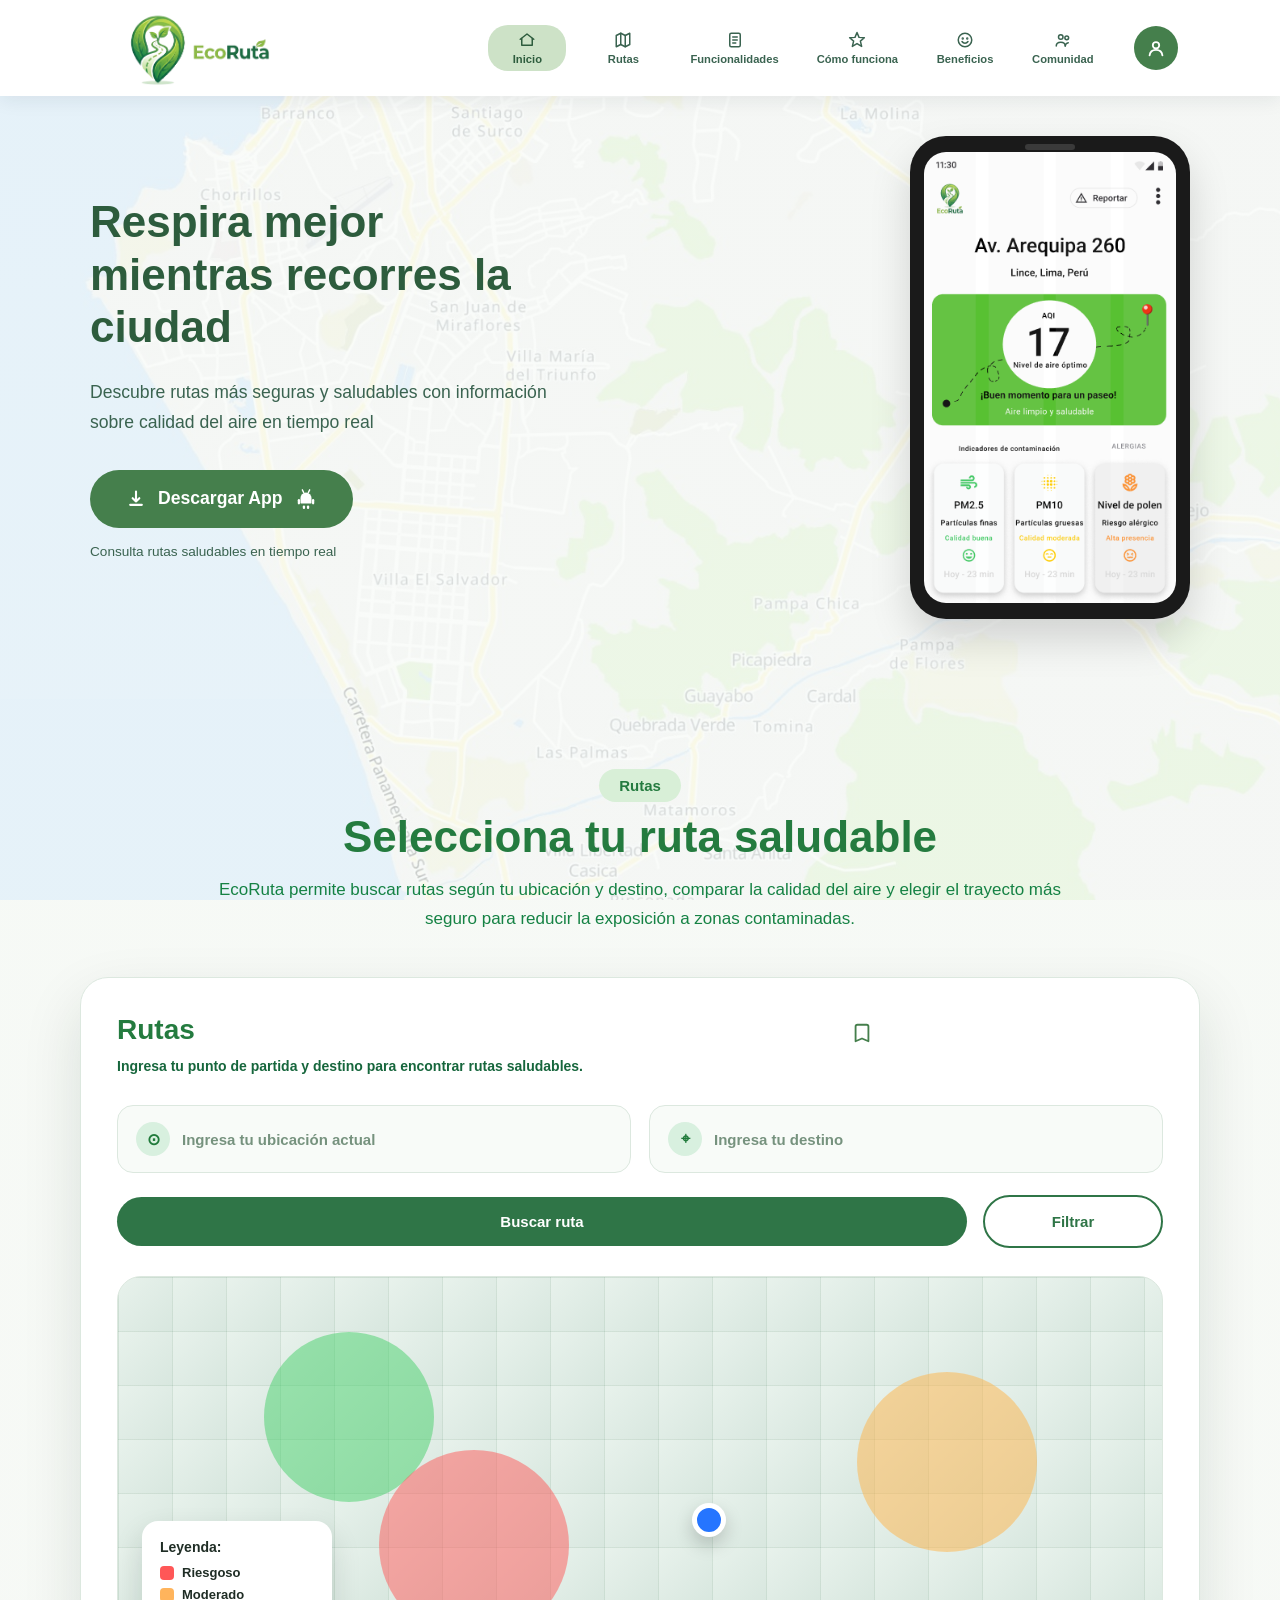
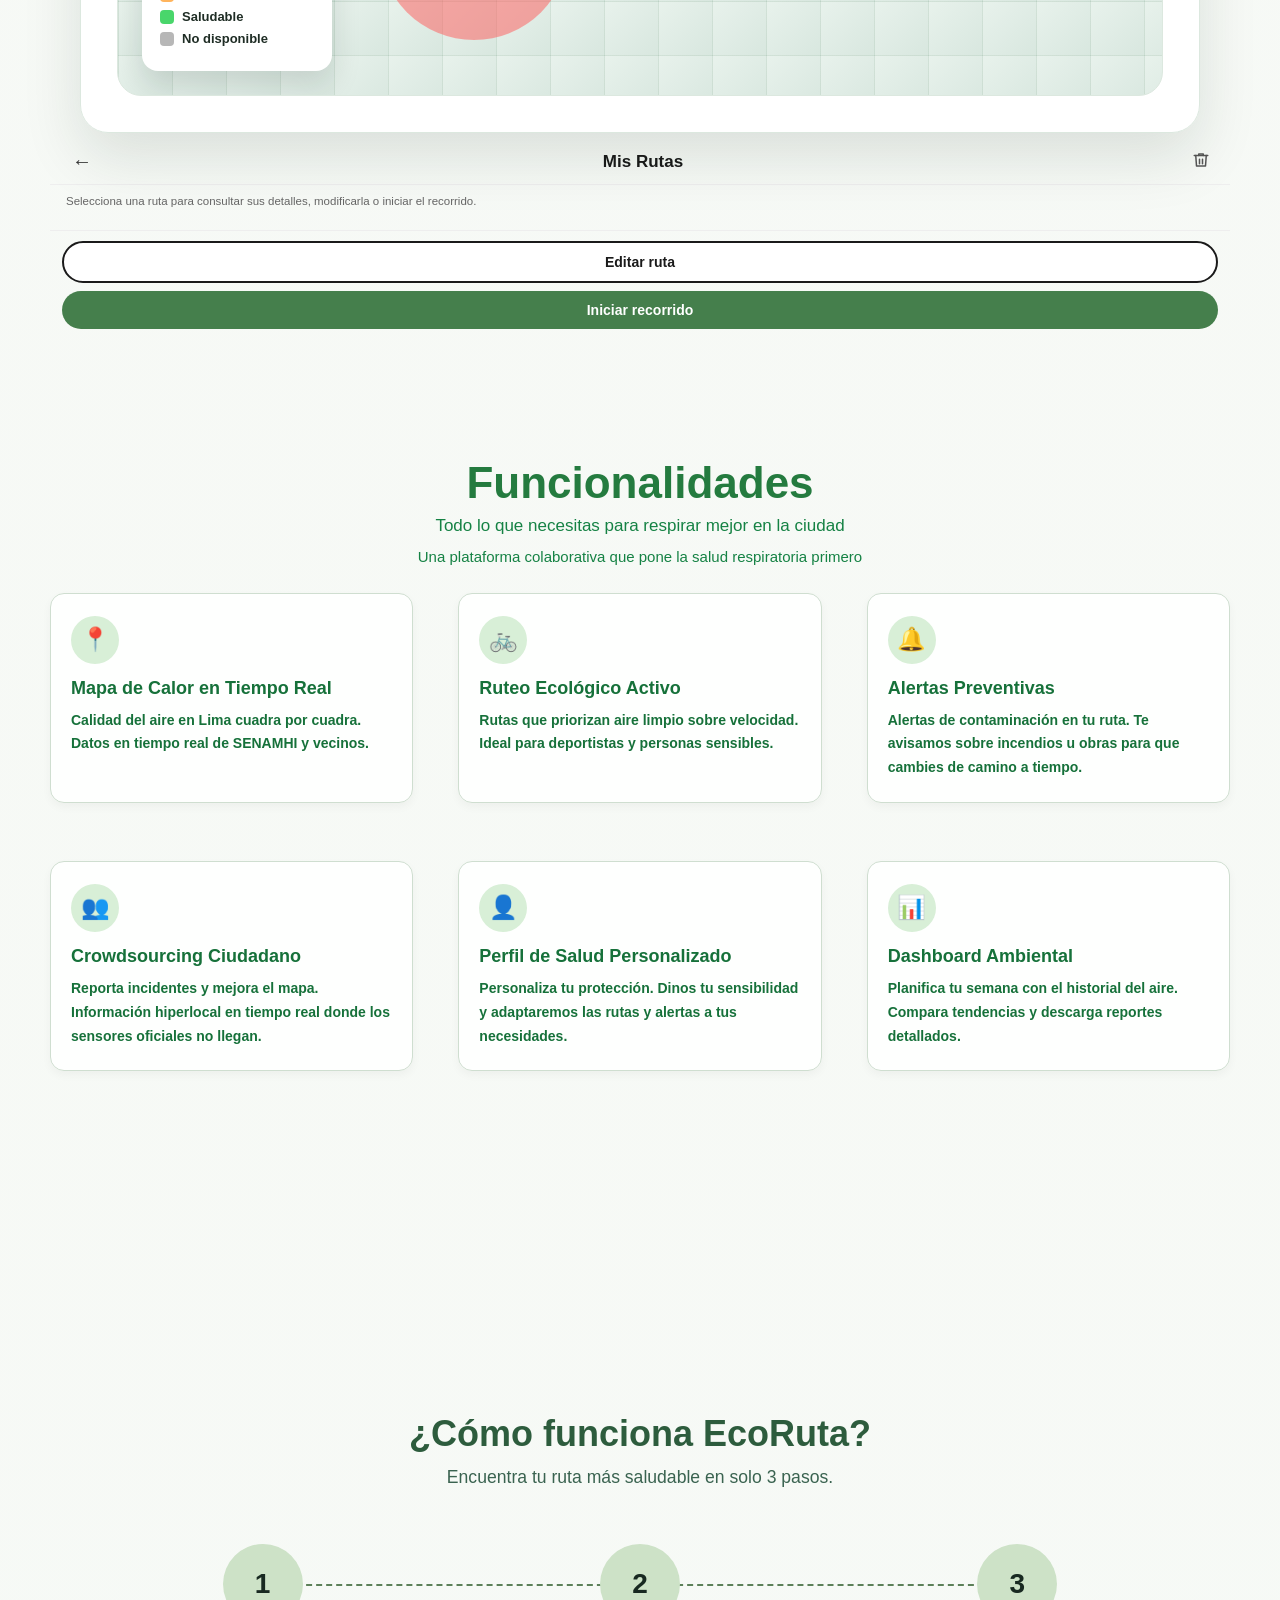
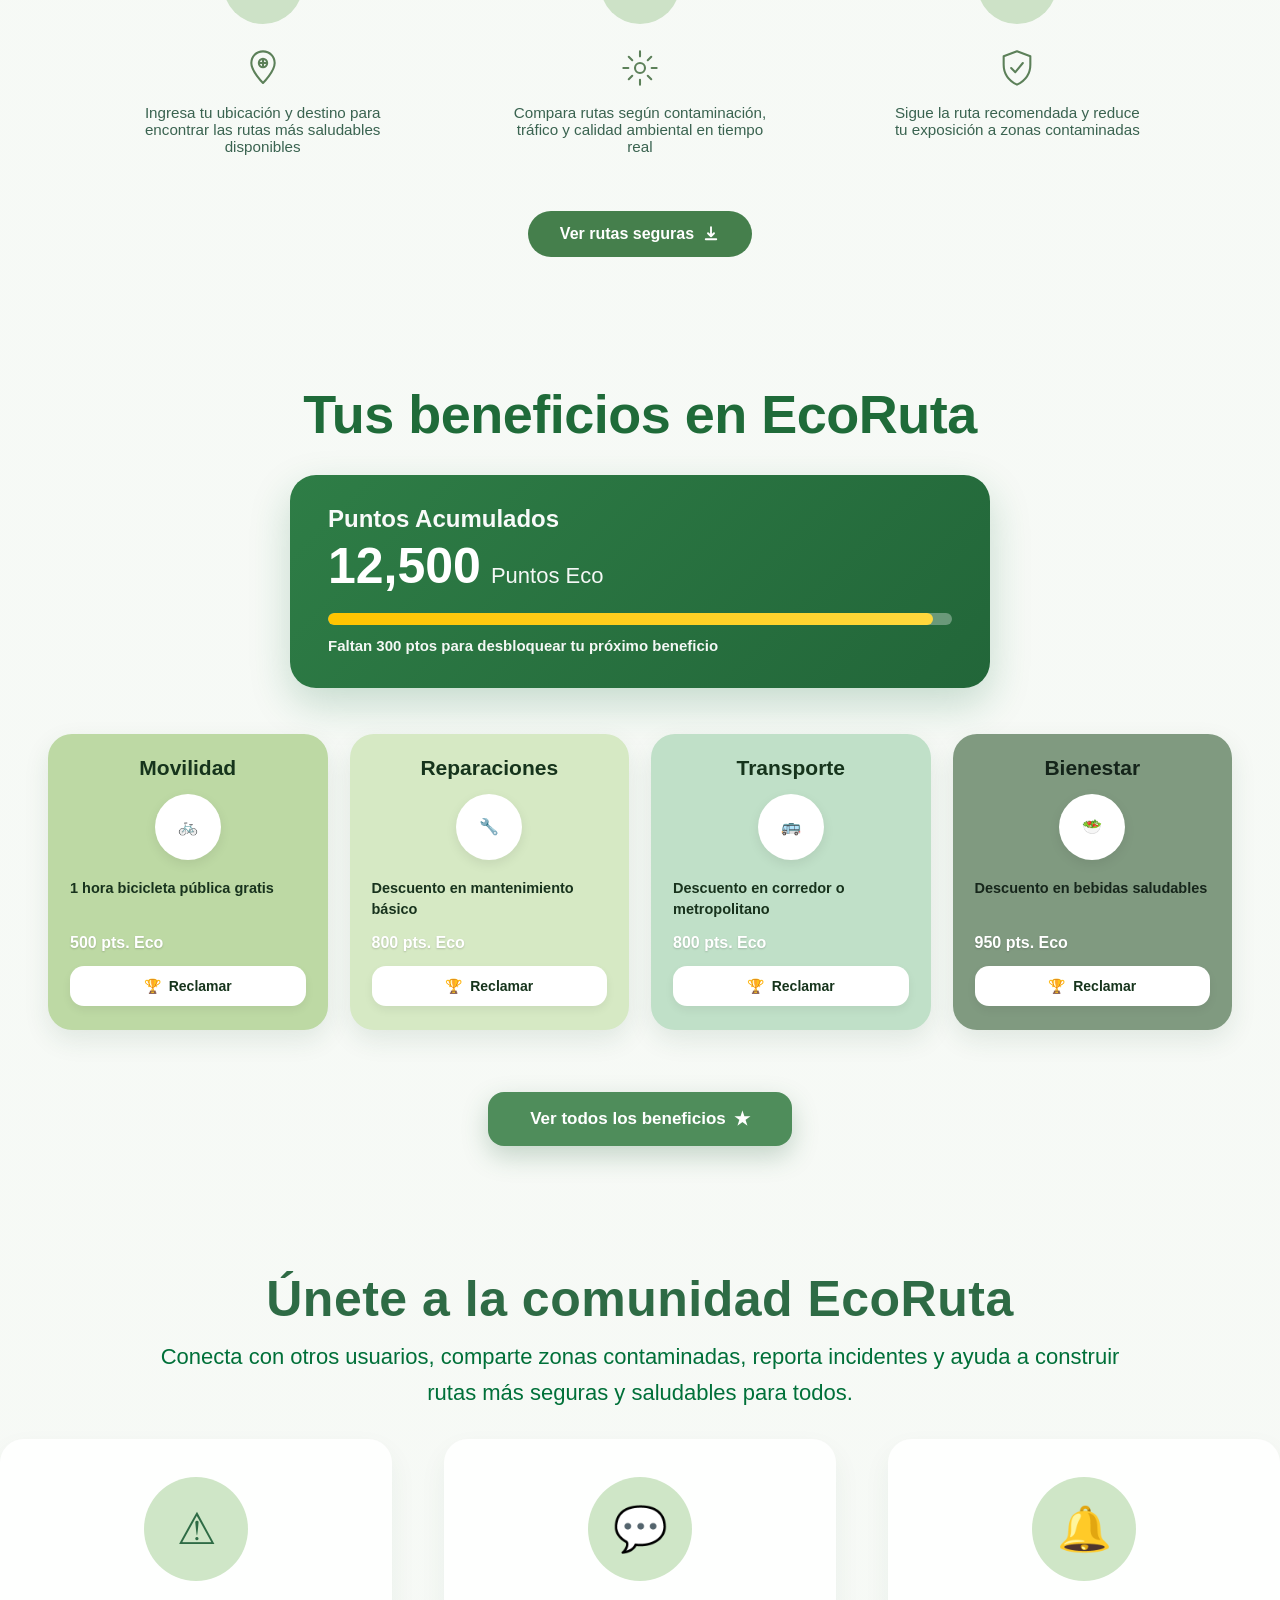
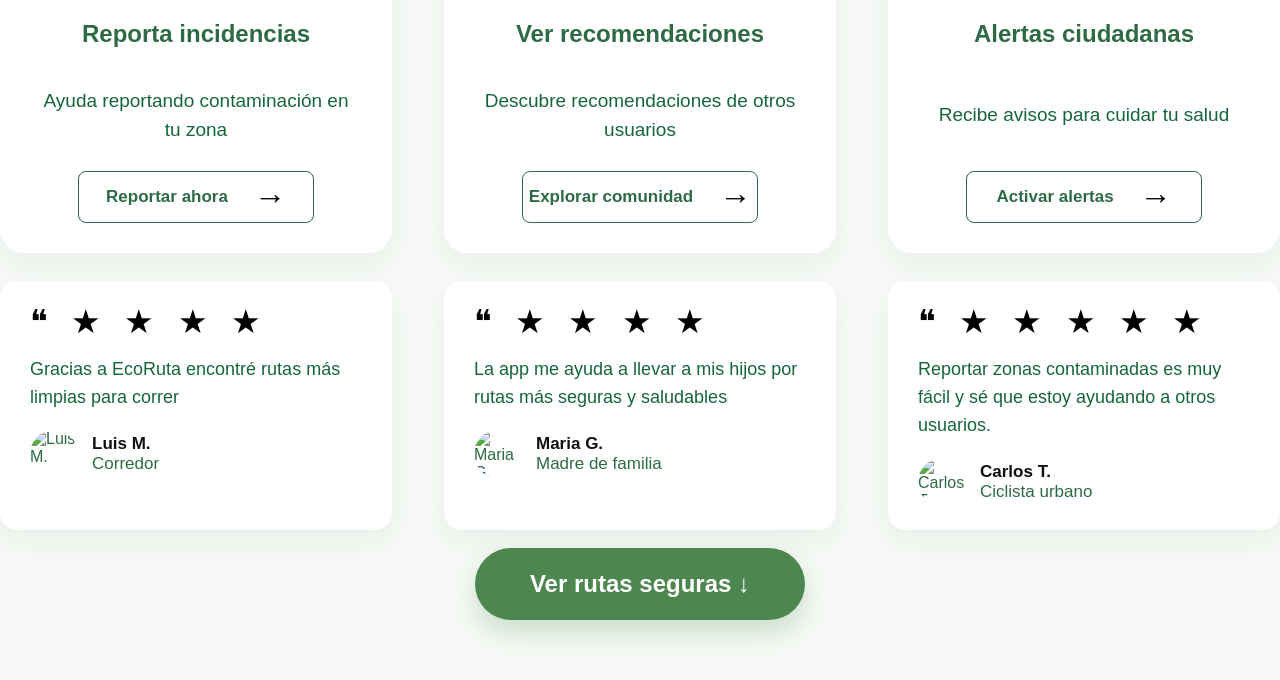
==== commit 43398aba: "Add files via upload" ====
--- a/public/index.html
+++ b/public/index.html
@@ -1,36 +1,1068 @@
 <!DOCTYPE html>
 <html lang="es">
 <head>
-    <meta charset="UTF-8">
-    <title>EcoRuta - Histórico</title>
-    <link rel="stylesheet" href="styles.css">
+  <meta charset="UTF-8">
+  <meta name="viewport" content="width=device-width, initial-scale=1.0">
+  <title>EcoRuta</title>
+  <link rel="icon" href="favicon.ico">
+  <link rel="stylesheet" href="assets/styles/styles.css">
 </head>
 <body>
-    <div class="app-container">
-        <h1>Histórico de contaminación</h1>
-        <p>Consulta la evolución de la calidad del aire en tu distrito.</p>
-
-        <div class="filters">
-            <label><input type="radio" name="filtro" checked> Últimos 7 días</label>
-            <label><input type="radio" name="filtro"> Quincenal</label>
-            <label><input type="radio" name="filtro"> Últimos 3 meses</label>
-        </div>
-
-        <div class="chart-box">
-            <p>Gráfico aquí</p>
-        </div>
-
-        <div class="legend">
-            <div class="legend-item"><span class="color-box" style="background: green;"></span>Saludable</div>
-            <div class="legend-item"><span class="color-box" style="background: yellow;"></span>Moderado</div>
-            <div class="legend-item"><span class="color-box" style="background: red;"></span>Insalubre</div>
-        </div>
-
-        <div class="summary-card">
-            <h3>Resumen</h3>
-            <p>Junio registró un AQI promedio de 68...</p>
-            <button class="download-btn">Descargar reporte</button>
-        </div>
-    </div>
+
+<header>
+
+            <!-- Navbar -->
+            <div class="inicio-topbar">
+                <a href="#home" class="inicio-logo">
+                    <img src="assets/images/logo_ecoruta_h.png" alt="Logo de EcoRuta">
+                </a>
+
+                <div class="inicio-topbar-right">
+                <nav class="inicio-nav">
+                    <a href="#home" class="active">
+                        <span class="nav-icon" aria-hidden="true">
+                            <svg viewBox="0 0 24 24" fill="none" stroke="currentColor" stroke-width="2" stroke-linecap="round" stroke-linejoin="round">
+                                <path d="M3 11l9-7 9 7"/>
+                                <path d="M5 10v9h14v-9"/>
+                            </svg>
+                        </span>
+                        <span>Inicio</span>
+                    </a>
+
+                    <a href="#rutas">
+                        <span class="nav-icon" aria-hidden="true">
+                            <svg viewBox="0 0 24 24" fill="none" stroke="currentColor" stroke-width="2" stroke-linecap="round" stroke-linejoin="round">
+                                <path d="M9 18l-6 3V6l6-3 6 3 6-3v15l-6 3-6-3z"/>
+                                <path d="M9 3v15"/>
+                                <path d="M15 6v15"/>
+                            </svg>
+                        </span>
+                        <span>Rutas</span>
+                    </a>
+
+                    <a href="#features">
+                        <span class="nav-icon" aria-hidden="true">
+                            <svg viewBox="0 0 24 24" fill="none" stroke="currentColor" stroke-width="2" stroke-linecap="round" stroke-linejoin="round">
+                                <rect x="5" y="3" width="14" height="18" rx="2"/>
+                                <path d="M9 8h6M9 12h6M9 16h4"/>
+                            </svg>
+                        </span>
+                        <span>Funcionalidades</span>
+                    </a>
+
+                    <a href="#how-it-works">
+                        <span class="nav-icon" aria-hidden="true">
+                            <svg viewBox="0 0 24 24" fill="none" stroke="currentColor" stroke-width="2" stroke-linejoin="round">
+                                <polygon points="12,2 14.7,8.5 21.8,9 16.5,13.5 18.2,20.5 12,16.8 5.8,20.5 7.5,13.5 2.2,9 9.3,8.5"/>
+                            </svg>
+                        </span>
+                        <span>Cómo funciona</span>
+                    </a>
+
+                    <a href="#benefits">
+                        <span class="nav-icon" aria-hidden="true">
+                            <svg viewBox="0 0 24 24" fill="none" stroke="currentColor" stroke-width="2" stroke-linecap="round" stroke-linejoin="round">
+                                <circle cx="12" cy="12" r="9"/>
+                                <path d="M8 14c1 1.5 2.5 2.3 4 2.3s3-0.8 4-2.3"/>
+                                <circle cx="9" cy="10" r="0.6" fill="currentColor"/>
+                                <circle cx="15" cy="10" r="0.6" fill="currentColor"/>
+                            </svg>
+                        </span>
+                        <span>Beneficios</span>
+                    </a>
+
+                    <a href="#community">
+                        <span class="nav-icon" aria-hidden="true">
+                            <svg viewBox="0 0 24 24" fill="none" stroke="currentColor" stroke-width="2" stroke-linecap="round" stroke-linejoin="round">
+                                <circle cx="9" cy="8" r="3"/>
+                                <path d="M3 20c0-3 2.5-5 6-5s6 2 6 5"/>
+                                <circle cx="17" cy="9" r="2.5"/>
+                                <path d="M15 20c0.3-2.3 1.8-4 4-4.3"/>
+                            </svg>
+                        </span>
+                        <span>Comunidad</span>
+                    </a>
+                </nav>
+
+                <a href="login.html" class="inicio-profile" aria-label="Perfil">
+                    <svg viewBox="0 0 24 24" fill="none" stroke="currentColor" stroke-width="2" stroke-linecap="round" stroke-linejoin="round">
+                        <circle cx="12" cy="9" r="3.5"/>
+                        <path d="M5 20c0.5-4 3-6 7-6s6.5 2 7 6"/>
+                    </svg>
+                </a>
+                </div>
+            </div>
+
+</header>
+
+<main>
+
+    <!-- Sección: Home -->
+    <section class="inicio-section" id="home">
+        <div class="container">
+
+
+
+            <!-- Contenido principal -->
+            <div class="inicio-content">
+                <div class="inicio-text">
+                    <h1 class="inicio-title">Respira mejor mientras recorres la ciudad</h1>
+                    <p class="inicio-description">Descubre rutas más seguras y saludables con información sobre calidad del aire en tiempo real</p>
+
+                    <a href="#descargar" class="download-button">
+                        <svg viewBox="0 0 24 24" fill="none" stroke="currentColor" stroke-width="2.5" stroke-linecap="round" stroke-linejoin="round" width="20" height="20" aria-hidden="true">
+                            <path d="M12 3v12m0 0l-4-4m4 4l4-4"/>
+                            <path d="M5 19h14"/>
+                        </svg>
+                        Descargar App
+                        <svg viewBox="0 0 24 24" fill="currentColor" width="22" height="22" aria-hidden="true">
+                            <path d="M6 11a6 6 0 1112 0v5a1 1 0 01-1 1H7a1 1 0 01-1-1v-5z"/>
+                            <rect x="3" y="12" width="2.5" height="6" rx="1.25"/>
+                            <rect x="18.5" y="12" width="2.5" height="6" rx="1.25"/>
+                            <rect x="8.5" y="19" width="2.5" height="4" rx="1.25"/>
+                            <rect x="13" y="19" width="2.5" height="4" rx="1.25"/>
+                            <line x1="8" y1="2" x2="9.5" y2="5" stroke="currentColor" stroke-width="1.5" stroke-linecap="round"/>
+                            <line x1="16" y1="2" x2="14.5" y2="5" stroke="currentColor" stroke-width="1.5" stroke-linecap="round"/>
+                        </svg>
+                    </a>
+
+                    <p class="inicio-caption">Consulta rutas saludables en tiempo real</p>
+                </div>
+
+                <div class="inicio-phone">
+                    <div class="phone-frame">
+                        <img src="assets/images/app-mockup.png" alt="Vista previa de la app EcoRuta mostrando el índice de calidad del aire">
+                    </div>
+                </div>
+            </div>
+
+        </div>
+    </section>
+ <!-- Fin Sección Home -->
+
+<!-- Sección Rutas - US01, US02, US03 y US04-->
+<section id="rutas" class="rutas-section">
+  <div class="rutas-container">
+
+    <div class="rutas-header">
+      <span class="rutas-label">Rutas</span>
+      <h2>Selecciona tu ruta saludable</h2>
+      <p>
+        EcoRuta permite buscar rutas según tu ubicación y destino, comparar la calidad del aire
+        y elegir el trayecto más seguro para reducir la exposición a zonas contaminadas.
+      </p>
+    </div>
+
+    <div class="rutas-content">
+
+      <!-- Pantalla inicial: búsqueda de ruta -->
+      <div class="rutas-phone">
+        <div class="phone-status">
+          <span>9:30</span>
+          <span>● ● ●</span>
+        </div>
+
+        <div class="phone-title">
+          <div class="phone-title-row">
+            <h3>Rutas</h3>
+            <button class="btn-favoritas" id="btnVerFavoritas" aria-label="Mis rutas favoritas">
+              <svg width="22" height="22" viewBox="0 0 24 24" fill="none" xmlns="http://www.w3.org/2000/svg">
+                <path d="M17 3H7C5.9 3 5 3.9 5 5V21L12 18L19 21V5C19 3.9 18.1 3 17 3Z" stroke="#457F4C" stroke-width="2" stroke-linecap="round" stroke-linejoin="round"/>
+              </svg>
+            </button>
+          </div>
+          <p>Ingresa tu punto de partida y destino para encontrar rutas saludables.</p>
+        </div>
+
+        <div class="route-form">
+          <label class="route-input" for="rutaOrigen">
+            <span>⊙</span>
+            <input type="text" id="rutaOrigen" placeholder="Ingresa tu ubicación actual">
+          </label>
+
+          <label class="route-input" for="rutaDestino">
+            <span>⌖</span>
+            <input type="text" id="rutaDestino" placeholder="Ingresa tu destino">
+          </label>
+        </div>
+
+        <p class="route-error" id="routeError">
+          Debes ingresar origen y destino para buscar una ruta.
+        </p>
+
+        <div class="route-actions-row">
+            <button class="route-search-btn" id="btnBuscarRuta">Buscar ruta</button>
+
+            <button class="route-filter-btn" id="btnAbrirFiltros" aria-label="Filtrar rutas">
+                Filtrar
+            </button>
+        </div>
+
+        <!-- Modal de error: No pudimos calcular las rutas - US08 Escenario 3 -->
+        <div class="route-error-modal hidden" id="modalErrorCalculo">
+          <div class="route-error-modal-box">
+            <div class="route-error-modal-icon">⚠️</div>
+            <h3>No pudimos calcular las rutas</h3>
+            <p>La información necesaria para estimar tiempos y condiciones ambientales no está disponible temporalmente. Por favor, inténtalo nuevamente.</p>
+            <button class="route-error-modal-btn" id="btnReintentar">Reintentar</button>
+          </div>
+        </div>
+
+        <div class="route-map">
+          <div class="map-zone green-zone"></div>
+          <div class="map-zone orange-zone"></div>
+          <div class="map-zone red-zone"></div>
+          <div class="map-user"></div>
+
+          <div class="map-legend">
+            <strong>Leyenda:</strong>
+            <p><span class="legend-red"></span> Riesgoso</p>
+            <p><span class="legend-orange"></span> Moderado</p>
+            <p><span class="legend-green"></span> Saludable</p>
+            <p><span class="legend-gray"></span> No disponible</p>
+          </div>
+        </div>
+      </div>
+
+      <!-- Pantalla 2: rutas disponibles -->
+      <div class="rutas-options hidden-route-screen" id="screenRutasOpciones">
+        <div class="routes-result-header">
+          <span>Resultados encontrados</span>
+          <h3>Rutas disponibles</h3>
+          <p>
+            De <strong id="origenTexto">tu ubicación</strong> hacia
+            <strong id="destinoTexto">tu destino</strong>.
+          </p>
+        </div>
+
+        <div class="filter-success-message" id="filterSuccessMessage">
+            <strong>¡Buenas noticias!</strong>
+            <p>
+                Encontramos rutas con condiciones favorables para tu salud. Te recomendamos elegir
+                una de ellas para reducir tu exposición a contaminantes.
+            </p>
+        </div>
+
+        <article class="ruta-option recommended" id="cardRutaRecomendada">
+          <div>
+            <h3>Ruta Recomendada <span>(28 min)</span></h3>
+            <p>Variedad de áreas verdes y menor exposición a contaminación.</p>
+            <strong>AQI: 12 Excelente</strong>
+            <strong>PM2.5: 12 µg/m³ Muy bueno</strong>
+          </div>
+          <button class="btnRutaRecomendada">Seleccionar</button>
+        </article>
+
+        <article class="ruta-option moderate" id="cardRutaAlternativa2">
+          <div>
+            <h3>Ruta alternativa 2 <span>(32 min)</span></h3>
+            <p>Trayecto con escasas áreas verdes y calidad de aire regular.</p>
+            <strong>AQI: 52 Regular</strong>
+            <strong>PM2.5: 22 µg/m³ Moderado</strong>
+          </div>
+          <button class="btnRutaAlternativa">Seleccionar</button>
+        </article>
+
+        <article class="ruta-option risky" id="cardRutaAlternativa3">
+          <div>
+            <h3>Ruta alternativa 3 <span>(25 min)</span></h3>
+            <p>Ruta más corta, pero con mayor exposición a zonas contaminadas.</p>
+            <strong>AQI: 85 Peligroso</strong>
+            <strong>PM2.5: 32 µg/m³ Moderado</strong>
+          </div>
+          <button class="btnRutaEspecifica">Detalles</button>
+        </article>
+
+        <button class="route-compare-btn" id="btnCompararRutas">
+          Comparar rutas
+        </button>
+
+        <div class="ruta-alert">
+          <h3>Zona de construcción activa en una ruta alternativa</h3>
+          <p>
+            Se detectó una zona de construcción que puede generar polvo, esmog y riesgo respiratorio.
+            EcoRuta recomienda revisar la información ambiental antes de continuar.
+          </p>
+        </div>
+
+        <button class="route-more-btn" id="btnNuevaBusqueda">Realizar nueva búsqueda</button>
+      </div>
+
+<!-- Pantalla filtros de contaminación - US02 -->
+<div class="rutas-filter-panel hidden-route-screen" id="screenFiltros">
+  <div class="filter-panel-header">
+    <span>Rutas</span>
+    <h3>Filtrar rutas por contaminación</h3>
+    <p>
+      Ajusta los filtros para encontrar rutas con menor exposición a contaminantes.
+    </p>
+  </div>
+
+  <div class="filter-list">
+    <label class="filter-item">
+      <div>
+        <strong>Tiempo</strong>
+        <p>Quiero la ruta más rápida</p>
+      </div>
+      <input type="checkbox" id="filtroTiempo">
+      <span class="toggle-slider"></span>
+    </label>
+
+    <label class="filter-item">
+      <div>
+        <strong>Distancia</strong>
+        <p>Quiero la ruta más corta</p>
+      </div>
+      <input type="checkbox" id="filtroDistancia" checked>
+      <span class="toggle-slider"></span>
+    </label>
+
+    <label class="filter-item">
+      <div>
+        <strong>AQI</strong>
+        <p>Quiero la ruta más saludable</p>
+      </div>
+      <input type="checkbox" id="filtroAqi" checked>
+      <span class="toggle-slider"></span>
+    </label>
+
+    <label class="filter-item">
+      <div>
+        <strong>PM2.5</strong>
+        <p>Menores niveles de humo y emisiones industriales</p>
+      </div>
+      <input type="checkbox" id="filtroPm25" checked>
+      <span class="toggle-slider"></span>
+    </label>
+
+    <label class="filter-item">
+      <div>
+        <strong>PM10</strong>
+        <p>Menores niveles de polvo, cenizas y partículas</p>
+      </div>
+      <input type="checkbox" id="filtroPm10" checked>
+      <span class="toggle-slider"></span>
+    </label>
+
+    <label class="filter-item">
+      <div>
+        <strong>Polen</strong>
+        <p>Menores niveles de polen en la ruta</p>
+      </div>
+      <input type="checkbox" id="filtroPolen" checked>
+      <span class="toggle-slider"></span>
+    </label>
+
+    <label class="filter-item">
+      <div>
+        <strong>Áreas verdes</strong>
+        <p>Quiero la ruta con más áreas verdes</p>
+      </div>
+      <input type="checkbox" id="filtroAreasVerdes" checked>
+      <span class="toggle-slider"></span>
+    </label>
+  </div>
+
+  <div class="filter-actions">
+    <button id="btnAplicarFiltros">Aplicar filtros</button>
+    <button id="btnFiltroEstricto">Aplicar filtro estricto</button>
+    <button id="btnCerrarFiltros">Volver</button>
+  </div>
+</div>
+<!-- Fin Pantalla filtros de contaminación - US02 -->
+
+      <!-- Pantalla 3: usuario prefiere una ruta específica -->
+      <div class="ruta-preferida-screen hidden-route-screen" id="screenRutaPreferida">
+        <div class="ruta-preferida-header">
+          <span class="ruta-tag-warning">Ruta elegida por el usuario</span>
+          <h3>Has seleccionado una ruta alternativa</h3>
+          <p>
+            Esta no es la ruta recomendada por EcoRuta, pero puedes continuar si prefieres
+            este trayecto. La información ambiental se mantiene visible para que tomes una
+            decisión informada.
+          </p>
+        </div>
+
+        <div class="ruta-preferida-card">
+          <div>
+            <h3>Ruta alternativa 3 <span>(25 min)</span></h3>
+            <p>Trayecto más corto, pero con menor presencia de áreas verdes.</p>
+          </div>
+
+          <div class="ruta-status risky-status">
+            Riesgo ambiental alto
+          </div>
+        </div>
+
+        <div class="environment-info-grid">
+          <article>
+            <span>AQI</span>
+            <strong>85</strong>
+            <p>Peligroso</p>
+          </article>
+
+          <article>
+            <span>PM2.5</span>
+            <strong>32 µg/m³</strong>
+            <p>Moderado</p>
+          </article>
+
+          <article>
+            <span>Zona crítica</span>
+            <strong>Construcción activa</strong>
+            <p>Posible presencia de polvo y esmog.</p>
+          </article>
+        </div>
+
+        <div class="ruta-preferida-alert">
+          <h4>Recomendación de EcoRuta</h4>
+          <p>
+            Se recomienda tomar la ruta saludable sugerida. Sin embargo, puedes continuar
+            con esta ruta manteniendo visible el estado ambiental durante el recorrido.
+          </p>
+        </div>
+
+        <div class="ruta-preferida-actions">
+          <button id="btnIniciarRutaPreferida">Iniciar recorrido</button>
+          <button id="btnVolverRutas">Ver más rutas</button>
+        </div>
+      </div>
+
+      <!-- Pantalla comparación de rutas - US04 -->
+<div class="rutas-comparison-panel hidden-route-screen" id="screenCompararRutas">
+  <div class="comparison-header">
+    <span>Comparación de rutas</span>
+    <h3>Compara las rutas disponibles</h3>
+    <p>
+      Selecciona la ruta que más se acomode a tus preferencias. EcoRuta resalta
+      la mejor opción considerando calidad del aire, áreas verdes y exposición a contaminantes.
+    </p>
+  </div>
+
+  <div class="comparison-layout">
+
+    <article class="comparison-card best-route">
+      <div class="comparison-check">✓</div>
+
+      <div class="comparison-card-header">
+        <div>
+          <h4>Ruta Recomendada</h4>
+          <p>Mejor calidad ambiental</p>
+        </div>
+        <strong>28 min</strong>
+      </div>
+
+      <div class="comparison-metrics">
+        <div>
+          <span>📍</span>
+          <strong>4.2 km</strong>
+          <p>Distancia</p>
+        </div>
+
+        <div>
+          <span>☁️</span>
+          <strong>AQI 12</strong>
+          <p>Excelente</p>
+        </div>
+
+        <div>
+          <span>🌫️</span>
+          <strong>PM2.5</strong>
+          <p>12 µg/m³</p>
+        </div>
+
+        <div>
+          <span>🌾</span>
+          <strong>PM10</strong>
+          <p>5 µg/m³</p>
+        </div>
+
+        <div>
+          <span>🌿</span>
+          <strong>Polen</strong>
+          <p>Bajo</p>
+        </div>
+      </div>
+    </article>
+
+    <article class="comparison-card">
+      <div class="comparison-check gray-check">✓</div>
+
+      <div class="comparison-card-header">
+        <div>
+          <h4>Ruta Alternativa 2</h4>
+          <p>Calidad ambiental regular</p>
+        </div>
+        <strong>38 min</strong>
+      </div>
+
+      <div class="comparison-metrics">
+        <div>
+          <span>📍</span>
+          <strong>5.2 km</strong>
+          <p>Distancia</p>
+        </div>
+
+        <div>
+          <span>☁️</span>
+          <strong>AQI 51</strong>
+          <p>Moderado</p>
+        </div>
+
+        <div>
+          <span>🌫️</span>
+          <strong>PM2.5</strong>
+          <p>22 µg/m³</p>
+        </div>
+
+        <div>
+          <span>🌾</span>
+          <strong>PM10</strong>
+          <p>40 µg/m³</p>
+        </div>
+
+        <div>
+          <span>🌿</span>
+          <strong>Polen</strong>
+          <p>Bajo</p>
+        </div>
+      </div>
+    </article>
+
+    <article class="comparison-card risky-comparison">
+      <div class="comparison-check gray-check">✓</div>
+
+      <div class="comparison-card-header">
+        <div>
+          <h4>Ruta Alternativa 3</h4>
+          <p>Ruta rápida con mayor contaminación</p>
+        </div>
+        <strong>18 min</strong>
+      </div>
+
+      <div class="comparison-metrics">
+        <div>
+          <span>📍</span>
+          <strong>3.5 km</strong>
+          <p>Distancia</p>
+        </div>
+
+        <div>
+          <span>☁️</span>
+          <strong>AQI 82</strong>
+          <p>Insalubre</p>
+        </div>
+
+        <div>
+          <span>🌫️</span>
+          <strong>PM2.5</strong>
+          <p>32 µg/m³</p>
+        </div>
+
+        <div>
+          <span>🌾</span>
+          <strong>PM10</strong>
+          <p>35 µg/m³</p>
+        </div>
+
+        <div>
+          <span>🌿</span>
+          <strong>Polen</strong>
+          <p>Bajo</p>
+        </div>
+      </div>
+    </article>
+
+  </div>
+
+  <div class="comparison-note">
+    <h4>Mejor opción recomendada</h4>
+    <p>
+      La Ruta Recomendada presenta menor AQI, menor PM2.5 y menor exposición a partículas.
+      Por eso EcoRuta la resalta como la opción más saludable.
+    </p>
+  </div>
+
+  <div class="comparison-actions">
+    <button id="btnIniciarRutaComparada">Iniciar recorrido</button>
+    <button id="btnVolverComparacion">Volver a rutas</button>
+  </div>
+</div>
+<!-- Fin Pantalla comparación de rutas - US04 -->
+
+      <!-- Pantalla sin resultados - US02 -->
+       <div class="rutas-no-results hidden-route-screen" id="screenSinResultados">
+        <div class="no-results-icon">🗺️</div>
+
+        <h3>No encontramos rutas que cumplan el filtro actual</h3>
+        <p>
+            Prueba desactivando el nivel de restricción de contaminación o ajustando tus filtros
+            para encontrar nuevas opciones.
+        </p>
+
+        <div class="no-results-card">
+            <label>
+                <span>⊙</span>
+                <input type="text" value="Tu ubicación" readonly>
+            </label>
+            
+            <label>
+                <span>⌖</span>
+                <input type="text" value="Universidad UPC" readonly>
+            </label>
+
+            <button id="btnBuscarOtrasRutas">Buscar otras rutas</button>
+            <button id="btnVolverDesdeSinResultados">Volver</button>
+        </div>
+    </div>
+    <!-- Modal guardar ruta favorita - US06 Escenario 1 -->
+    <div class="fav-modal-overlay hidden" id="modalGuardarFavorita">
+      <div class="fav-modal-box">
+        <p class="fav-modal-label">Nueva ruta favorita:</p>
+        <input type="text" class="fav-modal-input" id="inputNombreRuta" placeholder="Agrega un nombre...">
+        <div class="fav-modal-actions">
+          <button class="fav-modal-cancel" id="btnCancelarFavorita">Cancel</button>
+          <button class="fav-modal-ok" id="btnConfirmarFavorita">OK</button>
+        </div>
+      </div>
+    </div>
+    <!-- Fin Modal guardar ruta favorita -->
+
+    <!-- Pantalla Mis Rutas - US06 Escenario 2 -->
+    <div class="mis-rutas-screen hidden-route-screen" id="screenMisRutas">
+      <div class="mis-rutas-header">
+        <button class="mis-rutas-back" id="btnVolverDesdeMisRutas">&#8592;</button>
+        <h3>Mis Rutas</h3>
+        <button class="mis-rutas-delete-all" id="btnEliminarTodas" aria-label="Eliminar todas">
+          <svg width="18" height="18" viewBox="0 0 24 24" fill="none" xmlns="http://www.w3.org/2000/svg">
+            <polyline points="3 6 5 6 21 6" stroke="#555" stroke-width="2" stroke-linecap="round" stroke-linejoin="round"/>
+            <path d="M19 6l-1 14H6L5 6" stroke="#555" stroke-width="2" stroke-linecap="round" stroke-linejoin="round"/>
+            <path d="M10 11v6M14 11v6" stroke="#555" stroke-width="2" stroke-linecap="round" stroke-linejoin="round"/>
+            <path d="M9 6V4h6v2" stroke="#555" stroke-width="2" stroke-linecap="round" stroke-linejoin="round"/>
+          </svg>
+        </button>
+      </div>
+      <p class="mis-rutas-subtitle">Selecciona una ruta para consultar sus detalles, modificarla o iniciar el recorrido.</p>
+
+      <div class="mis-rutas-list" id="misRutasList">
+        <!-- Rutas se insertan dinámicamente -->
+      </div>
+
+      <div class="mis-rutas-empty hidden" id="misRutasEmpty">
+        <p>Aún no tienes rutas guardadas.</p>
+      </div>
+
+      <div class="mis-rutas-actions">
+        <button class="mis-rutas-btn-outline" id="btnEditarRuta">Editar ruta</button>
+        <button class="mis-rutas-btn-solid" id="btnIniciarDesdeRutas">Iniciar recorrido</button>
+      </div>
+    </div>
+    <!-- Fin Pantalla Mis Rutas -->
+
+<!-- Fin Pantalla sin resultados - US02 -->
+
+    <!-- Pantalla ruta en curso - US03 -->
+     <div class="ruta-en-curso-screen hidden-route-screen" id="screenRutaEnCurso">
+      <div class="phone-status-bar">
+        <span>9:40</span>
+        <span>◥  5G  🔋</span>
+      </div>
+      
+      <div class="route-navigation-header">
+        <span class="navigation-arrow">↑</span>
+        <div>
+          <small>en dirección a</small>
+          <strong>Parque de las leyendas</strong>
+        </div>
+      </div>
+      
+      <div class="route-live-map">
+        <div class="live-map-zone safe-zone-one"></div>
+        <div class="live-map-zone safe-zone-two"></div>
+        <div class="live-map-zone safe-zone-three"></div>
+        <div class="live-map-zone polluted-zone" id="zonaContaminada"></div>
+        
+        <div class="live-route-line" id="rutaOriginalLine"></div>
+        <div class="live-route-line alternative-line hidden-route-screen" id="rutaAlternativaLine"></div>
+        
+        <span class="route-pin start-pin">●</span>
+        <span class="route-pin end-pin">📍</span>
+        <span class="warning-map-icon" id="warningMapIcon">⚠️</span>
+
+        <div class="recalculating-box hidden-route-screen" id="recalculatingBox">
+          Recalculando ruta...
+        </div>
+        
+        <div class="route-updated-message hidden-route-screen" id="routeUpdatedMessage">
+          ¡Se actualizó el tiempo estimado!
+        </div>
+        
+        <div class="environment-warning-message hidden-route-screen" id="environmentWarningMessage">
+          Zona contaminada en la ruta original
+        </div>
+      </div>
+      
+      <div class="route-bottom-panel">
+        <button class="route-cancel-btn" id="btnCancelarRutaCurso">
+          ✕
+          <span>Cancelar</span>
+        </button>
+        
+        <div class="route-time-info">
+          <strong id="routeLiveTime">39 min</strong>
+          <span id="routeLiveDetails">19km · 10:09 a.m.</span>
+        </div>
+        
+        <button class="route-save-btn" id="btnGuardarRutaEnCurso">
+          🔖
+          <span>Guardar ruta</span>
+        </button>
+      </div>
+      
+      <div class="route-mobile-menu">
+        <span>☁️<small>Inicio</small></span>
+        <span class="active">🚶<small>Rutas</small></span>
+        <span>💡<small>Consejos</small></span>
+        <span>🔔<small>Alertas</small></span>
+        <span>👤<small>Perfil</small></span>
+      </div>
+      
+      <div class="environment-alert-modal" id="environmentAlertModal">
+        <h3>Tráfico intenso en Av. Intisuyo</h3>
+        <p>La contaminación aumentó significativamente en esta zona. Se sugiere desviar el tramo congestionado.</p>
+        
+        <button class="ignore-alert-btn" id="btnIgnorarAlerta">
+          Ignorar
+        </button>
+        
+        <button class="deviate-route-btn" id="btnDesviarRuta">
+          Desviar ruta (+100m)
+        </button>
+      </div>
+    </div>
+
+    </div>
+  </div>
+</section>
+<!-- Fin Sección Rutas - US01, US02, US03 y US04 -->
+
+<!-- Sección Funcionalidades -->
+
+<section id="features" class="features-section">
+  <div class="features-container">
+    <h1>Funcionalidades</h1>
+    <p class="features-subtitle">Todo lo que necesitas para respirar mejor en la ciudad</p>
+    <p class="features-description">Una plataforma colaborativa que pone la salud respiratoria primero</p>
+
+    <div class="features-grid">
+        <article class="feature-card">
+            <div class="feature-icon">📍</div>
+            <h3>Mapa de Calor en Tiempo Real</h3>
+            <p>Calidad del aire en Lima cuadra por cuadra. Datos en tiempo real de SENAMHI y vecinos.</p>
+        </article>
+
+        <article class="feature-card">
+            <div class="feature-icon">🚲</div>
+            <h3>Ruteo Ecológico Activo</h3>
+            <p>Rutas que priorizan aire limpio sobre velocidad. Ideal para deportistas y personas sensibles.</p>
+        </article>
+
+        <article class="feature-card">
+            <div class="feature-icon">🔔</div>
+            <h3>Alertas Preventivas</h3>
+            <p>Alertas de contaminación en tu ruta. Te avisamos sobre incendios u obras para que cambies de camino a tiempo.</p>
+        </article>
+
+        <article class="feature-card">
+            <div class="feature-icon">👥</div>
+            <h3>Crowdsourcing Ciudadano</h3>
+            <p>Reporta incidentes y mejora el mapa. Información hiperlocal en tiempo real donde los sensores oficiales no llegan.</p>
+        </article>
+
+        <article class="feature-card">
+            <div class="feature-icon">👤</div>
+            <h3>Perfil de Salud Personalizado</h3>
+            <p>Personaliza tu protección. Dinos tu sensibilidad y adaptaremos las rutas y alertas a tus necesidades.</p>
+        </article>
+
+        <article class="feature-card">
+            <div class="feature-icon">📊</div>
+            <h3>Dashboard Ambiental</h3>
+            <p>Planifica tu semana con el historial del aire. Compara tendencias y descarga reportes detallados.</p>
+        </article>
+    </div>
+  </div>
+</section>
+<!-- Fin Sección Funcionalidades -->
+
+<!-- sección: how it works -->
+    <section class="how-it-works" id="how-it-works">
+        <div class="container">
+
+           
+
+            <h2 class="section-title">¿Cómo funciona EcoRuta?</h2>
+            <p class="section-subtitle">Encuentra tu ruta más saludable en solo 3 pasos.</p>
+
+            <div class="steps">
+
+                <div class="step">
+                    <div class="step-number">1</div>
+                    <div class="step-icon" aria-hidden="true">
+                        <svg viewBox="0 0 48 48" fill="none" stroke="currentColor" stroke-width="2.5" stroke-linecap="round" stroke-linejoin="round">
+                            <path d="M24 4C16 4 10 10 10 18c0 10 14 24 14 24s14-14 14-24c0-8-6-14-14-14z"/>
+                            <circle cx="24" cy="18" r="5"/>
+                            <line x1="24" y1="14" x2="24" y2="22"/>
+                            <line x1="20" y1="18" x2="28" y2="18"/>
+                        </svg>
+                    </div>
+                    <p class="step-text">Ingresa tu ubicación y destino para encontrar las rutas más saludables disponibles</p>
+                </div>
+
+                <div class="step">
+                    <div class="step-number">2</div>
+                    <div class="step-icon" aria-hidden="true">
+                        <svg viewBox="0 0 48 48" fill="none" stroke="currentColor" stroke-width="2.5" stroke-linecap="round" stroke-linejoin="round">
+                            <circle cx="24" cy="24" r="6"/>
+                            <path d="M24 4v6M24 38v6M44 24h-6M10 24H4M37.5 10.5l-4.2 4.2M14.7 33.3l-4.2 4.2M37.5 37.5l-4.2-4.2M14.7 14.7l-4.2-4.2"/>
+                        </svg>
+                    </div>
+                    <p class="step-text">Compara rutas según contaminación, tráfico y calidad ambiental en tiempo real</p>
+                </div>
+
+                <div class="step">
+                    <div class="step-number">3</div>
+                    <div class="step-icon" aria-hidden="true">
+                        <svg viewBox="0 0 48 48" fill="none" stroke="currentColor" stroke-width="2.5" stroke-linecap="round" stroke-linejoin="round">
+                            <path d="M24 4l16 6v10c0 12-8 20-16 24-8-4-16-12-16-24V10z"/>
+                            <path d="M17 24l5 5 9-11"/>
+                        </svg>
+                    </div>
+                    <p class="step-text">Sigue la ruta recomendada y reduce tu exposición a zonas contaminadas</p>
+                </div>
+
+            </div>
+
+            <a href="#rutas" class="cta-button">
+                Ver rutas seguras
+                <svg viewBox="0 0 24 24" fill="none" stroke="currentColor" stroke-width="2.5" stroke-linecap="round" stroke-linejoin="round" width="18" height="18" aria-hidden="true">
+                    <path d="M12 3v12m0 0l-4-4m4 4l4-4"/>
+                    <path d="M5 19h14"/>
+                </svg>
+            </a>
+
+        </div>
+    </section>
+
+<!-- Sección Beneficios -->
+
+<section id="benefits" class="benefits-section">
+   
+<div class="benefits-container">
+    <h1>Tus beneficios en EcoRuta</h1>
+
+    <div class="points-card">
+        <h2>Puntos Acumulados</h2>
+
+        <div class="points-display">
+            <span class="points-number" id="pointsNumber">12,500</span>
+            <span class="points-label">Puntos Eco</span>
+        </div>
+
+        <div class="progress-bar">
+            <div class="progress-fill" id="progressBar" style="width: 97%"></div>
+        </div>
+
+        <p class="progress-text" id="progressText">Faltan 300 ptos para desbloquear tu próximo beneficio</p>
+    </div>
+
+    <div class="benefits-grid" id="benefitsGrid">
+        <article class="benefit-card movilidad" data-category="movilidad">
+            <h3>Movilidad</h3>
+            <div class="benefit-icon">🚲</div>
+            <p>1 hora bicicleta pública gratis</p>
+            <span class="benefit-points">500 pts. Eco</span>
+            <button class="reclaim-btn" data-benefit="movilidad">
+                <span>🏆</span>
+                <span>Reclamar</span>
+            </button>
+        </article>
+
+        <article class="benefit-card reparaciones" data-category="descuentos">
+            <h3>Reparaciones</h3>
+            <div class="benefit-icon">🔧</div>
+            <p>Descuento en mantenimiento básico</p>
+            <span class="benefit-points">800 pts. Eco</span>
+            <button class="reclaim-btn" data-benefit="reparaciones">
+                <span>🏆</span>
+                <span>Reclamar</span>
+            </button>
+        </article>
+
+        <article class="benefit-card transporte" data-category="movilidad">
+            <h3>Transporte</h3>
+            <div class="benefit-icon">🚌</div>
+            <p>Descuento en corredor o metropolitano</p>
+            <span class="benefit-points">800 pts. Eco</span>
+            <button class="reclaim-btn" data-benefit="transporte">
+                <span>🏆</span>
+                <span>Reclamar</span>
+            </button>
+        </article>
+
+        <article class="benefit-card bienestar" data-category="salud">
+            <h3>Bienestar</h3>
+            <div class="benefit-icon">🥗</div>
+            <p>Descuento en bebidas saludables</p>
+            <span class="benefit-points">950 pts. Eco</span>
+            <button class="reclaim-btn" data-benefit="bienestar">
+                <span>🏆</span>
+                <span>Reclamar</span>
+            </button>
+        </article>
+
+        <article class="benefit-card alimentacion extra hidden" data-category="descuentos">
+            <h3>Alimentación</h3>
+            <div class="benefit-icon">🍽️</div>
+            <p>Descuento en restaurantes eco-friendly</p>
+            <span class="benefit-points">600 pts. Eco</span>
+            <button class="reclaim-btn" data-benefit="alimentacion">
+                <span>🏆</span>
+                <span>Reclamar</span>
+            </button>
+        </article>
+
+        <article class="benefit-card fitness extra hidden" data-category="salud">
+            <h3>Fitness</h3>
+            <div class="benefit-icon">🏋️</div>
+            <p>1 mes de acceso a gimnasio premium</p>
+            <span class="benefit-points">1,200 pts. Eco</span>
+            <button class="reclaim-btn" data-benefit="fitness">
+                <span>🏆</span>
+                <span>Reclamar</span>
+            </button>
+        </article>
+    </div>
+
+    <div class="see-all-benefits">
+        <button class="see-all-btn" id="seeAllBtn">
+            <span id="seeAllLabel">Ver todos los beneficios</span>
+            <span class="see-all-star">★</span>
+        </button>
+    </div>
+</div>
+
+</section>
+
+<!-- Modal de confirmación de beneficios -->
+
+<div class="modal" id="confirmModal">
+    <div class="modal-content">
+        <button class="modal-close" id="closeModal">&times;</button>
+        <h2 id="modalTitle">¿Reclamar beneficio?</h2>
+        <p id="modalMessage">Estás a punto de reclamar este beneficio.</p>
+
+    <div class="modal-buttons">
+        <button class="modal-btn cancel" id="cancelBtn">Cancelar</button>
+        <button class="modal-btn confirm" id="confirmBtn">Confirmar</button>
+    </div>
+</div>
+
+</div>
+
+<!-- Mensaje emergente -->
+
+<div class="toast" id="toast">
+    <span id="toastMessage"></span>
+</div>
+<!-- Fin Sección Beneficios -->
+    
+
+
+
+<!-- Sección Comunidad -->
+  <section id="community" class="community-section">
+   
+
+    <div class="community-content">
+      <h2>Únete a la comunidad EcoRuta</h2>
+
+      <p class="community-description">
+        Conecta con otros usuarios, comparte zonas contaminadas, reporta incidentes y ayuda a construir
+        rutas más seguras y saludables para todos.
+      </p>
+
+      <div class="community-cards">
+        <article class="community-card">
+          <div class="community-icon">⚠</div>
+          <h3>Reporta incidencias</h3>
+          <p>Ayuda reportando contaminación en tu zona</p>
+          <a href="#">Reportar ahora <span>→</span></a>
+        </article>
+
+        <article class="community-card">
+          <div class="community-icon">💬</div>
+          <h3>Ver recomendaciones</h3>
+          <p>Descubre recomendaciones de otros usuarios</p>
+          <a href="#">Explorar comunidad <span>→</span></a>
+        </article>
+
+        <article class="community-card">
+          <div class="community-icon">🔔</div>
+          <h3>Alertas ciudadanas</h3>
+          <p>Recibe avisos para cuidar tu salud</p>
+          <a href="#">Activar alertas <span>→</span></a>
+        </article>
+      </div>
+
+      <div class="community-testimonials">
+        <article class="testimonial-card">
+          <div class="stars">❝ ★ ★ ★ ★</div>
+          <p>Gracias a EcoRuta encontré rutas más limpias para correr</p>
+          <div class="testimonial-user">
+            <img class="avatar-img" src="https://i.pravatar.cc/100?img=12" alt="Luis M.">
+            <div>
+              <strong>Luis M.</strong>
+              <span>Corredor</span>
+            </div>
+          </div>
+        </article>
+
+        <article class="testimonial-card">
+          <div class="stars">❝ ★ ★ ★ ★</div>
+          <p>La app me ayuda a llevar a mis hijos por rutas más seguras y saludables</p>
+          <div class="testimonial-user">
+            <img class="avatar-img" src="https://i.pravatar.cc/100?img=32" alt="Maria G.">
+            <div>
+              <strong>Maria G.</strong>
+              <span>Madre de familia</span>
+            </div>
+          </div>
+        </article>
+
+        <article class="testimonial-card">
+          <div class="stars">❝ ★ ★ ★ ★ ★</div>
+          <p>Reportar zonas contaminadas es muy fácil y sé que estoy ayudando a otros usuarios.</p>
+          <div class="testimonial-user">
+            <img class="avatar-img" src="https://i.pravatar.cc/100?img=68" alt="Carlos T.">
+            <div>
+              <strong>Carlos T.</strong>
+              <span>Ciclista urbano</span>
+            </div>
+          </div>
+        </article>
+      </div>
+
+      <a href="#home" class="community-button">Ver rutas seguras ↓</a>
+    </div>
+  </section>
+
+
+
+</main>
+
+
+<script src="assets/scripts/main.js"></script>
+
 </body>
-</html>+</html>
--- a/public/assets/styles/styles.css
+++ b/public/assets/styles/styles.css
@@ -0,0 +1,3730 @@
+
+@import url('https://fonts.googleapis.com/css2?family=Poppins:wght@400;500;600;700;800;900&display=swap');
+
+* {
+  margin: 0;
+  padding: 0;
+  box-sizing: border-box;
+}
+
+
+body {
+  font-family: 'Poppins', Arial, sans-serif;
+    background:
+        linear-gradient(
+            rgba(247,250,247,0.66),
+            rgba(247,250,247,0.70)
+        ),
+        url("../images/mapa-lima.jpg") center center / cover fixed;
+    background-size: cover;
+  color: #2e6b45;
+}
+/* ============================================
+   variables de diseño
+   ============================================ */
+:root {
+    --color-heading: #2D5C3D;        
+    --color-button: #457F4C;         
+    --color-button-dark: #355F3A;    
+    --color-primary-light: #CDE2C7;  
+    --color-accent: #5C8059;         
+    --color-text: #182921;           
+    --color-text-muted: #3A6350;     
+    --color-bg-section: #F4F4F4;     
+
+    --font-heading: 'Poppins', sans-serif;
+}
+
+header {
+    width: 100%;
+    background-color: #ffffff;
+    padding: 0 8%;
+    display: flex;
+    justify-content: space-between;
+    align-items: center;
+    box-shadow: 0 4px 18px rgb(31, 41, 51, 0.08);
+    position: sticky;
+    top: 0;
+    z-index: 100;
+    box-sizing: border-box;
+}
+/* barra de navegación */
+.inicio-topbar {
+    display: flex;
+    align-items: center;
+    justify-content: space-between;
+    width: 100%;
+    gap: 16px;
+}
+
+.inicio-topbar-right {
+    display: flex;
+    align-items: center;
+    gap: 12px;
+    margin-left: auto;
+}
+.inicio-logo{
+    flex-shrink: 0;
+}
+
+.inicio-logo img {
+    height: 96px;
+    width: auto;
+    display: block;
+
+}
+
+.inicio-nav {
+    display: flex;
+    gap: 18px;
+    padding: 8px 18px;
+    border-radius: 999px;
+    background-color: rgba(255, 255, 255, 0.9);
+}
+
+.inicio-nav a {
+    display: flex;
+    flex-direction: column;
+    align-items: center;
+    gap: 4px;
+    min-width: 78px;
+    padding: 6px 10px;
+    border-radius: 20px;
+    text-decoration: none;
+    color: var(--color-text-muted);
+    font-size: 0.7rem;
+    font-weight: 700;
+}
+
+.inicio-nav .nav-icon {
+    width: 18px;
+    height: 18px;
+}
+
+.inicio-nav a.active {
+    background-color: var(--color-primary-light);
+    color: var(--color-heading);
+}
+
+.inicio-profile {
+    display: flex;
+    align-items: center;
+    justify-content: center;
+    width: 44px;
+    height: 44px;
+    border-radius: 50%;
+    background-color: var(--color-button);
+    color: #ffffff;
+    flex-shrink: 0;
+}
+
+.inicio-profile svg {
+    width: 22px;
+    height: 22px;
+}
+
+
+body {
+    font-family: 'Poppins', Arial, sans-serif;
+    background-color: #f5f8f3;
+    color: #2e6b45;
+}
+
+/* ============================================
+   sección: home
+   ============================================ */
+.inicio-section {
+    position: relative;
+    background-color: transparent;
+    padding: 40px 24px 80px;
+    overflow: hidden;
+}
+
+.inicio-section::before {
+    width: 100vw;
+    min-height: 100vh;
+    margin-left: calc(50% - 50vw);
+    padding: 28px 48px 80px;
+    color: #16713a;
+
+    content: "";
+    position: absolute;
+    top: 0;
+    left: 0;
+
+    background:
+        linear-gradient(rgba(247, 250, 247, 0.66), rgba(247, 250, 247, 0.70)),
+        url("../images/mapa-lima.jpg") center center / cover no-repeat,
+        #eef4ef;
+    background-attachment: fixed, fixed, scroll;
+
+}
+
+.inicio-section .container {
+    position: relative;
+    z-index: 1;
+    max-width: 1100px;
+    margin: 0 auto;
+}
+
+
+/* contenido principal */
+.inicio-content {
+    display: flex;
+    align-items: center;
+    justify-content: space-between;
+    gap: 48px;
+    text-align: left;
+}
+
+.inicio-text {
+    flex: 1;
+    max-width: 480px;
+}
+
+.inicio-title {
+    font-family: var(--font-heading);
+    font-size: 2.75rem;
+    font-weight: 800;
+    line-height: 1.2;
+    color: var(--color-heading);
+    margin-bottom: 24px;
+}
+
+.inicio-description {
+    font-size: 1.1rem;
+    color: var(--color-text-muted);
+    line-height: 1.7;
+    margin-bottom: 32px;
+}
+
+.download-button {
+    display: inline-flex;
+    align-items: center;
+    gap: 12px;
+    background-color: var(--color-button);
+    color: #ffffff;
+    text-decoration: none;
+    padding: 18px 36px;
+    border-radius: 50px;
+    font-weight: 600;
+    font-size: 1.1rem;
+    transition: background-color 0.2s ease;
+}
+
+.download-button:hover,
+.download-button:focus-visible {
+    background-color: var(--color-button-dark);
+}
+
+.inicio-caption {
+    margin-top: 16px;
+    font-size: 0.85rem;
+    color: var(--color-text-muted);
+}
+
+.inicio-phone {
+    flex-shrink: 0;
+}
+
+.phone-frame {
+    position: relative;
+    width: 280px;
+    padding: 16px 14px;
+    background-color: #1a1a1a;
+    border-radius: 36px;
+    box-shadow: 0 20px 40px rgba(0, 0, 0, 0.15);
+}
+
+.phone-frame::before {
+    content: '';
+    position: absolute;
+    top: 8px;
+    left: 50%;
+    transform: translateX(-50%);
+    width: 50px;
+    height: 6px;
+    border-radius: 4px;
+    background-color: #3a3a3a;
+}
+
+.phone-frame img {
+    display: block;
+    width: 100%;
+    border-radius: 22px;
+}
+
+
+
+
+
+/* =========================
+Sección Funcionalidades
+========================= */
+
+.features-section {
+width: 100vw;
+min-height: 100vh;
+margin-left: calc(50% - 50vw);
+padding: 25px 40px 75px;
+color: #16713a;
+background:transparent;
+}
+
+/* Barra superior */
+
+.features-topbar {
+width: 100%;
+max-width: 1180px;
+margin: 0 auto 10px;
+display: flex;
+align-items: flex-start;
+justify-content: space-between;
+}
+
+.features-logo {
+display: flex;
+align-items: center;
+justify-content: center;
+text-decoration: none;
+}
+
+.features-logo img {
+width: 95px;
+height: auto;
+display: block;
+}
+
+
+/* Contenido principal */
+
+.features-container {
+max-width: 1180px;
+margin: 0 auto;
+text-align: center;
+}
+
+.features-container h1 {
+font-size: 44px;
+font-weight: 900;
+color: #247b3f;
+margin-bottom: 8px;
+}
+
+.features-subtitle {
+font-size: 17px;
+color: #158244;
+margin-bottom: 12px;
+}
+
+.features-description {
+font-size: 15px;
+color: #158244;
+margin-bottom: 28px;
+}
+
+.features-grid {
+display: grid;
+grid-template-columns: repeat(3, 1fr);
+gap: 58px 45px;
+text-align: left;
+}
+
+.feature-card {
+min-height: 150px;
+padding: 22px 20px;
+background-color: rgba(255, 255, 255, 0.94);
+border: 1px solid #cfded0;
+border-radius: 14px;
+box-shadow: 0 4px 10px rgba(0, 0, 0, 0.04);
+}
+
+.feature-icon {
+width: 48px;
+height: 48px;
+margin-bottom: 14px;
+border-radius: 50%;
+background-color: #d8efd7;
+color: #1f7a3f;
+display: flex;
+justify-content: center;
+align-items: center;
+font-size: 23px;
+}
+
+.feature-card h3 {
+font-size: 18px;
+color: #16713a;
+margin-bottom: 10px;
+font-weight: 800;
+}
+
+.feature-card p {
+font-size: 14px;
+line-height: 1.7;
+color: #16713a;
+font-weight: 600;
+}
+
+
+
+/* ============================================
+Sección: Cómo funciona
+============================================ */
+
+:root {
+--color-heading: #2D5C3D;
+--color-button: #457F4C;
+--color-button-dark: #355F3A;
+--color-primary-light: #CDE2C7;
+--color-accent: #5C8059;
+--color-text: #182921;
+--color-text-muted: #3A6350;
+--color-bg-section: #F4F4F4;
+--font-heading: 'Poppins', sans-serif;
+}
+
+.how-it-works {
+position: relative;
+background-color: transparent;
+padding: 80px 24px;
+text-align: center;
+overflow: hidden;
+}
+
+
+
+.how-it-works .container {
+position: relative;
+z-index: 1;
+max-width: 1100px;
+margin: 0 auto;
+}
+
+/* Cómo funciona */
+
+.how-it-works .section-title {
+font-family: var(--font-heading);
+font-size: 2.25rem;
+font-weight: 700;
+color: var(--color-heading);
+margin-bottom: 12px;
+}
+
+.how-it-works .section-subtitle {
+font-size: 1.1rem;
+color: var(--color-text-muted);
+margin-bottom: 56px;
+}
+
+/* Pasos */
+
+.steps {
+position: relative;
+display: flex;
+justify-content: space-between;
+gap: 32px;
+margin-bottom: 56px;
+}
+
+.steps::before {
+content: '';
+position: absolute;
+top: 40px;
+left: 16%;
+right: 16%;
+border-top: 2px dashed var(--color-accent);
+z-index: 0;
+}
+
+.step {
+position: relative;
+z-index: 1;
+flex: 1;
+display: flex;
+flex-direction: column;
+align-items: center;
+}
+
+.step-number {
+width: 80px;
+height: 80px;
+border-radius: 50%;
+background-color: var(--color-primary-light);
+color: var(--color-text);
+font-family: var(--font-heading);
+font-size: 1.75rem;
+font-weight: 700;
+display: flex;
+align-items: center;
+justify-content: center;
+margin-bottom: 24px;
+}
+
+.step-icon {
+width: 40px;
+height: 40px;
+color: var(--color-accent);
+margin-bottom: 16px;
+}
+
+.step-icon svg {
+width: 100%;
+height: 100%;
+}
+
+.step-text {
+font-size: 0.95rem;
+color: var(--color-text-muted);
+max-width: 260px;
+}
+
+/* Botón */
+
+.cta-button {
+display: inline-flex;
+align-items: center;
+gap: 8px;
+background-color: var(--color-button);
+color: #ffffff;
+text-decoration: none;
+padding: 14px 32px;
+border-radius: 50px;
+font-weight: 600;
+font-size: 1rem;
+transition: background-color 0.2s ease;
+}
+
+.cta-button:hover,
+.cta-button:focus-visible {
+background-color: var(--color-button-dark);
+}
+
+.cta-button:focus-visible {
+outline: 2px solid var(--color-button-dark);
+outline-offset: 3px;
+}
+
+
+
+/* =========================
+Sección Beneficios
+========================= */
+
+.benefits-section {
+    width: 100vw;
+    min-height: 100vh;
+    margin-left: calc(50% - 50vw);
+    padding: 28px 48px 80px;
+    color: #16713a;
+    background:transparent;
+}
+
+
+.benefits-container {
+    max-width: 1280px;
+    margin: 0 auto;
+    text-align: center;
+}
+
+.benefits-container h1 {
+    font-family: 'Poppins', sans-serif;
+    font-size: 54px;
+    font-weight: 800;
+    letter-spacing: -0.5px;
+    color: #1f6b39;
+    margin: 18px 0 30px;
+}
+
+.points-card {
+    max-width: 700px;
+    margin: 0 auto 46px;
+    background: linear-gradient(135deg, #2e7d46 0%, #226639 100%);
+    border-radius: 26px;
+    padding: 30px 38px 34px;
+    color: white;
+    text-align: left;
+    box-shadow: 0 16px 40px rgba(23, 112, 65, 0.22);
+}
+
+.points-card h2 {
+    font-family: 'Poppins', sans-serif;
+    font-size: 24px;
+    font-weight: 600;
+    margin-bottom: 8px;
+    opacity: 0.97;
+}
+
+.points-display {
+    display: flex;
+    align-items: baseline;
+    gap: 10px;
+    justify-content: flex-start;
+    margin-bottom: 22px;
+}
+
+.points-number {
+    font-family: 'Poppins', sans-serif;
+    font-size: 50px;
+    font-weight: 800;
+    line-height: 1;
+    transition: transform 0.3s ease;
+}
+
+.points-label {
+    font-size: 22px;
+    font-weight: 500;
+    opacity: 0.95;
+}
+
+.progress-bar {
+    width: 100%;
+    height: 12px;
+    background-color: rgba(255, 255, 255, 0.32);
+    border-radius: 10px;
+    overflow: hidden;
+    margin-bottom: 12px;
+}
+
+.progress-fill {
+    height: 100%;
+    background: linear-gradient(90deg, #FFC400 0%, #FFD83D 100%);
+    border-radius: 10px;
+    transition: width 0.5s ease;
+}
+
+.progress-text {
+    font-size: 15px;
+    opacity: 0.95;
+    font-weight: 600;
+}
+
+.benefits-grid {
+    display: grid;
+    grid-template-columns: repeat(4, 1fr);
+    gap: 22px;
+    margin-bottom: 36px;
+}
+
+.benefit-card {
+    padding: 22px 22px 24px;
+    border-radius: 24px;
+    text-align: center;
+    box-shadow: 0 10px 26px rgba(31, 80, 45, 0.10);
+    transition: transform 0.3s ease, box-shadow 0.3s ease;
+    display: flex;
+    flex-direction: column;
+    align-items: center;
+}
+
+.benefit-card.movilidad   { background: #bdd9a4; }
+.benefit-card.reparaciones{ background: #d6e9c4; }
+.benefit-card.transporte  { background: #c0e0c8; }
+.benefit-card.bienestar   { background: #809a80; }
+.benefit-card.alimentacion{ background: #cfe6bd; }
+.benefit-card.fitness     { background: #c3ddc1; }
+
+.benefit-card:hover {
+    transform: translateY(-6px);
+    box-shadow: 0 18px 34px rgba(31, 80, 45, 0.18);
+}
+
+.benefit-card.hidden {
+    display: none;
+}
+
+.benefit-card h3 {
+    font-family: 'Poppins', sans-serif;
+    font-size: 21px;
+    font-weight: 800;
+    color: #16341c;
+    margin-bottom: 14px;
+}
+
+.benefit-card.bienestar h3 {
+    color: #14241a;
+}
+
+.benefit-icon {
+    width: 66px;
+    height: 66px;
+    margin-bottom: 18px;
+    border-radius: 50%;
+    background-color: #ffffff;
+    color: #16341c;
+    display: flex;
+    justify-content: center;
+    align-items: center;
+    box-shadow: 0 4px 12px rgba(0, 0, 0, 0.08);
+    transition: transform 0.3s ease;
+}
+
+.benefit-icon svg {
+    width: 32px;
+    height: 32px;
+}
+
+.benefit-card:hover .benefit-icon {
+    transform: scale(1.06);
+}
+
+.benefit-card p {
+    width: 100%;
+    text-align: left;
+    font-size: 14.5px;
+    line-height: 1.45;
+    color: #18331d;
+    font-weight: 600;
+    margin-bottom: 14px;
+    flex-grow: 1;
+}
+
+.benefit-card.bienestar p {
+    color: #16261b;
+}
+
+.benefit-points {
+    display: block;
+    width: 100%;
+    text-align: left;
+    font-family: 'Poppins', sans-serif;
+    font-size: 16px;
+    font-weight: 700;
+    color: #ffffff;
+    text-shadow: 0 1px 2px rgba(0, 0, 0, 0.18);
+    margin-bottom: 14px;
+}
+
+.reclaim-btn {
+    width: 100%;
+    background-color: #ffffff;
+    color: #16341c;
+    border: none;
+    padding: 12px 16px;
+    border-radius: 14px;
+    font-family: 'Poppins', sans-serif;
+    font-weight: 700;
+    font-size: 14px;
+    cursor: pointer;
+    transition: all 0.25s ease;
+    display: flex;
+    align-items: center;
+    justify-content: center;
+    gap: 8px;
+    box-shadow: 0 4px 10px rgba(0, 0, 0, 0.06);
+}
+
+.reclaim-btn svg {
+    width: 18px;
+    height: 18px;
+}
+
+.reclaim-btn:hover {
+    background-color: #f3faf0;
+    transform: translateY(-2px);
+}
+
+.reclaim-btn:active {
+    transform: translateY(0);
+}
+
+.reclaim-btn:disabled {
+    opacity: 0.6;
+    cursor: not-allowed;
+}
+
+.see-all-benefits {
+    text-align: center;
+    padding: 26px 0 10px;
+}
+
+.see-all-btn {
+    background-color: #4f8d5b;
+    color: white;
+    border: none;
+    padding: 16px 42px;
+    border-radius: 16px;
+    font-family: 'Poppins', sans-serif;
+    font-size: 17px;
+    font-weight: 700;
+    cursor: pointer;
+    transition: all 0.3s ease;
+    box-shadow: 0 10px 26px rgba(44, 105, 62, 0.25);
+    display: inline-flex;
+    align-items: center;
+    gap: 8px;
+}
+
+.see-all-btn:hover {
+    background-color: #3f7a4c;
+    transform: translateY(-3px);
+    box-shadow: 0 14px 30px rgba(44, 105, 62, 0.32);
+}
+
+.see-all-btn:active {
+    transform: translateY(-1px);
+}
+
+.see-all-star {
+    font-size: 18px;
+}
+
+.modal {
+    display: none;
+    position: fixed;
+    z-index: 1000;
+    left: 0;
+    top: 0;
+    width: 100%;
+    height: 100%;
+    background-color: rgba(0, 0, 0, 0.5);
+    animation: fadeIn 0.3s ease;
+}
+
+@keyframes fadeIn {
+    from { opacity: 0; transform: translateY(10px); }
+    to   { opacity: 1; transform: translateY(0); }
+}
+
+@keyframes slideUp {
+    from { opacity: 0; transform: translateY(20px); }
+    to   { opacity: 1; transform: translateY(0); }
+}
+
+.modal.show {
+    display: flex;
+    align-items: center;
+    justify-content: center;
+}
+
+.modal-content {
+    background-color: white;
+    padding: 40px;
+    border-radius: 20px;
+    box-shadow: 0 8px 32px rgba(0, 0, 0, 0.2);
+    max-width: 500px;
+    position: relative;
+    text-align: left;
+    animation: slideUp 0.3s ease;
+}
+
+.modal-close {
+    position: absolute;
+    right: 20px;
+    top: 16px;
+    background: none;
+    border: none;
+    font-size: 28px;
+    cursor: pointer;
+    color: #999;
+    transition: color 0.3s ease;
+}
+
+.modal-close:hover {
+    color: #247b3f;
+}
+
+.modal-content h2 {
+    font-family: 'Poppins', sans-serif;
+    color: #247b3f;
+    margin-bottom: 14px;
+    font-weight: 800;
+}
+
+.modal-content p {
+    color: #16713a;
+    margin-bottom: 24px;
+    font-size: 15px;
+}
+
+.modal-buttons {
+    display: flex;
+    gap: 12px;
+    justify-content: flex-end;
+}
+
+.modal-btn {
+    padding: 12px 26px;
+    border: none;
+    border-radius: 12px;
+    font-family: 'Poppins', sans-serif;
+    font-weight: 700;
+    cursor: pointer;
+    transition: all 0.3s ease;
+    font-size: 14px;
+}
+
+.modal-btn.cancel {
+    background-color: #E6EAE6;
+    color: #16713a;
+}
+
+.modal-btn.cancel:hover {
+    background-color: #d6ddd6;
+}
+
+.modal-btn.confirm {
+    background-color: #247b3f;
+    color: white;
+}
+
+.modal-btn.confirm:hover {
+    background-color: #1f6639;
+    transform: translateY(-2px);
+}
+
+.toast {
+    display: none;
+    position: fixed;
+    bottom: 22px;
+    right: 22px;
+    background-color: #247b3f;
+    color: white;
+    padding: 16px 24px;
+    border-radius: 12px;
+    box-shadow: 0 4px 16px rgba(0, 0, 0, 0.2);
+    z-index: 999;
+    font-weight: 600;
+    animation: slideInUp 0.3s ease;
+}
+
+.toast.show {
+    display: block;
+}
+
+@keyframes slideInUp {
+    from { transform: translateY(100px); opacity: 0; }
+    to   { transform: translateY(0); opacity: 1; }
+}
+
+.toast.error   { background-color: #E5533D; }
+.toast.success { background-color: #247b3f; }
+
+/* =========================
+Sección Comunidad
+========================= */
+
+.community-content {
+  max-width: 1380px;
+  margin: 0 auto;
+  text-align: center;
+  
+}
+
+.community-content h2 {
+  color: #2e6b45;
+  font-size: 50px;
+  line-height: 1.12;
+  font-weight: 900;
+  letter-spacing: 0.5px;
+  margin-top: 34px;
+  margin-bottom: 12px;
+
+}
+
+.community-description {
+  max-width: 980px;
+  margin: 0 auto 28px;
+  color: #007039;
+  font-size: 22px;
+  font-weight: 500;
+  line-height: 1.65;
+}
+
+.community-cards {
+  display: grid;
+  grid-template-columns: repeat(3, 1fr);
+  gap: 52px;
+  margin: 6px 0 28px;
+}
+
+.community-card {
+  min-height: 286px;
+  padding: 38px 36px 30px;
+  background: rgba(255, 255, 255, 0.94);
+  border-radius: 24px;
+  box-shadow: 0 12px 28px rgba(38, 82, 50, 0.06);
+  display: flex;
+  flex-direction: column;
+  align-items: center;
+}
+
+.community-icon {
+  width: 104px;
+  height: 104px;
+  margin: 0 auto 24px;
+  border-radius: 50%;
+  background: #cfe6c7;
+  color: #2e6b45;
+  display: flex;
+  align-items: center;
+  justify-content: center;
+  font-size: 44px;
+  line-height: 1;
+  flex-shrink: 0;
+}
+
+.community-card h3 {
+  color: #2e6b45;
+  font-size: 24px;
+  font-weight: 900;
+  margin-bottom: 16px;
+  min-height: 58px;
+  display: flex;
+  align-items: center;
+  justify-content: center;
+  text-align: center;
+}
+
+.community-card p {
+  color: #16663c;
+  font-size: 19px;
+  font-weight: 500;
+  line-height: 1.55;
+  margin-bottom: 20px;
+  min-height: 72px;
+  display: flex;
+  align-items: center;
+  justify-content: center;
+  text-align: center;
+}
+
+.community-card a {
+  display: inline-flex;
+  align-items: center;
+  justify-content: center;
+  gap: 26px;
+  min-width: 236px;
+  height: 52px;
+  border: 1.7px solid #2e6b45;
+  border-radius: 8px;
+  color: #2e6b45;
+  background: #ffffff;
+  text-decoration: none;
+  font-size: 17px;
+  font-weight: 900;
+  margin-top: auto;
+}
+
+.community-card a span {
+  color: #000000;
+  font-size: 32px;
+  line-height: 1;
+}
+
+.community-testimonials {
+  display: grid;
+  grid-template-columns: repeat(3, 1fr);
+  gap: 52px;
+  margin-bottom: 18px;
+}
+
+.testimonial-card {
+  min-height: 178px;
+  padding: 24px 30px;
+  background: rgba(255, 255, 255, 0.94);
+  border-radius: 18px;
+  text-align: left;
+  box-shadow: 0 12px 28px rgba(38, 82, 50, 0.06);
+}
+
+.stars {
+  color: #000000;
+  font-size: 33px;
+  letter-spacing: 7px;
+  line-height: 1;
+  margin-bottom: 18px;
+}
+
+.testimonial-card p {
+  color: #16663c;
+  font-size: 18px;
+  font-weight: 500;
+  line-height: 1.55;
+  margin-bottom: 18px;
+}
+
+.testimonial-user {
+  display: flex;
+  align-items: center;
+  gap: 14px;
+}
+
+.avatar-img {
+  width: 48px;
+  height: 48px;
+  border-radius: 50%;
+  object-fit: cover;
+  flex-shrink: 0;
+}
+
+.testimonial-user strong {
+  display: block;
+  color: #111111;
+  font-size: 17px;
+  font-weight: 900;
+}
+
+.testimonial-user span {
+  display: block;
+  color: #2e6b45;
+  font-size: 17px;
+  font-weight: 500;
+}
+
+.community-button {
+  display: inline-flex;
+  align-items: center;
+  justify-content: center;
+  min-width: 330px;
+  height: 72px;
+  padding: 20px 44px;
+  border-radius: 999px;
+  background: #4e864f;
+  color: #ffffff;
+  text-decoration: none;
+  font-size: 24px;
+  font-weight: 800;
+  box-shadow: 0 12px 26px rgba(46, 125, 50, 0.22);
+  margin-bottom:60px;
+}
+
+/* =========================
+Sección Rutas - US01
+========================= */
+
+.rutas-section {
+    width: 100vw;
+    min-height: 100vh;
+    margin-left: calc(50% - 50vw);
+    padding: 70px 48px 90px;
+    background: transparent;
+    color: #16713a;
+}
+
+.rutas-container {
+    max-width: 1180px;
+    margin: 0 auto;
+}
+
+.rutas-header {
+    text-align: center;
+    margin-bottom: 44px;
+}
+
+.rutas-label {
+    display: inline-block;
+    margin-bottom: 10px;
+    padding: 8px 20px;
+    border-radius: 999px;
+    background-color: #d8efd7;
+    color: #247b3f;
+    font-size: 15px;
+    font-weight: 800;
+}
+
+.rutas-header h2 {
+    font-size: 44px;
+    font-weight: 900;
+    color: #247b3f;
+    margin-bottom: 14px;
+}
+
+.rutas-header p {
+    max-width: 850px;
+    margin: 0 auto;
+    color: #158244;
+    font-size: 17px;
+    line-height: 1.7;
+    font-weight: 500;
+}
+
+.rutas-content {
+    display: grid;
+    grid-template-columns: 0.95fr 1.2fr;
+    gap: 36px;
+    align-items: stretch;
+}
+
+.rutas-phone,
+.rutas-options,
+.ruta-preferida-screen {
+    background-color: rgba(255, 255, 255, 0.96);
+    border: 1px solid #cfded0;
+    border-radius: 28px;
+    box-shadow: 0 14px 34px rgba(38, 82, 50, 0.10);
+}
+
+.rutas-phone {
+    padding: 24px;
+    position: relative;
+}
+
+.rutas-phone .phone-status {
+    display: flex;
+    justify-content: space-between;
+    align-items: center;
+    color: #16341c;
+    font-size: 14px;
+    font-weight: 700;
+    margin-bottom: 18px;
+}
+
+.rutas-phone .phone-title h3 {
+    color: #247b3f;
+    font-size: 28px;
+    font-weight: 900;
+    margin-bottom: 6px;
+}
+
+.rutas-phone .phone-title p {
+    color: #16663c;
+    font-size: 14px;
+    line-height: 1.5;
+    font-weight: 600;
+    margin-bottom: 18px;
+}
+
+.route-form {
+    margin-bottom: 12px;
+}
+
+.route-input {
+    display: flex;
+    align-items: center;
+    gap: 12px;
+    padding: 12px 0;
+    border-bottom: 1px solid #cfded0;
+}
+
+.route-input span {
+    width: 28px;
+    height: 28px;
+    border-radius: 50%;
+    background-color: #d8efd7;
+    color: #247b3f;
+    display: flex;
+    align-items: center;
+    justify-content: center;
+    font-weight: 900;
+    flex-shrink: 0;
+}
+
+.route-input input {
+    width: 100%;
+    border: none;
+    outline: none;
+    background: transparent;
+    color: #2e6b45;
+    font-family: 'Poppins', sans-serif;
+    font-size: 15px;
+    font-weight: 700;
+}
+
+.route-input input::placeholder {
+    color: #7a9a86;
+    font-weight: 600;
+}
+
+.route-error {
+    display: none;
+    color: #d9362b;
+    font-size: 13px;
+    font-weight: 700;
+    margin-bottom: 12px;
+}
+
+.route-search-btn,
+.route-more-btn {
+    width: 100%;
+    border: none;
+    border-radius: 999px;
+    padding: 14px 24px;
+    background-color: #457F4C;
+    color: #ffffff;
+    font-family: 'Poppins', sans-serif;
+    font-size: 15px;
+    font-weight: 800;
+    cursor: pointer;
+    transition: background-color 0.2s ease, transform 0.2s ease;
+}
+
+.route-search-btn:hover,
+.route-more-btn:hover {
+    background-color: #355F3A;
+    transform: translateY(-2px);
+}
+
+.route-map {
+    position: relative;
+    height: 330px;
+    margin-top: 22px;
+    border-radius: 20px;
+    overflow: hidden;
+    background:
+        linear-gradient(90deg, rgba(46, 107, 69, 0.14) 1px, transparent 1px),
+        linear-gradient(rgba(46, 107, 69, 0.14) 1px, transparent 1px),
+        #eef4ef;
+    background-size: 44px 44px;
+}
+
+.map-zone {
+    position: absolute;
+    border-radius: 50%;
+    opacity: 0.72;
+}
+
+.green-zone {
+    width: 128px;
+    height: 128px;
+    background-color: #49d66b;
+    top: 28px;
+    left: 48px;
+}
+
+.orange-zone {
+    width: 135px;
+    height: 135px;
+    background-color: #ffb45c;
+    top: 62px;
+    right: 36px;
+}
+
+.red-zone {
+    width: 165px;
+    height: 165px;
+    background-color: #ff5757;
+    left: 35px;
+    bottom: 38px;
+}
+
+.map-user {
+    position: absolute;
+    width: 28px;
+    height: 28px;
+    border-radius: 50%;
+    background-color: #1b74ff;
+    border: 5px solid #ffffff;
+    left: 50%;
+    bottom: 120px;
+    box-shadow: 0 4px 12px rgba(0, 0, 0, 0.25);
+}
+
+.map-legend {
+    position: absolute;
+    left: 16px;
+    bottom: 16px;
+    padding: 12px 14px;
+    border-radius: 14px;
+    background-color: rgba(255, 255, 255, 0.95);
+    box-shadow: 0 8px 20px rgba(0, 0, 0, 0.14);
+    color: #16341c;
+    font-size: 12px;
+}
+
+.map-legend strong {
+    display: block;
+    margin-bottom: 6px;
+}
+
+.map-legend p {
+    display: flex;
+    align-items: center;
+    gap: 8px;
+    margin: 4px 0;
+    font-weight: 700;
+}
+
+.legend-red,
+.legend-orange,
+.legend-green,
+.legend-gray {
+    width: 13px;
+    height: 13px;
+    display: inline-block;
+    border-radius: 4px;
+}
+
+.legend-red {
+    background-color: #ff5757;
+}
+
+.legend-orange {
+    background-color: #ffb45c;
+}
+
+.legend-green {
+    background-color: #49d66b;
+}
+
+.legend-gray {
+    background-color: #b7b7b7;
+}
+
+.hidden-route-screen {
+    display: none;
+}
+
+.rutas-options {
+    padding: 24px;
+    flex-direction: column;
+    gap: 16px;
+}
+
+.routes-result-header {
+    margin-bottom: 4px;
+}
+
+.routes-result-header span {
+    display: inline-block;
+    margin-bottom: 8px;
+    padding: 6px 14px;
+    border-radius: 999px;
+    background-color: #d8efd7;
+    color: #247b3f;
+    font-size: 13px;
+    font-weight: 900;
+}
+
+.routes-result-header h3 {
+    color: #247b3f;
+    font-size: 26px;
+    font-weight: 900;
+    margin-bottom: 6px;
+}
+
+.routes-result-header p {
+    color: #16663c;
+    font-size: 14px;
+    font-weight: 600;
+}
+
+.ruta-option {
+    display: flex;
+    justify-content: space-between;
+    align-items: center;
+    gap: 18px;
+    padding: 18px 20px;
+    border-radius: 18px;
+    border: 2px solid transparent;
+}
+
+.ruta-option h3 {
+    color: #16341c;
+    font-size: 18px;
+    font-weight: 900;
+    margin-bottom: 6px;
+}
+
+.ruta-option h3 span {
+    font-size: 14px;
+    font-weight: 700;
+}
+
+.ruta-option p {
+    color: #16663c;
+    font-size: 14px;
+    font-weight: 600;
+    margin-bottom: 6px;
+}
+
+.ruta-option strong {
+    display: block;
+    color: #16341c;
+    font-size: 13.5px;
+    font-weight: 800;
+    line-height: 1.5;
+}
+
+.ruta-option button {
+    border: none;
+    background-color: #ffffff;
+    color: #247b3f;
+    padding: 10px 16px;
+    border-radius: 12px;
+    font-family: 'Poppins', sans-serif;
+    font-weight: 800;
+    cursor: pointer;
+    box-shadow: 0 4px 10px rgba(38, 82, 50, 0.10);
+}
+
+.ruta-option.recommended {
+    background-color: #e1f5df;
+    border-color: #247b3f;
+}
+
+.ruta-option.moderate {
+    background-color: #ffe4c2;
+    border-color: #d88a32;
+}
+
+.ruta-option.risky {
+    background-color: #ffd4d6;
+    border-color: #e5533d;
+}
+
+.ruta-alert {
+    padding: 20px;
+    border-radius: 18px;
+    border: 2px solid #e5533d;
+    background-color: #ffffff;
+}
+
+.ruta-alert h3 {
+    color: #d9362b;
+    font-size: 19px;
+    font-weight: 900;
+    margin-bottom: 8px;
+}
+
+.ruta-alert p {
+    color: #16663c;
+    font-size: 14.5px;
+    line-height: 1.6;
+    font-weight: 600;
+}
+
+/* Pantalla ruta preferida */
+
+.ruta-preferida-screen {
+    padding: 26px;
+}
+
+.ruta-preferida-header {
+    margin-bottom: 18px;
+}
+
+.ruta-tag-warning {
+    display: inline-block;
+    margin-bottom: 10px;
+    padding: 7px 16px;
+    border-radius: 999px;
+    background-color: #ffe4c2;
+    color: #9c5b12;
+    font-size: 13px;
+    font-weight: 900;
+}
+
+.ruta-preferida-header h3 {
+    color: #247b3f;
+    font-size: 26px;
+    font-weight: 900;
+    margin-bottom: 8px;
+}
+
+.ruta-preferida-header p {
+    color: #16663c;
+    font-size: 14.5px;
+    line-height: 1.6;
+    font-weight: 600;
+}
+
+.ruta-preferida-card {
+    display: flex;
+    justify-content: space-between;
+    gap: 18px;
+    align-items: center;
+    padding: 20px;
+    border-radius: 20px;
+    background-color: #ffd4d6;
+    border: 2px solid #e5533d;
+    margin-bottom: 18px;
+}
+
+.ruta-preferida-card h3 {
+    color: #16341c;
+    font-size: 20px;
+    font-weight: 900;
+    margin-bottom: 6px;
+}
+
+.ruta-preferida-card h3 span {
+    font-size: 14px;
+}
+
+.ruta-preferida-card p {
+    color: #16663c;
+    font-size: 14px;
+    font-weight: 600;
+}
+
+.ruta-status {
+    padding: 10px 14px;
+    border-radius: 999px;
+    font-size: 13px;
+    font-weight: 900;
+    white-space: nowrap;
+}
+
+.risky-status {
+    background-color: #ffffff;
+    color: #d9362b;
+}
+
+.environment-info-grid {
+    display: grid;
+    grid-template-columns: repeat(3, 1fr);
+    gap: 14px;
+    margin-bottom: 18px;
+}
+
+.environment-info-grid article {
+    padding: 16px;
+    border-radius: 16px;
+    background-color: #f4faf1;
+    border: 1px solid #cfded0;
+}
+
+.environment-info-grid span {
+    display: block;
+    color: #247b3f;
+    font-size: 13px;
+    font-weight: 800;
+    margin-bottom: 6px;
+}
+
+.environment-info-grid strong {
+    display: block;
+    color: #16341c;
+    font-size: 18px;
+    font-weight: 900;
+    margin-bottom: 4px;
+}
+
+.environment-info-grid p {
+    color: #16663c;
+    font-size: 13px;
+    font-weight: 600;
+    line-height: 1.5;
+}
+
+.ruta-preferida-alert {
+    padding: 18px;
+    border-radius: 18px;
+    background-color: #ffffff;
+    border: 2px solid #ffb45c;
+    margin-bottom: 18px;
+}
+
+.ruta-preferida-alert h4 {
+    color: #9c5b12;
+    font-size: 17px;
+    font-weight: 900;
+    margin-bottom: 8px;
+}
+
+.ruta-preferida-alert p {
+    color: #16663c;
+    font-size: 14px;
+    line-height: 1.6;
+    font-weight: 600;
+}
+
+.ruta-preferida-actions {
+    display: flex;
+    gap: 14px;
+}
+
+.ruta-preferida-actions button {
+    flex: 1;
+    border: none;
+    border-radius: 999px;
+    padding: 14px 18px;
+    font-family: 'Poppins', sans-serif;
+    font-size: 14px;
+    font-weight: 900;
+    cursor: pointer;
+}
+
+#btnIniciarRutaPreferida {
+    background-color: #457F4C;
+    color: #ffffff;
+}
+
+#btnVolverRutas {
+    background-color: #ffffff;
+    color: #247b3f;
+    border: 2px solid #247b3f;
+}
+
+/* =========================
+US02 - Filtros de contaminación
+========================= */
+
+.route-actions-row {
+    display: grid;
+    grid-template-columns: 1fr auto;
+    gap: 12px;
+    align-items: center;
+}
+
+.route-filter-btn {
+    border: none;
+    border-radius: 999px;
+    padding: 14px 20px;
+    background-color: #ffffff;
+    color: #247b3f;
+    border: 2px solid #247b3f;
+    font-family: 'Poppins', sans-serif;
+    font-size: 14px;
+    font-weight: 900;
+    cursor: pointer;
+    transition: all 0.2s ease;
+}
+
+.route-filter-btn:hover {
+    background-color: #d8efd7;
+    transform: translateY(-2px);
+}
+
+.filter-success-message {
+    display: none;
+    padding: 18px;
+    border-radius: 18px;
+    border: 2px solid #22c55e;
+    background-color: #ffffff;
+    color: #16663c;
+}
+
+.filter-success-message strong {
+    display: block;
+    color: #247b3f;
+    font-size: 18px;
+    font-weight: 900;
+    margin-bottom: 6px;
+}
+
+.filter-success-message p {
+    margin: 0;
+    font-size: 14px;
+    line-height: 1.6;
+    font-weight: 600;
+}
+
+.rutas-filter-panel,
+.rutas-no-results {
+    background-color: rgba(255, 255, 255, 0.96);
+    border: 1px solid #cfded0;
+    border-radius: 28px;
+    box-shadow: 0 14px 34px rgba(38, 82, 50, 0.10);
+    padding: 26px;
+}
+
+.filter-panel-header {
+    margin-bottom: 20px;
+}
+
+.filter-panel-header span {
+    display: inline-block;
+    margin-bottom: 8px;
+    padding: 6px 14px;
+    border-radius: 999px;
+    background-color: #d8efd7;
+    color: #247b3f;
+    font-size: 13px;
+    font-weight: 900;
+}
+
+.filter-panel-header h3 {
+    color: #247b3f;
+    font-size: 26px;
+    font-weight: 900;
+    margin-bottom: 6px;
+}
+
+.filter-panel-header p {
+    color: #16663c;
+    font-size: 14px;
+    font-weight: 600;
+    line-height: 1.6;
+}
+
+.filter-list {
+    display: flex;
+    flex-direction: column;
+    gap: 12px;
+}
+
+.filter-item {
+    display: flex;
+    align-items: center;
+    justify-content: space-between;
+    gap: 18px;
+    padding: 16px 18px;
+    border-radius: 16px;
+    border: 1.8px solid #16341c;
+    background-color: #ffffff;
+    cursor: pointer;
+}
+
+.filter-item strong {
+    color: #16341c;
+    font-size: 15px;
+    font-weight: 900;
+}
+
+.filter-item p {
+    color: #16663c;
+    font-size: 13px;
+    font-weight: 600;
+    margin-top: 3px;
+}
+
+.filter-item input {
+    display: none;
+}
+
+.toggle-slider {
+    width: 48px;
+    height: 26px;
+    border-radius: 999px;
+    background-color: #999999;
+    position: relative;
+    flex-shrink: 0;
+    transition: background-color 0.2s ease;
+}
+
+.toggle-slider::before {
+    content: "";
+    width: 18px;
+    height: 18px;
+    border-radius: 50%;
+    background-color: #ffffff;
+    position: absolute;
+    top: 4px;
+    left: 4px;
+    transition: transform 0.2s ease;
+}
+
+.filter-item input:checked + .toggle-slider {
+    background-color: #2f7d4c;
+}
+
+.filter-item input:checked + .toggle-slider::before {
+    transform: translateX(22px);
+}
+
+.filter-actions {
+    display: grid;
+    grid-template-columns: 1fr;
+    gap: 12px;
+    margin-top: 20px;
+}
+
+.filter-actions button {
+    border: none;
+    border-radius: 999px;
+    padding: 14px 20px;
+    font-family: 'Poppins', sans-serif;
+    font-size: 14px;
+    font-weight: 900;
+    cursor: pointer;
+}
+
+#btnAplicarFiltros {
+    background-color: #457F4C;
+    color: #ffffff;
+}
+
+#btnFiltroEstricto {
+    background-color: #ffd4d6;
+    color: #d9362b;
+}
+
+#btnCerrarFiltros {
+    background-color: #ffffff;
+    color: #247b3f;
+    border: 2px solid #247b3f;
+}
+
+.rutas-no-results {
+    text-align: center;
+}
+
+.no-results-icon {
+    width: 120px;
+    height: 120px;
+    margin: 0 auto 22px;
+    border-radius: 50%;
+    background-color: #d8efd7;
+    display: flex;
+    align-items: center;
+    justify-content: center;
+    font-size: 52px;
+}
+
+.rutas-no-results h3 {
+    color: #16341c;
+    font-size: 28px;
+    font-weight: 900;
+    line-height: 1.2;
+    margin-bottom: 14px;
+}
+
+.rutas-no-results > p {
+    max-width: 520px;
+    margin: 0 auto 24px;
+    color: #16663c;
+    font-size: 15px;
+    font-weight: 600;
+    line-height: 1.6;
+}
+
+.no-results-card {
+    max-width: 430px;
+    margin: 0 auto;
+    padding: 22px;
+    border-radius: 22px;
+    background-color: #bff0ca;
+    display: flex;
+    flex-direction: column;
+    gap: 12px;
+}
+
+.no-results-card label {
+    display: flex;
+    align-items: center;
+    gap: 10px;
+    background-color: #ffffff;
+    border-radius: 12px;
+    padding: 12px;
+}
+
+.no-results-card label span {
+    color: #247b3f;
+    font-weight: 900;
+}
+
+.no-results-card input {
+    width: 100%;
+    border: none;
+    outline: none;
+    background: transparent;
+    color: #16663c;
+    font-family: 'Poppins', sans-serif;
+    font-weight: 700;
+}
+
+.no-results-card button {
+    border: none;
+    border-radius: 999px;
+    padding: 14px;
+    font-family: 'Poppins', sans-serif;
+    font-weight: 900;
+    cursor: pointer;
+}
+
+#btnBuscarOtrasRutas {
+    background-color: #2f7d4c;
+    color: #ffffff;
+}
+
+#btnVolverDesdeSinResultados {
+    background-color: #ffffff;
+    color: #16341c;
+}
+
+/* =========================
+   US03 - Evitar zonas contaminadas
+========================= */
+
+.ruta-en-curso-screen {
+    position: relative;
+    width: 100%;
+    max-width: 1120px;
+    margin: 32px auto 0;
+    padding: 32px;
+    background: #ffffff;
+    border-radius: 28px;
+    box-shadow: 0 24px 60px rgba(17, 38, 28, 0.12);
+    overflow: hidden;
+}
+
+/* Oculta elementos tipo celular */
+.phone-status-bar,
+.route-mobile-menu {
+    display: none;
+}
+
+.route-navigation-header {
+    position: relative;
+    z-index: 5;
+    display: flex;
+    align-items: center;
+    gap: 14px;
+    width: fit-content;
+    max-width: 100%;
+    margin-bottom: 24px;
+    padding: 16px 22px;
+    background: #5f956d;
+    color: #ffffff;
+    border-radius: 16px;
+    box-shadow: 0 10px 24px rgba(31, 45, 37, 0.16);
+}
+
+.navigation-arrow {
+    font-size: 30px;
+    font-weight: 800;
+}
+
+.route-navigation-header small {
+    display: block;
+    font-size: 12px;
+    opacity: 0.9;
+}
+
+.route-navigation-header strong {
+    display: block;
+    font-size: 22px;
+    line-height: 1.1;
+}
+
+.route-live-map {
+    position: relative;
+    width: 100%;
+    min-height: 470px;
+    border-radius: 26px;
+    border: 1px solid #dce8df;
+    background:
+        linear-gradient(90deg, rgba(255,255,255,0.75) 1px, transparent 1px),
+        linear-gradient(rgba(255,255,255,0.75) 1px, transparent 1px),
+        linear-gradient(135deg, #e8f2ec, #d8e7df);
+    background-size: 46px 46px;
+    overflow: hidden;
+}
+
+.route-live-map::before,
+.route-live-map::after {
+    content: "";
+    position: absolute;
+    background: rgba(255, 255, 255, 0.96);
+    border-radius: 999px;
+}
+
+.route-live-map::before {
+    width: 110%;
+    height: 32px;
+    top: 180px;
+    left: -50px;
+    transform: rotate(-12deg);
+}
+
+.route-live-map::after {
+    width: 90%;
+    height: 30px;
+    top: 310px;
+    left: 40px;
+    transform: rotate(11deg);
+}
+
+.live-map-zone {
+    position: absolute;
+    border-radius: 50%;
+    opacity: 0.75;
+}
+
+.safe-zone-one,
+.safe-zone-two,
+.safe-zone-three {
+    background: rgba(86, 190, 112, 0.55);
+}
+
+.safe-zone-one {
+    width: 150px;
+    height: 150px;
+    top: 85px;
+    left: 12%;
+}
+
+.safe-zone-two {
+    width: 120px;
+    height: 120px;
+    top: 250px;
+    left: 43%;
+}
+
+.safe-zone-three {
+    width: 135px;
+    height: 135px;
+    bottom: 60px;
+    left: 20%;
+}
+
+.polluted-zone {
+    width: 145px;
+    height: 145px;
+    top: 210px;
+    right: 28%;
+    background: rgba(222, 148, 67, 0.62);
+    border: 2px solid rgba(179, 101, 31, 0.55);
+}
+
+.live-route-line {
+    position: absolute;
+    z-index: 3;
+    width: 10px;
+    height: 340px;
+    top: 80px;
+    left: 47%;
+    background: #50b970;
+    border-radius: 999px;
+    transform: rotate(22deg);
+    box-shadow: 0 0 0 5px rgba(80, 185, 112, 0.18);
+}
+
+.live-route-line::before,
+.live-route-line::after {
+    content: "";
+    position: absolute;
+    width: 10px;
+    background: #50b970;
+    border-radius: 999px;
+}
+
+.live-route-line::before {
+    height: 100px;
+    top: 85px;
+    left: -55px;
+    transform: rotate(52deg);
+}
+
+.live-route-line::after {
+    height: 110px;
+    bottom: 12px;
+    left: 58px;
+    transform: rotate(-48deg);
+}
+
+.alternative-line {
+    left: 41%;
+    height: 350px;
+    background: #77c98f;
+    transform: rotate(-12deg);
+}
+
+.alternative-line::before,
+.alternative-line::after {
+    background: #77c98f;
+}
+
+.route-pin {
+    position: absolute;
+    z-index: 6;
+    font-size: 24px;
+}
+
+.start-pin {
+    bottom: 95px;
+    left: 48%;
+    color: #306bd8;
+}
+
+.end-pin {
+    top: 85px;
+    left: 54%;
+}
+
+.warning-map-icon {
+    position: absolute;
+    z-index: 7;
+    top: 255px;
+    right: 32%;
+    font-size: 36px;
+}
+
+.environment-alert-modal {
+    position: absolute;
+    z-index: 20;
+    top: 145px;
+    right: 56px;
+    left: auto;
+    width: 360px;
+    padding: 24px 22px 22px;
+    text-align: center;
+    background: #ffffff;
+    border: 2px solid #f1a142;
+    border-radius: 20px;
+    box-shadow: 0 22px 50px rgba(0, 0, 0, 0.18);
+}
+
+.alert-icon {
+    font-size: 36px;
+    margin-bottom: 8px;
+}
+
+.environment-alert-modal h3 {
+    margin: 0 0 10px;
+    color: #1f2d25;
+    font-size: 22px;
+}
+
+.environment-alert-modal p {
+    margin: 0 0 18px;
+    color: #5f6f65;
+    font-size: 14px;
+    line-height: 1.5;
+}
+
+.ignore-alert-btn,
+.deviate-route-btn {
+    width: 100%;
+    padding: 12px 16px;
+    border-radius: 999px;
+    font-weight: 800;
+    cursor: pointer;
+}
+
+.ignore-alert-btn {
+    margin-bottom: 10px;
+    background: #ffffff;
+    border: 1px solid #8b958d;
+    color: #202820;
+}
+
+.deviate-route-btn {
+    background: #d8ecd2;
+    border: 2px solid #5f8d58;
+    color: #233723;
+}
+
+.recalculating-box {
+    position: absolute;
+    z-index: 12;
+    top: 220px;
+    left: 50%;
+    transform: translateX(-50%);
+    width: 280px;
+    padding: 16px 20px;
+    text-align: center;
+    font-size: 20px;
+    font-weight: 800;
+    color: #2d1f1f;
+    background: #ffffff;
+    border: 2px solid #8d4c4c;
+    border-radius: 999px;
+    box-shadow: 0 12px 28px rgba(0, 0, 0, 0.16);
+}
+
+.route-updated-message,
+.environment-warning-message {
+    position: absolute;
+    z-index: 12;
+    left: 50%;
+    bottom: 28px;
+    transform: translateX(-50%);
+    width: min(520px, 90%);
+    padding: 12px 16px;
+    text-align: center;
+    color: #ffffff;
+    font-size: 14px;
+    font-weight: 800;
+    border-radius: 12px;
+}
+
+.route-updated-message {
+    background: #244f32;
+}
+
+.environment-warning-message {
+    background: #a66a25;
+}
+
+.route-bottom-panel {
+    position: relative;
+    z-index: 10;
+    display: grid;
+    grid-template-columns: 120px 1fr 140px;
+    align-items: center;
+    gap: 16px;
+    margin-top: 24px;
+    padding: 18px 22px;
+    background: #163d24;
+    color: #ffffff;
+    border-radius: 18px;
+}
+
+.route-cancel-btn,
+.route-save-btn {
+    display: flex;
+    align-items: center;
+    justify-content: center;
+    gap: 6px;
+    border: none;
+    background: transparent;
+    color: #ffffff;
+    font-size: 20px;
+    cursor: pointer;
+}
+
+.route-cancel-btn span,
+.route-save-btn span {
+    font-size: 13px;
+    font-weight: 700;
+}
+
+.route-time-info {
+    text-align: center;
+    border-left: 1px solid rgba(255,255,255,0.18);
+    border-right: 1px solid rgba(255,255,255,0.18);
+}
+
+.route-time-info strong {
+    display: block;
+    font-size: 28px;
+}
+
+.route-time-info span {
+    display: block;
+    font-size: 13px;
+    opacity: 0.9;
+}
+
+/* =========================
+   US04 - Ver rutas alternativas
+========================= */
+
+.route-compare-btn {
+    width: 100%;
+    padding: 15px 18px;
+    border: none;
+    border-radius: 999px;
+    background: #2f7547;
+    color: #ffffff;
+    font-size: 15px;
+    font-weight: 800;
+    cursor: pointer;
+    transition: transform 0.2s ease, background 0.2s ease;
+}
+
+.route-compare-btn:hover {
+    transform: translateY(-2px);
+    background: #25643b;
+}
+
+.rutas-comparison-panel {
+    width: 100%;
+    max-width: 1120px;
+    margin: 32px auto 0;
+    padding: 34px;
+    background: #ffffff;
+    border-radius: 28px;
+    box-shadow: 0 24px 60px rgba(17, 38, 28, 0.12);
+}
+
+.comparison-header {
+    max-width: 760px;
+    margin-bottom: 28px;
+}
+
+.comparison-header span {
+    display: inline-block;
+    margin-bottom: 10px;
+    padding: 7px 14px;
+    border-radius: 999px;
+    background: #e7f4ea;
+    color: #2f7547;
+    font-size: 13px;
+    font-weight: 800;
+}
+
+.comparison-header h3 {
+    margin: 0 0 10px;
+    color: #1f2d25;
+    font-size: 34px;
+}
+
+.comparison-header p {
+    margin: 0;
+    color: #5f6f65;
+    font-size: 15px;
+    line-height: 1.6;
+}
+
+.comparison-layout {
+    display: grid;
+    grid-template-columns: repeat(3, 1fr);
+    gap: 18px;
+}
+
+.comparison-card {
+    position: relative;
+    padding: 22px;
+    border: 2px solid #e0e6e1;
+    border-radius: 22px;
+    background: #ffffff;
+    box-shadow: 0 14px 34px rgba(17, 38, 28, 0.08);
+}
+
+.comparison-card.best-route {
+    border-color: #4eb567;
+    background: #f3fff5;
+}
+
+.comparison-card.risky-comparison {
+    border-color: #f0b7b7;
+    background: #fff1f1;
+}
+
+.comparison-check {
+    position: absolute;
+    top: 22px;
+    right: 22px;
+    display: grid;
+    place-items: center;
+    width: 32px;
+    height: 32px;
+    border-radius: 9px;
+    background: #4eb567;
+    color: #ffffff;
+    font-weight: 900;
+}
+
+.gray-check {
+    background: #aab3ad;
+}
+
+.comparison-card-header {
+    display: flex;
+    justify-content: space-between;
+    gap: 16px;
+    padding-right: 44px;
+    margin-bottom: 20px;
+}
+
+.comparison-card-header h4 {
+    margin: 0 0 4px;
+    color: #1f2d25;
+    font-size: 18px;
+}
+
+.comparison-card-header p {
+    margin: 0;
+    color: #5f6f65;
+    font-size: 13px;
+}
+
+.comparison-card-header strong {
+    color: #2f7547;
+    white-space: nowrap;
+}
+
+.comparison-metrics {
+    display: grid;
+    grid-template-columns: repeat(5, 1fr);
+    gap: 10px;
+}
+
+.comparison-metrics div {
+    padding: 12px 8px;
+    text-align: center;
+    background: rgba(255, 255, 255, 0.75);
+    border: 1px solid #e3ebe5;
+    border-radius: 14px;
+}
+
+.comparison-metrics span {
+    display: block;
+    margin-bottom: 6px;
+    font-size: 20px;
+}
+
+.comparison-metrics strong {
+    display: block;
+    color: #1f2d25;
+    font-size: 13px;
+}
+
+.comparison-metrics p {
+    margin: 3px 0 0;
+    color: #5f6f65;
+    font-size: 11.5px;
+}
+
+.comparison-note {
+    margin-top: 22px;
+    padding: 18px 20px;
+    border-radius: 18px;
+    background: #e7f4ea;
+    border-left: 5px solid #4eb567;
+}
+
+.comparison-note h4 {
+    margin: 0 0 6px;
+    color: #1f2d25;
+    font-size: 18px;
+}
+
+.comparison-note p {
+    margin: 0;
+    color: #4d5d52;
+    font-size: 14px;
+    line-height: 1.5;
+}
+
+.comparison-actions {
+    display: flex;
+    gap: 14px;
+    margin-top: 24px;
+}
+
+.comparison-actions button {
+    flex: 1;
+    padding: 15px 18px;
+    border-radius: 999px;
+    font-weight: 800;
+    cursor: pointer;
+}
+
+#btnIniciarRutaComparada {
+    border: none;
+    background: #2f7547;
+    color: #ffffff;
+}
+
+#btnVolverComparacion {
+    border: 2px solid #2f7547;
+    background: #ffffff;
+    color: #2f7547;
+}
+
+/* =========================
+   Corrección Rutas - Formato landing page
+========================= */
+
+.rutas-content {
+    display: block;
+}
+
+.rutas-phone {
+    width: 100%;
+    max-width: 1120px;
+    margin: 32px auto 0;
+    padding: 36px;
+    background: rgba(255, 255, 255, 0.96);
+    border: 1px solid #dce8df;
+    border-radius: 28px;
+    box-shadow: 0 24px 60px rgba(17, 38, 28, 0.12);
+}
+
+/* Oculta la barra tipo celular */
+.rutas-phone .phone-status {
+    display: none;
+}
+
+.phone-title {
+    max-width: 760px;
+    margin-bottom: 28px;
+}
+
+.phone-title h3 {
+    margin: 0 0 10px;
+    color: #1f7a3a;
+    font-size: 34px;
+    font-weight: 900;
+}
+
+.phone-title p {
+    margin: 0;
+    color: #24563a;
+    font-size: 16px;
+    line-height: 1.6;
+    font-weight: 600;
+}
+
+.route-form {
+    display: grid;
+    grid-template-columns: 1fr 1fr;
+    gap: 18px;
+    margin-bottom: 18px;
+}
+
+.route-input {
+    display: flex;
+    align-items: center;
+    gap: 12px;
+    padding: 16px 18px;
+    background: #f8fbf8;
+    border: 1px solid #dce8df;
+    border-radius: 16px;
+}
+
+.route-input span {
+    display: grid;
+    place-items: center;
+    width: 34px;
+    height: 34px;
+    border-radius: 50%;
+    background: #d8f0df;
+    color: #1f7a3a;
+    font-weight: 900;
+}
+
+.route-input input {
+    width: 100%;
+    border: none;
+    outline: none;
+    background: transparent;
+    color: #1f2d25;
+    font-size: 15px;
+    font-weight: 700;
+}
+
+.route-input input::placeholder {
+    color: #76927e;
+}
+
+.route-actions-row {
+    display: grid;
+    grid-template-columns: 1fr 180px;
+    gap: 16px;
+    margin: 22px 0 28px;
+}
+
+.route-search-btn {
+    width: 100%;
+    padding: 16px 20px;
+    border: none;
+    border-radius: 999px;
+    background: #2f7547;
+    color: #ffffff;
+    font-size: 15px;
+    font-weight: 900;
+    cursor: pointer;
+}
+
+.route-filter-btn {
+    width: 100%;
+    padding: 16px 20px;
+    border: 2px solid #2f7547;
+    border-radius: 999px;
+    background: #ffffff;
+    color: #2f7547;
+    font-size: 15px;
+    font-weight: 900;
+    cursor: pointer;
+}
+
+.route-search-btn:hover,
+.route-filter-btn:hover {
+    transform: translateY(-2px);
+}
+
+.route-map {
+    position: relative;
+    width: 100%;
+    min-height: 420px;
+    border-radius: 24px;
+    border: 1px solid #dce8df;
+    background:
+        linear-gradient(90deg, rgba(74, 124, 89, 0.14) 1px, transparent 1px),
+        linear-gradient(rgba(74, 124, 89, 0.14) 1px, transparent 1px),
+        linear-gradient(135deg, #e8f2ec, #d8e7df);
+    background-size: 54px 54px;
+    overflow: hidden;
+}
+
+.map-zone {
+    position: absolute;
+    border-radius: 50%;
+    opacity: 0.75;
+}
+
+.green-zone {
+    width: 170px;
+    height: 170px;
+    top: 55px;
+    left: 14%;
+    background: rgba(66, 207, 103, 0.65);
+}
+
+.orange-zone {
+    width: 180px;
+    height: 180px;
+    top: 95px;
+    right: 12%;
+    background: rgba(255, 181, 76, 0.68);
+}
+
+.red-zone {
+    width: 190px;
+    height: 190px;
+    bottom: 55px;
+    left: 25%;
+    background: rgba(255, 91, 91, 0.68);
+}
+
+.map-user {
+    position: absolute;
+    top: 54%;
+    left: 55%;
+    width: 34px;
+    height: 34px;
+    border-radius: 50%;
+    background: #2575ff;
+    border: 5px solid #ffffff;
+    box-shadow: 0 8px 18px rgba(0, 0, 0, 0.18);
+}
+
+.map-legend {
+    position: absolute;
+    left: 24px;
+    bottom: 24px;
+    width: 190px;
+    padding: 18px;
+    background: #ffffff;
+    border-radius: 16px;
+    box-shadow: 0 14px 30px rgba(17, 38, 28, 0.14);
+}
+
+.map-legend strong {
+    display: block;
+    margin-bottom: 10px;
+    color: #1f2d25;
+    font-size: 14px;
+}
+
+.map-legend p {
+    display: flex;
+    align-items: center;
+    gap: 8px;
+    margin: 7px 0;
+    color: #1f2d25;
+    font-size: 13px;
+    font-weight: 700;
+}
+
+.map-legend span {
+    width: 14px;
+    height: 14px;
+    border-radius: 4px;
+}
+
+/* ============================================
+   RESPONSIVE DESIGNE
+   ============================================ */
+
+/* ============================================
+   responsive HOME
+   ============================================ */
+@media (max-width: 768px) {
+    .inicio-topbar {
+        flex-direction: column;
+    }
+
+    .inicio-nav {
+        flex-wrap: wrap;
+        justify-content: center;
+    }
+
+    .inicio-content {
+        flex-direction: column-reverse;
+        text-align: center;
+    }
+
+    .inicio-text {
+        max-width: 100%;
+    }
+
+    .inicio-title {
+        font-size: 2rem;
+    }
+
+    .phone-frame {
+        width: 220px;
+    }
+}
+
+/* Responsive FUNCIONALIDADES*/
+
+@media (max-width: 900px) {
+.features-section {
+padding: 25px 20px 50px;
+}
+
+.features-topbar {
+    flex-direction: column;
+    align-items: center;
+    gap: 18px;
+}
+
+.features-nav {
+    margin-left: 0;
+    flex-wrap: wrap;
+    justify-content: center;
+}
+
+.features-container h1 {
+    font-size: 34px;
+}
+
+.features-grid {
+    grid-template-columns: 1fr;
+    gap: 25px;
+}
+}
+
+/* Responsive COMO FUNCIONA*/
+
+@media (max-width: 768px) {
+.hiw-topbar {
+flex-direction: column;
+}
+
+.hiw-nav {
+    flex-wrap: wrap;
+    justify-content: center;
+}
+
+.steps {
+    flex-direction: column;
+    align-items: center;
+    gap: 48px;
+}
+
+.steps::before {
+    display: none;
+}
+
+.how-it-works .section-title {
+    font-size: 1.75rem;
+}
+}
+
+/* Responsive BENEFICIOS*/
+
+@media (max-width: 1100px) {
+    .benefits-grid {
+        grid-template-columns: repeat(2, 1fr);
+        max-width: 720px;
+        margin-left: auto;
+        margin-right: auto;
+    }
+}
+
+@media (max-width: 900px) {
+    .benefits-section {
+        padding: 24px 22px 56px;
+    }
+
+    .benefits-topbar {
+        flex-direction: column;
+        align-items: center;
+        gap: 16px;
+    }
+
+    .benefits-nav {
+        flex-wrap: wrap;
+        justify-content: center;
+    }
+
+    .benefits-container h1 {
+        font-size: 38px;
+    }
+
+    .points-card {
+        padding: 26px 28px;
+    }
+
+    .points-number {
+        font-size: 42px;
+    }
+}
+
+@media (max-width: 600px) {
+    .benefits-section {
+        padding: 18px 16px 44px;
+    }
+
+    .benefits-container h1 {
+        font-size: 28px;
+        margin: 14px 0 22px;
+    }
+
+    .benefits-grid {
+        grid-template-columns: 1fr;
+        gap: 18px;
+        max-width: 420px;
+    }
+
+    .points-display { gap: 8px; }
+    .points-number { font-size: 38px; }
+    .points-label { font-size: 18px; }
+    .benefits-nav {
+        gap: 4px;
+        padding: 6px 10px;
+    }
+
+    .benefits-nav a {
+        min-width: 64px;
+        font-size: 10.5px;
+    }
+
+    .benefits-logo img { width: 76px; }
+    .see-all-btn {
+        padding: 14px 32px;
+        font-size: 15px;
+    }
+
+    .modal-content {
+        padding: 30px;
+        max-width: 90%;
+    }
+
+    .toast {
+        right: 12px;
+        left: 12px;
+    }
+}
+
+
+/* Responsive COMUNIDAD*/
+
+@media (max-width: 900px) {
+  .community-section {
+    padding: 34px 20px 60px;
+  }
+
+  .community-logo {
+    position: static;
+    margin-bottom: 24px;
+  }
+
+  .community-nav {
+    margin: 0 auto 30px;
+    flex-wrap: wrap;
+    justify-content: center;
+    border-radius: 24px;
+  }
+
+  .community-content h2 {
+    font-size: 34px;
+  }
+
+  .community-description {
+    font-size: 17px;
+  }
+
+  .community-cards,
+  .community-testimonials {
+    grid-template-columns: 1fr;
+    gap: 22px;
+  }
+ } 
+
+/* Responsive RUTAS */
+
+@media (max-width: 900px) {
+    .rutas-section {
+        padding: 50px 22px 70px;
+    }
+
+    .rutas-header h2 {
+        font-size: 34px;
+    }
+
+    .rutas-content {
+        grid-template-columns: 1fr;
+    }
+
+    .ruta-option {
+        flex-direction: column;
+        align-items: flex-start;
+    }
+
+    .ruta-option button {
+        width: 100%;
+    }
+
+    .ruta-preferida-card {
+        flex-direction: column;
+        align-items: flex-start;
+    }
+
+    .environment-info-grid {
+        grid-template-columns: 1fr;
+    }
+
+    .ruta-preferida-actions {
+        flex-direction: column;
+    }
+}
+
+@media (max-width: 600px) {
+    .rutas-header h2 {
+        font-size: 28px;
+    }
+
+    .rutas-header p {
+        font-size: 15px;
+    }
+
+    .route-map {
+        height: 280px;
+    }
+
+    .green-zone {
+        width: 105px;
+        height: 105px;
+    }
+
+    .orange-zone {
+        width: 110px;
+        height: 110px;
+    }
+
+    .red-zone {
+        width: 130px;
+        height: 130px;
+    }
+}
+
+/* Responsive US02 - Filtros de contaminación */
+
+@media (max-width: 900px) {
+    .route-actions-row {
+        grid-template-columns: 1fr;
+    }
+
+    .route-filter-btn {
+        width: 100%;
+    }
+
+    .rutas-filter-panel,
+    .rutas-no-results {
+        padding: 22px;
+    }
+
+    .filter-panel-header h3 {
+        font-size: 24px;
+    }
+
+    .filter-item {
+        align-items: center;
+        padding: 14px 16px;
+    }
+
+    .filter-item strong {
+        font-size: 14px;
+    }
+
+    .filter-item p {
+        font-size: 12.5px;
+    }
+
+    .toggle-slider {
+        width: 44px;
+        height: 24px;
+    }
+
+    .toggle-slider::before {
+        width: 16px;
+        height: 16px;
+    }
+
+    .filter-item input:checked + .toggle-slider::before {
+        transform: translateX(20px);
+    }
+
+    .rutas-no-results h3 {
+        font-size: 24px;
+    }
+
+    .no-results-card {
+        max-width: 100%;
+    }
+}
+
+@media (max-width: 600px) {
+    .filter-panel-header h3 {
+        font-size: 21px;
+    }
+
+    .filter-panel-header p {
+        font-size: 13.5px;
+    }
+
+    .filter-list {
+        gap: 10px;
+    }
+
+    .filter-item {
+        gap: 12px;
+        padding: 12px 14px;
+    }
+
+    .filter-item strong {
+        font-size: 13.5px;
+    }
+
+    .filter-item p {
+        font-size: 12px;
+        line-height: 1.4;
+    }
+
+    .filter-actions button {
+        padding: 13px 16px;
+        font-size: 13px;
+    }
+
+    .no-results-icon {
+        width: 95px;
+        height: 95px;
+        font-size: 42px;
+    }
+
+    .rutas-no-results h3 {
+        font-size: 21px;
+    }
+
+    .rutas-no-results > p {
+        font-size: 13.5px;
+    }
+
+    .no-results-card {
+        padding: 18px;
+    }
+
+    .no-results-card label {
+        padding: 11px;
+    }
+
+    .no-results-card button {
+        padding: 13px;
+        font-size: 13px;
+    }
+}
+
+/* Responsive US03 */
+
+@media (max-width: 900px) {
+    .ruta-en-curso-screen {
+        padding: 24px;
+    }
+
+    .route-live-map {
+        min-height: 520px;
+    }
+
+    .environment-alert-modal {
+        position: relative;
+        top: auto;
+        right: auto;
+        width: 100%;
+        max-width: 420px;
+        margin: 24px auto 0;
+    }
+
+    .polluted-zone {
+        right: 18%;
+    }
+
+    .warning-map-icon {
+        right: 22%;
+    }
+
+    .route-bottom-panel {
+        grid-template-columns: 1fr;
+        text-align: center;
+    }
+
+    .route-time-info {
+        padding: 14px 0;
+        border-left: none;
+        border-right: none;
+        border-top: 1px solid rgba(255,255,255,0.18);
+        border-bottom: 1px solid rgba(255,255,255,0.18);
+    }
+}
+
+@media (max-width: 600px) {
+    .ruta-en-curso-screen {
+        padding: 18px;
+        border-radius: 20px;
+    }
+
+    .route-navigation-header {
+        width: 100%;
+        padding: 14px 16px;
+    }
+
+    .route-navigation-header strong {
+        font-size: 18px;
+    }
+
+    .route-live-map {
+        min-height: 430px;
+        border-radius: 18px;
+    }
+
+    .safe-zone-one {
+        width: 110px;
+        height: 110px;
+    }
+
+    .safe-zone-two {
+        width: 95px;
+        height: 95px;
+    }
+
+    .safe-zone-three {
+        width: 105px;
+        height: 105px;
+    }
+
+    .polluted-zone {
+        width: 115px;
+        height: 115px;
+        right: 12%;
+    }
+
+    .warning-map-icon {
+        right: 17%;
+        font-size: 30px;
+    }
+
+    .live-route-line {
+        left: 42%;
+        height: 300px;
+    }
+
+    .environment-alert-modal {
+        padding: 20px 18px;
+    }
+
+    .environment-alert-modal h3 {
+        font-size: 19px;
+    }
+
+    .environment-alert-modal p {
+        font-size: 13px;
+    }
+
+    .recalculating-box {
+        width: 230px;
+        font-size: 16px;
+    }
+
+    .route-time-info strong {
+        font-size: 24px;
+    }
+}
+
+/* Responsive US04 */
+
+@media (max-width: 1000px) {
+    .comparison-layout {
+        grid-template-columns: 1fr;
+    }
+
+    .comparison-card {
+        padding: 20px;
+    }
+
+    .comparison-metrics {
+        grid-template-columns: repeat(5, 1fr);
+    }
+}
+
+@media (max-width: 700px) {
+    .rutas-comparison-panel {
+        padding: 24px;
+        border-radius: 22px;
+    }
+
+    .comparison-header h3 {
+        font-size: 26px;
+    }
+
+    .comparison-header p {
+        font-size: 14px;
+    }
+
+    .comparison-card-header {
+        flex-direction: column;
+        padding-right: 44px;
+        gap: 6px;
+    }
+
+    .comparison-metrics {
+        grid-template-columns: repeat(2, 1fr);
+    }
+
+    .comparison-actions {
+        flex-direction: column;
+    }
+}
+
+@media (max-width: 480px) {
+    .rutas-comparison-panel {
+        padding: 18px;
+    }
+
+    .comparison-header h3 {
+        font-size: 23px;
+    }
+
+    .comparison-card {
+        padding: 18px;
+    }
+
+    .comparison-metrics {
+        grid-template-columns: 1fr;
+    }
+
+    .comparison-check {
+        top: 18px;
+        right: 18px;
+    }
+}
+
+/* Responsive corrección Rutas - Landing page */
+
+@media (max-width: 900px) {
+    .rutas-phone {
+        padding: 28px;
+    }
+
+    .route-form {
+        grid-template-columns: 1fr;
+    }
+
+    .route-actions-row {
+        grid-template-columns: 1fr;
+    }
+
+    .route-map {
+        min-height: 380px;
+    }
+
+    .green-zone {
+        left: 8%;
+    }
+
+    .orange-zone {
+        right: 6%;
+    }
+
+    .red-zone {
+        left: 20%;
+    }
+}
+
+@media (max-width: 600px) {
+    .rutas-phone {
+        padding: 22px;
+        border-radius: 22px;
+    }
+
+    .phone-title h3 {
+        font-size: 28px;
+    }
+
+    .phone-title p {
+        font-size: 14px;
+    }
+
+    .route-input {
+        padding: 14px;
+    }
+
+    .route-map {
+        min-height: 340px;
+        border-radius: 18px;
+    }
+
+    .green-zone {
+        width: 125px;
+        height: 125px;
+        top: 50px;
+        left: 8%;
+    }
+
+    .orange-zone {
+        width: 135px;
+        height: 135px;
+        top: 90px;
+        right: 5%;
+    }
+
+    .red-zone {
+        width: 145px;
+        height: 145px;
+        bottom: 55px;
+        left: 18%;
+    }
+
+    .map-user {
+        width: 28px;
+        height: 28px;
+    }
+
+    .map-legend {
+        left: 16px;
+        bottom: 16px;
+        width: 165px;
+        padding: 14px;
+    }
+}
+/* Modal error US08 Escenario 3 */
+.route-error-modal {
+    position: absolute;
+    inset: 0;
+    background: rgba(255, 255, 255, 0.45);
+    backdrop-filter: blur(2px);
+    display: flex;
+    align-items: center;
+    justify-content: center;
+    z-index: 50;
+    border-radius: 24px;
+}
+
+.route-error-modal.hidden {
+    display: none;
+}
+
+.route-error-modal-box {
+    background: #ffffff;
+    border: 1.5px solid #e0e0e0;
+    border-radius: 16px;
+    padding: 24px 20px;
+    margin: 0 16px;
+    text-align: center;
+    box-shadow: 0 8px 32px rgba(0,0,0,0.12);
+}
+
+.route-error-modal-icon {
+    font-size: 36px;
+    margin-bottom: 10px;
+}
+
+.route-error-modal-box h3 {
+    font-size: 16px;
+    font-weight: 700;
+    color: #1a1a1a;
+    margin: 0 0 10px 0;
+}
+
+.route-error-modal-box p {
+    font-size: 13px;
+    color: #555;
+    line-height: 1.5;
+    margin: 0 0 18px 0;
+}
+
+.route-error-modal-btn {
+    width: 100%;
+    border: 1.5px solid #457F4C;
+    border-radius: 999px;
+    padding: 11px 20px;
+    background: #ffffff;
+    color: #457F4C;
+    font-family: 'Poppins', sans-serif;
+    font-size: 14px;
+    font-weight: 600;
+    cursor: pointer;
+    transition: background 0.2s, color 0.2s;
+}
+
+.route-error-modal-btn:hover {
+    background: #457F4C;
+    color: #ffffff;
+}
+
+/* =============================================
+   US06 - Rutas Favoritas / Mis Rutas
+   ============================================= */
+
+/* Icono favoritas en header del phone */
+.phone-title-row {
+  display: flex;
+  align-items: center;
+  justify-content: space-between;
+  margin-bottom: 4px;
+}
+
+.phone-title-row h3 {
+  margin: 0;
+}
+
+.btn-favoritas {
+  background: none;
+  border: none;
+  cursor: pointer;
+  padding: 4px;
+  display: flex;
+  align-items: center;
+  justify-content: center;
+  border-radius: 8px;
+  transition: background 0.15s;
+}
+
+.btn-favoritas:hover {
+  background: rgba(69, 127, 76, 0.1);
+}
+
+/* Modal guardar favorita */
+.fav-modal-overlay {
+  position: fixed;
+  inset: 0;
+  background: rgba(0,0,0,0.35);
+  display: flex;
+  align-items: center;
+  justify-content: center;
+  z-index: 200;
+}
+
+.fav-modal-overlay.hidden {
+  display: none;
+}
+
+.fav-modal-box {
+  background: #fff;
+  border-radius: 14px;
+  padding: 20px 24px 16px;
+  width: 280px;
+  box-shadow: 0 12px 40px rgba(0,0,0,0.2);
+}
+
+.fav-modal-label {
+  font-size: 13px;
+  color: #666;
+  margin: 0 0 8px 0;
+}
+
+.fav-modal-input {
+  width: 100%;
+  border: none;
+  border-bottom: 1.5px solid #ccc;
+  font-size: 22px;
+  color: #bbb;
+  padding: 4px 0 8px;
+  outline: none;
+  font-family: 'Poppins', sans-serif;
+  box-sizing: border-box;
+}
+
+.fav-modal-input:focus {
+  border-bottom-color: #457F4C;
+  color: #1a1a1a;
+}
+
+.fav-modal-input::placeholder {
+  color: #bbb;
+}
+
+.fav-modal-actions {
+  display: flex;
+  justify-content: flex-end;
+  gap: 20px;
+  margin-top: 20px;
+}
+
+.fav-modal-cancel,
+.fav-modal-ok {
+  background: none;
+  border: none;
+  font-family: 'Poppins', sans-serif;
+  font-size: 14px;
+  font-weight: 600;
+  cursor: pointer;
+  padding: 4px 8px;
+  border-radius: 6px;
+}
+
+.fav-modal-cancel {
+  color: #888;
+}
+
+.fav-modal-cancel:hover {
+  color: #333;
+}
+
+.fav-modal-ok {
+  color: #457F4C;
+}
+
+.fav-modal-ok:hover {
+  background: rgba(69,127,76,0.1);
+}
+
+/* Pantalla Mis Rutas */
+.mis-rutas-screen {
+  padding: 0;
+  display: flex;
+  flex-direction: column;
+  height: 100%;
+}
+
+.mis-rutas-header {
+  display: flex;
+  align-items: center;
+  justify-content: space-between;
+  padding: 14px 16px 8px;
+  border-bottom: 1px solid #eee;
+}
+
+.mis-rutas-header h3 {
+  margin: 0;
+  font-size: 17px;
+  font-weight: 700;
+  color: #1a1a1a;
+}
+
+.mis-rutas-back {
+  background: none;
+  border: none;
+  font-size: 20px;
+  cursor: pointer;
+  color: #333;
+  padding: 2px 6px;
+  border-radius: 6px;
+}
+
+.mis-rutas-back:hover {
+  background: #f0f0f0;
+}
+
+.mis-rutas-delete-all {
+  background: none;
+  border: none;
+  cursor: pointer;
+  padding: 4px;
+  border-radius: 6px;
+}
+
+.mis-rutas-delete-all:hover {
+  background: #f5f5f5;
+}
+
+.mis-rutas-subtitle {
+  font-size: 11.5px;
+  color: #666;
+  padding: 8px 16px 4px;
+  margin: 0;
+  line-height: 1.4;
+}
+
+.mis-rutas-list {
+  padding: 8px 12px;
+  display: flex;
+  flex-direction: column;
+  gap: 8px;
+  overflow-y: auto;
+  flex: 1;
+}
+
+.mis-ruta-card {
+  display: flex;
+  align-items: center;
+  gap: 10px;
+  border: 1.5px solid #e0e0e0;
+  border-radius: 12px;
+  padding: 10px 12px;
+  background: #fff;
+  transition: border-color 0.15s;
+  cursor: pointer;
+}
+
+.mis-ruta-card.selected {
+  border-color: #457F4C;
+}
+
+.mis-ruta-check {
+  width: 22px;
+  height: 22px;
+  border-radius: 6px;
+  border: 2px solid #ccc;
+  display: flex;
+  align-items: center;
+  justify-content: center;
+  flex-shrink: 0;
+  font-size: 13px;
+  color: #fff;
+  background: #fff;
+  transition: background 0.15s, border-color 0.15s;
+}
+
+.mis-ruta-card.selected .mis-ruta-check {
+  background: #457F4C;
+  border-color: #457F4C;
+}
+
+.mis-ruta-info {
+  flex: 1;
+}
+
+.mis-ruta-info strong {
+  display: block;
+  font-size: 13px;
+  font-weight: 700;
+  color: #1a1a1a;
+  margin-bottom: 2px;
+}
+
+.mis-ruta-info span {
+  font-size: 11px;
+  color: #666;
+  display: block;
+}
+
+.mis-ruta-mini-chart {
+  width: 40px;
+  height: 24px;
+  flex-shrink: 0;
+}
+
+.mis-ruta-ver {
+  font-size: 11px;
+  font-weight: 600;
+  color: #457F4C;
+  background: none;
+  border: none;
+  cursor: pointer;
+  padding: 0;
+  white-space: nowrap;
+}
+
+.mis-rutas-empty {
+  text-align: center;
+  padding: 32px 16px;
+  color: #aaa;
+  font-size: 13px;
+}
+
+.mis-rutas-empty.hidden {
+  display: none;
+}
+
+.mis-rutas-actions {
+  padding: 10px 12px 14px;
+  display: flex;
+  flex-direction: column;
+  gap: 8px;
+  border-top: 1px solid #eee;
+}
+
+.mis-rutas-btn-outline {
+  width: 100%;
+  border: 2px solid #1a1a1a;
+  border-radius: 999px;
+  padding: 11px;
+  background: #fff;
+  font-family: 'Poppins', sans-serif;
+  font-size: 14px;
+  font-weight: 600;
+  cursor: pointer;
+  color: #1a1a1a;
+}
+
+.mis-rutas-btn-solid {
+  width: 100%;
+  border: none;
+  border-radius: 999px;
+  padding: 11px;
+  background: #457F4C;
+  color: #fff;
+  font-family: 'Poppins', sans-serif;
+  font-size: 14px;
+  font-weight: 600;
+  cursor: pointer;
+}
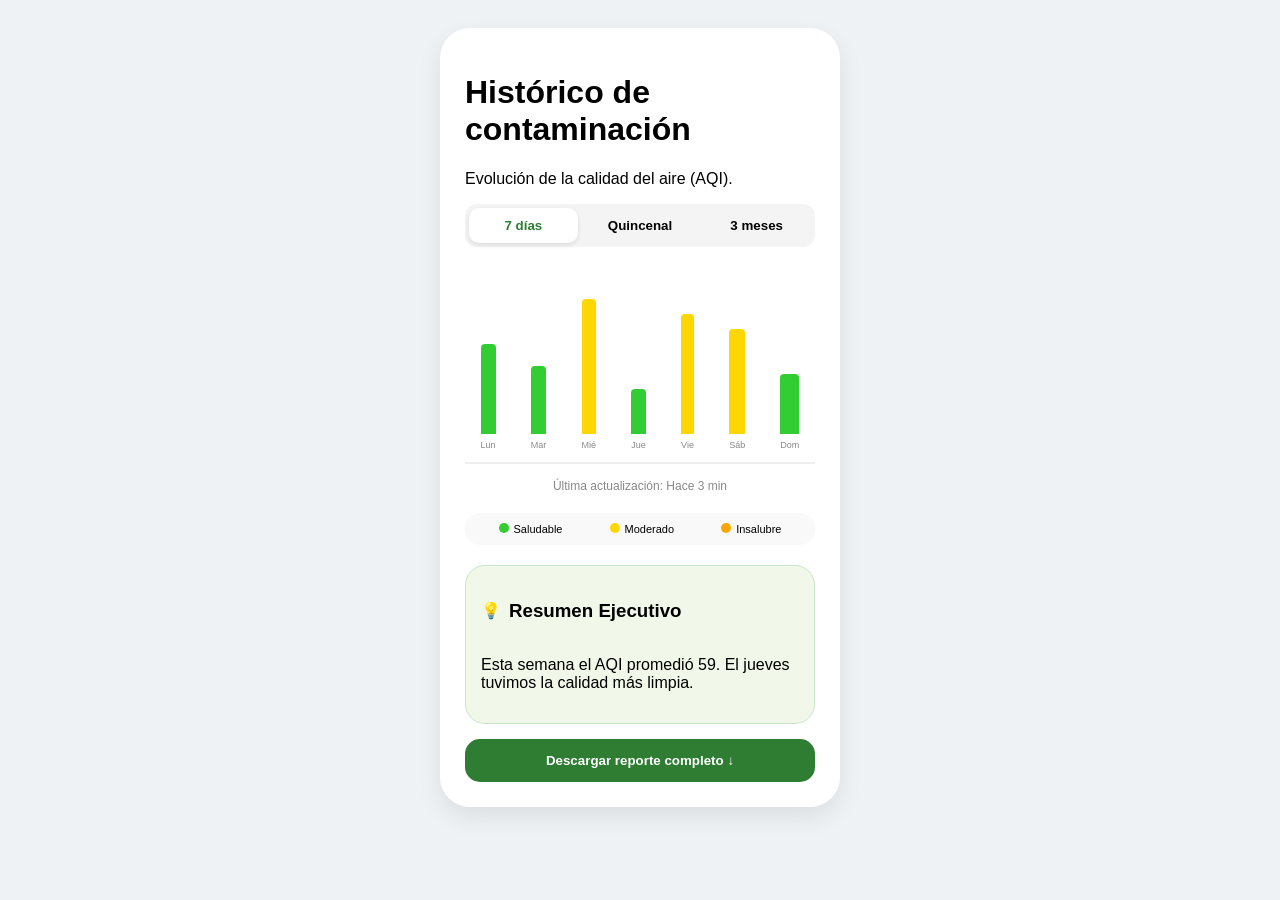
==== commit e4a3b6c2: "Añadida etiqueta de última actualización al histórico" ====
--- a/public/index.html
+++ b/public/index.html
@@ -1,1068 +1,40 @@
 <!DOCTYPE html>
 <html lang="es">
 <head>
-  <meta charset="UTF-8">
-  <meta name="viewport" content="width=device-width, initial-scale=1.0">
-  <title>EcoRuta</title>
-  <link rel="icon" href="favicon.ico">
-  <link rel="stylesheet" href="assets/styles/styles.css">
+    <meta charset="UTF-8">
+    <link rel="stylesheet" href="styles.css">
+    <title>EcoRuta - Histórico</title>
 </head>
 <body>
+    <div class="app-container">
+        <header>
+            <h1>Histórico de contaminación</h1>
+            <p class="desc">Evolución de la calidad del aire (AQI).</p>
+        </header>
 
-<header>
-
-            <!-- Navbar -->
-            <div class="inicio-topbar">
-                <a href="#home" class="inicio-logo">
-                    <img src="assets/images/logo_ecoruta_h.png" alt="Logo de EcoRuta">
-                </a>
-
-                <div class="inicio-topbar-right">
-                <nav class="inicio-nav">
-                    <a href="#home" class="active">
-                        <span class="nav-icon" aria-hidden="true">
-                            <svg viewBox="0 0 24 24" fill="none" stroke="currentColor" stroke-width="2" stroke-linecap="round" stroke-linejoin="round">
-                                <path d="M3 11l9-7 9 7"/>
-                                <path d="M5 10v9h14v-9"/>
-                            </svg>
-                        </span>
-                        <span>Inicio</span>
-                    </a>
-
-                    <a href="#rutas">
-                        <span class="nav-icon" aria-hidden="true">
-                            <svg viewBox="0 0 24 24" fill="none" stroke="currentColor" stroke-width="2" stroke-linecap="round" stroke-linejoin="round">
-                                <path d="M9 18l-6 3V6l6-3 6 3 6-3v15l-6 3-6-3z"/>
-                                <path d="M9 3v15"/>
-                                <path d="M15 6v15"/>
-                            </svg>
-                        </span>
-                        <span>Rutas</span>
-                    </a>
-
-                    <a href="#features">
-                        <span class="nav-icon" aria-hidden="true">
-                            <svg viewBox="0 0 24 24" fill="none" stroke="currentColor" stroke-width="2" stroke-linecap="round" stroke-linejoin="round">
-                                <rect x="5" y="3" width="14" height="18" rx="2"/>
-                                <path d="M9 8h6M9 12h6M9 16h4"/>
-                            </svg>
-                        </span>
-                        <span>Funcionalidades</span>
-                    </a>
-
-                    <a href="#how-it-works">
-                        <span class="nav-icon" aria-hidden="true">
-                            <svg viewBox="0 0 24 24" fill="none" stroke="currentColor" stroke-width="2" stroke-linejoin="round">
-                                <polygon points="12,2 14.7,8.5 21.8,9 16.5,13.5 18.2,20.5 12,16.8 5.8,20.5 7.5,13.5 2.2,9 9.3,8.5"/>
-                            </svg>
-                        </span>
-                        <span>Cómo funciona</span>
-                    </a>
-
-                    <a href="#benefits">
-                        <span class="nav-icon" aria-hidden="true">
-                            <svg viewBox="0 0 24 24" fill="none" stroke="currentColor" stroke-width="2" stroke-linecap="round" stroke-linejoin="round">
-                                <circle cx="12" cy="12" r="9"/>
-                                <path d="M8 14c1 1.5 2.5 2.3 4 2.3s3-0.8 4-2.3"/>
-                                <circle cx="9" cy="10" r="0.6" fill="currentColor"/>
-                                <circle cx="15" cy="10" r="0.6" fill="currentColor"/>
-                            </svg>
-                        </span>
-                        <span>Beneficios</span>
-                    </a>
-
-                    <a href="#community">
-                        <span class="nav-icon" aria-hidden="true">
-                            <svg viewBox="0 0 24 24" fill="none" stroke="currentColor" stroke-width="2" stroke-linecap="round" stroke-linejoin="round">
-                                <circle cx="9" cy="8" r="3"/>
-                                <path d="M3 20c0-3 2.5-5 6-5s6 2 6 5"/>
-                                <circle cx="17" cy="9" r="2.5"/>
-                                <path d="M15 20c0.3-2.3 1.8-4 4-4.3"/>
-                            </svg>
-                        </span>
-                        <span>Comunidad</span>
-                    </a>
-                </nav>
-
-                <a href="login.html" class="inicio-profile" aria-label="Perfil">
-                    <svg viewBox="0 0 24 24" fill="none" stroke="currentColor" stroke-width="2" stroke-linecap="round" stroke-linejoin="round">
-                        <circle cx="12" cy="9" r="3.5"/>
-                        <path d="M5 20c0.5-4 3-6 7-6s6.5 2 7 6"/>
-                    </svg>
-                </a>
-                </div>
-            </div>
-
-</header>
-
-<main>
-
-    <!-- Sección: Home -->
-    <section class="inicio-section" id="home">
-        <div class="container">
-
-
-
-            <!-- Contenido principal -->
-            <div class="inicio-content">
-                <div class="inicio-text">
-                    <h1 class="inicio-title">Respira mejor mientras recorres la ciudad</h1>
-                    <p class="inicio-description">Descubre rutas más seguras y saludables con información sobre calidad del aire en tiempo real</p>
-
-                    <a href="#descargar" class="download-button">
-                        <svg viewBox="0 0 24 24" fill="none" stroke="currentColor" stroke-width="2.5" stroke-linecap="round" stroke-linejoin="round" width="20" height="20" aria-hidden="true">
-                            <path d="M12 3v12m0 0l-4-4m4 4l4-4"/>
-                            <path d="M5 19h14"/>
-                        </svg>
-                        Descargar App
-                        <svg viewBox="0 0 24 24" fill="currentColor" width="22" height="22" aria-hidden="true">
-                            <path d="M6 11a6 6 0 1112 0v5a1 1 0 01-1 1H7a1 1 0 01-1-1v-5z"/>
-                            <rect x="3" y="12" width="2.5" height="6" rx="1.25"/>
-                            <rect x="18.5" y="12" width="2.5" height="6" rx="1.25"/>
-                            <rect x="8.5" y="19" width="2.5" height="4" rx="1.25"/>
-                            <rect x="13" y="19" width="2.5" height="4" rx="1.25"/>
-                            <line x1="8" y1="2" x2="9.5" y2="5" stroke="currentColor" stroke-width="1.5" stroke-linecap="round"/>
-                            <line x1="16" y1="2" x2="14.5" y2="5" stroke="currentColor" stroke-width="1.5" stroke-linecap="round"/>
-                        </svg>
-                    </a>
-
-                    <p class="inicio-caption">Consulta rutas saludables en tiempo real</p>
-                </div>
-
-                <div class="inicio-phone">
-                    <div class="phone-frame">
-                        <img src="assets/images/app-mockup.png" alt="Vista previa de la app EcoRuta mostrando el índice de calidad del aire">
-                    </div>
-                </div>
-            </div>
-
-        </div>
-    </section>
- <!-- Fin Sección Home -->
-
-<!-- Sección Rutas - US01, US02, US03 y US04-->
-<section id="rutas" class="rutas-section">
-  <div class="rutas-container">
-
-    <div class="rutas-header">
-      <span class="rutas-label">Rutas</span>
-      <h2>Selecciona tu ruta saludable</h2>
-      <p>
-        EcoRuta permite buscar rutas según tu ubicación y destino, comparar la calidad del aire
-        y elegir el trayecto más seguro para reducir la exposición a zonas contaminadas.
-      </p>
-    </div>
-
-    <div class="rutas-content">
-
-      <!-- Pantalla inicial: búsqueda de ruta -->
-      <div class="rutas-phone">
-        <div class="phone-status">
-          <span>9:30</span>
-          <span>● ● ●</span>
+        <div class="filters">
+            <button class="filter-btn active" onclick="render('semanal', this)">7 días</button>
+            <button class="filter-btn" onclick="render('quincenal', this)">Quincenal</button>
+            <button class="filter-btn" onclick="render('mensual', this)">3 meses</button>
         </div>
 
-        <div class="phone-title">
-          <div class="phone-title-row">
-            <h3>Rutas</h3>
-            <button class="btn-favoritas" id="btnVerFavoritas" aria-label="Mis rutas favoritas">
-              <svg width="22" height="22" viewBox="0 0 24 24" fill="none" xmlns="http://www.w3.org/2000/svg">
-                <path d="M17 3H7C5.9 3 5 3.9 5 5V21L12 18L19 21V5C19 3.9 18.1 3 17 3Z" stroke="#457F4C" stroke-width="2" stroke-linecap="round" stroke-linejoin="round"/>
-              </svg>
-            </button>
-          </div>
-          <p>Ingresa tu punto de partida y destino para encontrar rutas saludables.</p>
+        <div class="chart-box" id="chart-area"></div>
+        
+        <div class="last-update">Última actualización: Hace 3 min</div>
+
+        <div class="legend-card">
+            <div class="legend-item"><span class="dot" style="background:#32cd32"></span>Saludable</div>
+            <div class="legend-item"><span class="dot" style="background:#ffd700"></span>Moderado</div>
+            <div class="legend-item"><span class="dot" style="background:#ffa500"></span>Insalubre</div>
         </div>
 
-        <div class="route-form">
-          <label class="route-input" for="rutaOrigen">
-            <span>⊙</span>
-            <input type="text" id="rutaOrigen" placeholder="Ingresa tu ubicación actual">
-          </label>
-
-          <label class="route-input" for="rutaDestino">
-            <span>⌖</span>
-            <input type="text" id="rutaDestino" placeholder="Ingresa tu destino">
-          </label>
+        <div class="summary-card">
+            <div class="summary-header"><span>💡</span> <h3>Resumen Ejecutivo</h3></div>
+            <p id="resumen-text"></p>
         </div>
 
-        <p class="route-error" id="routeError">
-          Debes ingresar origen y destino para buscar una ruta.
-        </p>
-
-        <div class="route-actions-row">
-            <button class="route-search-btn" id="btnBuscarRuta">Buscar ruta</button>
-
-            <button class="route-filter-btn" id="btnAbrirFiltros" aria-label="Filtrar rutas">
-                Filtrar
-            </button>
-        </div>
-
-        <!-- Modal de error: No pudimos calcular las rutas - US08 Escenario 3 -->
-        <div class="route-error-modal hidden" id="modalErrorCalculo">
-          <div class="route-error-modal-box">
-            <div class="route-error-modal-icon">⚠️</div>
-            <h3>No pudimos calcular las rutas</h3>
-            <p>La información necesaria para estimar tiempos y condiciones ambientales no está disponible temporalmente. Por favor, inténtalo nuevamente.</p>
-            <button class="route-error-modal-btn" id="btnReintentar">Reintentar</button>
-          </div>
-        </div>
-
-        <div class="route-map">
-          <div class="map-zone green-zone"></div>
-          <div class="map-zone orange-zone"></div>
-          <div class="map-zone red-zone"></div>
-          <div class="map-user"></div>
-
-          <div class="map-legend">
-            <strong>Leyenda:</strong>
-            <p><span class="legend-red"></span> Riesgoso</p>
-            <p><span class="legend-orange"></span> Moderado</p>
-            <p><span class="legend-green"></span> Saludable</p>
-            <p><span class="legend-gray"></span> No disponible</p>
-          </div>
-        </div>
-      </div>
-
-      <!-- Pantalla 2: rutas disponibles -->
-      <div class="rutas-options hidden-route-screen" id="screenRutasOpciones">
-        <div class="routes-result-header">
-          <span>Resultados encontrados</span>
-          <h3>Rutas disponibles</h3>
-          <p>
-            De <strong id="origenTexto">tu ubicación</strong> hacia
-            <strong id="destinoTexto">tu destino</strong>.
-          </p>
-        </div>
-
-        <div class="filter-success-message" id="filterSuccessMessage">
-            <strong>¡Buenas noticias!</strong>
-            <p>
-                Encontramos rutas con condiciones favorables para tu salud. Te recomendamos elegir
-                una de ellas para reducir tu exposición a contaminantes.
-            </p>
-        </div>
-
-        <article class="ruta-option recommended" id="cardRutaRecomendada">
-          <div>
-            <h3>Ruta Recomendada <span>(28 min)</span></h3>
-            <p>Variedad de áreas verdes y menor exposición a contaminación.</p>
-            <strong>AQI: 12 Excelente</strong>
-            <strong>PM2.5: 12 µg/m³ Muy bueno</strong>
-          </div>
-          <button class="btnRutaRecomendada">Seleccionar</button>
-        </article>
-
-        <article class="ruta-option moderate" id="cardRutaAlternativa2">
-          <div>
-            <h3>Ruta alternativa 2 <span>(32 min)</span></h3>
-            <p>Trayecto con escasas áreas verdes y calidad de aire regular.</p>
-            <strong>AQI: 52 Regular</strong>
-            <strong>PM2.5: 22 µg/m³ Moderado</strong>
-          </div>
-          <button class="btnRutaAlternativa">Seleccionar</button>
-        </article>
-
-        <article class="ruta-option risky" id="cardRutaAlternativa3">
-          <div>
-            <h3>Ruta alternativa 3 <span>(25 min)</span></h3>
-            <p>Ruta más corta, pero con mayor exposición a zonas contaminadas.</p>
-            <strong>AQI: 85 Peligroso</strong>
-            <strong>PM2.5: 32 µg/m³ Moderado</strong>
-          </div>
-          <button class="btnRutaEspecifica">Detalles</button>
-        </article>
-
-        <button class="route-compare-btn" id="btnCompararRutas">
-          Comparar rutas
-        </button>
-
-        <div class="ruta-alert">
-          <h3>Zona de construcción activa en una ruta alternativa</h3>
-          <p>
-            Se detectó una zona de construcción que puede generar polvo, esmog y riesgo respiratorio.
-            EcoRuta recomienda revisar la información ambiental antes de continuar.
-          </p>
-        </div>
-
-        <button class="route-more-btn" id="btnNuevaBusqueda">Realizar nueva búsqueda</button>
-      </div>
-
-<!-- Pantalla filtros de contaminación - US02 -->
-<div class="rutas-filter-panel hidden-route-screen" id="screenFiltros">
-  <div class="filter-panel-header">
-    <span>Rutas</span>
-    <h3>Filtrar rutas por contaminación</h3>
-    <p>
-      Ajusta los filtros para encontrar rutas con menor exposición a contaminantes.
-    </p>
-  </div>
-
-  <div class="filter-list">
-    <label class="filter-item">
-      <div>
-        <strong>Tiempo</strong>
-        <p>Quiero la ruta más rápida</p>
-      </div>
-      <input type="checkbox" id="filtroTiempo">
-      <span class="toggle-slider"></span>
-    </label>
-
-    <label class="filter-item">
-      <div>
-        <strong>Distancia</strong>
-        <p>Quiero la ruta más corta</p>
-      </div>
-      <input type="checkbox" id="filtroDistancia" checked>
-      <span class="toggle-slider"></span>
-    </label>
-
-    <label class="filter-item">
-      <div>
-        <strong>AQI</strong>
-        <p>Quiero la ruta más saludable</p>
-      </div>
-      <input type="checkbox" id="filtroAqi" checked>
-      <span class="toggle-slider"></span>
-    </label>
-
-    <label class="filter-item">
-      <div>
-        <strong>PM2.5</strong>
-        <p>Menores niveles de humo y emisiones industriales</p>
-      </div>
-      <input type="checkbox" id="filtroPm25" checked>
-      <span class="toggle-slider"></span>
-    </label>
-
-    <label class="filter-item">
-      <div>
-        <strong>PM10</strong>
-        <p>Menores niveles de polvo, cenizas y partículas</p>
-      </div>
-      <input type="checkbox" id="filtroPm10" checked>
-      <span class="toggle-slider"></span>
-    </label>
-
-    <label class="filter-item">
-      <div>
-        <strong>Polen</strong>
-        <p>Menores niveles de polen en la ruta</p>
-      </div>
-      <input type="checkbox" id="filtroPolen" checked>
-      <span class="toggle-slider"></span>
-    </label>
-
-    <label class="filter-item">
-      <div>
-        <strong>Áreas verdes</strong>
-        <p>Quiero la ruta con más áreas verdes</p>
-      </div>
-      <input type="checkbox" id="filtroAreasVerdes" checked>
-      <span class="toggle-slider"></span>
-    </label>
-  </div>
-
-  <div class="filter-actions">
-    <button id="btnAplicarFiltros">Aplicar filtros</button>
-    <button id="btnFiltroEstricto">Aplicar filtro estricto</button>
-    <button id="btnCerrarFiltros">Volver</button>
-  </div>
-</div>
-<!-- Fin Pantalla filtros de contaminación - US02 -->
-
-      <!-- Pantalla 3: usuario prefiere una ruta específica -->
-      <div class="ruta-preferida-screen hidden-route-screen" id="screenRutaPreferida">
-        <div class="ruta-preferida-header">
-          <span class="ruta-tag-warning">Ruta elegida por el usuario</span>
-          <h3>Has seleccionado una ruta alternativa</h3>
-          <p>
-            Esta no es la ruta recomendada por EcoRuta, pero puedes continuar si prefieres
-            este trayecto. La información ambiental se mantiene visible para que tomes una
-            decisión informada.
-          </p>
-        </div>
-
-        <div class="ruta-preferida-card">
-          <div>
-            <h3>Ruta alternativa 3 <span>(25 min)</span></h3>
-            <p>Trayecto más corto, pero con menor presencia de áreas verdes.</p>
-          </div>
-
-          <div class="ruta-status risky-status">
-            Riesgo ambiental alto
-          </div>
-        </div>
-
-        <div class="environment-info-grid">
-          <article>
-            <span>AQI</span>
-            <strong>85</strong>
-            <p>Peligroso</p>
-          </article>
-
-          <article>
-            <span>PM2.5</span>
-            <strong>32 µg/m³</strong>
-            <p>Moderado</p>
-          </article>
-
-          <article>
-            <span>Zona crítica</span>
-            <strong>Construcción activa</strong>
-            <p>Posible presencia de polvo y esmog.</p>
-          </article>
-        </div>
-
-        <div class="ruta-preferida-alert">
-          <h4>Recomendación de EcoRuta</h4>
-          <p>
-            Se recomienda tomar la ruta saludable sugerida. Sin embargo, puedes continuar
-            con esta ruta manteniendo visible el estado ambiental durante el recorrido.
-          </p>
-        </div>
-
-        <div class="ruta-preferida-actions">
-          <button id="btnIniciarRutaPreferida">Iniciar recorrido</button>
-          <button id="btnVolverRutas">Ver más rutas</button>
-        </div>
-      </div>
-
-      <!-- Pantalla comparación de rutas - US04 -->
-<div class="rutas-comparison-panel hidden-route-screen" id="screenCompararRutas">
-  <div class="comparison-header">
-    <span>Comparación de rutas</span>
-    <h3>Compara las rutas disponibles</h3>
-    <p>
-      Selecciona la ruta que más se acomode a tus preferencias. EcoRuta resalta
-      la mejor opción considerando calidad del aire, áreas verdes y exposición a contaminantes.
-    </p>
-  </div>
-
-  <div class="comparison-layout">
-
-    <article class="comparison-card best-route">
-      <div class="comparison-check">✓</div>
-
-      <div class="comparison-card-header">
-        <div>
-          <h4>Ruta Recomendada</h4>
-          <p>Mejor calidad ambiental</p>
-        </div>
-        <strong>28 min</strong>
-      </div>
-
-      <div class="comparison-metrics">
-        <div>
-          <span>📍</span>
-          <strong>4.2 km</strong>
-          <p>Distancia</p>
-        </div>
-
-        <div>
-          <span>☁️</span>
-          <strong>AQI 12</strong>
-          <p>Excelente</p>
-        </div>
-
-        <div>
-          <span>🌫️</span>
-          <strong>PM2.5</strong>
-          <p>12 µg/m³</p>
-        </div>
-
-        <div>
-          <span>🌾</span>
-          <strong>PM10</strong>
-          <p>5 µg/m³</p>
-        </div>
-
-        <div>
-          <span>🌿</span>
-          <strong>Polen</strong>
-          <p>Bajo</p>
-        </div>
-      </div>
-    </article>
-
-    <article class="comparison-card">
-      <div class="comparison-check gray-check">✓</div>
-
-      <div class="comparison-card-header">
-        <div>
-          <h4>Ruta Alternativa 2</h4>
-          <p>Calidad ambiental regular</p>
-        </div>
-        <strong>38 min</strong>
-      </div>
-
-      <div class="comparison-metrics">
-        <div>
-          <span>📍</span>
-          <strong>5.2 km</strong>
-          <p>Distancia</p>
-        </div>
-
-        <div>
-          <span>☁️</span>
-          <strong>AQI 51</strong>
-          <p>Moderado</p>
-        </div>
-
-        <div>
-          <span>🌫️</span>
-          <strong>PM2.5</strong>
-          <p>22 µg/m³</p>
-        </div>
-
-        <div>
-          <span>🌾</span>
-          <strong>PM10</strong>
-          <p>40 µg/m³</p>
-        </div>
-
-        <div>
-          <span>🌿</span>
-          <strong>Polen</strong>
-          <p>Bajo</p>
-        </div>
-      </div>
-    </article>
-
-    <article class="comparison-card risky-comparison">
-      <div class="comparison-check gray-check">✓</div>
-
-      <div class="comparison-card-header">
-        <div>
-          <h4>Ruta Alternativa 3</h4>
-          <p>Ruta rápida con mayor contaminación</p>
-        </div>
-        <strong>18 min</strong>
-      </div>
-
-      <div class="comparison-metrics">
-        <div>
-          <span>📍</span>
-          <strong>3.5 km</strong>
-          <p>Distancia</p>
-        </div>
-
-        <div>
-          <span>☁️</span>
-          <strong>AQI 82</strong>
-          <p>Insalubre</p>
-        </div>
-
-        <div>
-          <span>🌫️</span>
-          <strong>PM2.5</strong>
-          <p>32 µg/m³</p>
-        </div>
-
-        <div>
-          <span>🌾</span>
-          <strong>PM10</strong>
-          <p>35 µg/m³</p>
-        </div>
-
-        <div>
-          <span>🌿</span>
-          <strong>Polen</strong>
-          <p>Bajo</p>
-        </div>
-      </div>
-    </article>
-
-  </div>
-
-  <div class="comparison-note">
-    <h4>Mejor opción recomendada</h4>
-    <p>
-      La Ruta Recomendada presenta menor AQI, menor PM2.5 y menor exposición a partículas.
-      Por eso EcoRuta la resalta como la opción más saludable.
-    </p>
-  </div>
-
-  <div class="comparison-actions">
-    <button id="btnIniciarRutaComparada">Iniciar recorrido</button>
-    <button id="btnVolverComparacion">Volver a rutas</button>
-  </div>
-</div>
-<!-- Fin Pantalla comparación de rutas - US04 -->
-
-      <!-- Pantalla sin resultados - US02 -->
-       <div class="rutas-no-results hidden-route-screen" id="screenSinResultados">
-        <div class="no-results-icon">🗺️</div>
-
-        <h3>No encontramos rutas que cumplan el filtro actual</h3>
-        <p>
-            Prueba desactivando el nivel de restricción de contaminación o ajustando tus filtros
-            para encontrar nuevas opciones.
-        </p>
-
-        <div class="no-results-card">
-            <label>
-                <span>⊙</span>
-                <input type="text" value="Tu ubicación" readonly>
-            </label>
-            
-            <label>
-                <span>⌖</span>
-                <input type="text" value="Universidad UPC" readonly>
-            </label>
-
-            <button id="btnBuscarOtrasRutas">Buscar otras rutas</button>
-            <button id="btnVolverDesdeSinResultados">Volver</button>
-        </div>
+        <button class="btn-download">Descargar reporte completo ↓</button>
     </div>
-    <!-- Modal guardar ruta favorita - US06 Escenario 1 -->
-    <div class="fav-modal-overlay hidden" id="modalGuardarFavorita">
-      <div class="fav-modal-box">
-        <p class="fav-modal-label">Nueva ruta favorita:</p>
-        <input type="text" class="fav-modal-input" id="inputNombreRuta" placeholder="Agrega un nombre...">
-        <div class="fav-modal-actions">
-          <button class="fav-modal-cancel" id="btnCancelarFavorita">Cancel</button>
-          <button class="fav-modal-ok" id="btnConfirmarFavorita">OK</button>
-        </div>
-      </div>
-    </div>
-    <!-- Fin Modal guardar ruta favorita -->
-
-    <!-- Pantalla Mis Rutas - US06 Escenario 2 -->
-    <div class="mis-rutas-screen hidden-route-screen" id="screenMisRutas">
-      <div class="mis-rutas-header">
-        <button class="mis-rutas-back" id="btnVolverDesdeMisRutas">&#8592;</button>
-        <h3>Mis Rutas</h3>
-        <button class="mis-rutas-delete-all" id="btnEliminarTodas" aria-label="Eliminar todas">
-          <svg width="18" height="18" viewBox="0 0 24 24" fill="none" xmlns="http://www.w3.org/2000/svg">
-            <polyline points="3 6 5 6 21 6" stroke="#555" stroke-width="2" stroke-linecap="round" stroke-linejoin="round"/>
-            <path d="M19 6l-1 14H6L5 6" stroke="#555" stroke-width="2" stroke-linecap="round" stroke-linejoin="round"/>
-            <path d="M10 11v6M14 11v6" stroke="#555" stroke-width="2" stroke-linecap="round" stroke-linejoin="round"/>
-            <path d="M9 6V4h6v2" stroke="#555" stroke-width="2" stroke-linecap="round" stroke-linejoin="round"/>
-          </svg>
-        </button>
-      </div>
-      <p class="mis-rutas-subtitle">Selecciona una ruta para consultar sus detalles, modificarla o iniciar el recorrido.</p>
-
-      <div class="mis-rutas-list" id="misRutasList">
-        <!-- Rutas se insertan dinámicamente -->
-      </div>
-
-      <div class="mis-rutas-empty hidden" id="misRutasEmpty">
-        <p>Aún no tienes rutas guardadas.</p>
-      </div>
-
-      <div class="mis-rutas-actions">
-        <button class="mis-rutas-btn-outline" id="btnEditarRuta">Editar ruta</button>
-        <button class="mis-rutas-btn-solid" id="btnIniciarDesdeRutas">Iniciar recorrido</button>
-      </div>
-    </div>
-    <!-- Fin Pantalla Mis Rutas -->
-
-<!-- Fin Pantalla sin resultados - US02 -->
-
-    <!-- Pantalla ruta en curso - US03 -->
-     <div class="ruta-en-curso-screen hidden-route-screen" id="screenRutaEnCurso">
-      <div class="phone-status-bar">
-        <span>9:40</span>
-        <span>◥  5G  🔋</span>
-      </div>
-      
-      <div class="route-navigation-header">
-        <span class="navigation-arrow">↑</span>
-        <div>
-          <small>en dirección a</small>
-          <strong>Parque de las leyendas</strong>
-        </div>
-      </div>
-      
-      <div class="route-live-map">
-        <div class="live-map-zone safe-zone-one"></div>
-        <div class="live-map-zone safe-zone-two"></div>
-        <div class="live-map-zone safe-zone-three"></div>
-        <div class="live-map-zone polluted-zone" id="zonaContaminada"></div>
-        
-        <div class="live-route-line" id="rutaOriginalLine"></div>
-        <div class="live-route-line alternative-line hidden-route-screen" id="rutaAlternativaLine"></div>
-        
-        <span class="route-pin start-pin">●</span>
-        <span class="route-pin end-pin">📍</span>
-        <span class="warning-map-icon" id="warningMapIcon">⚠️</span>
-
-        <div class="recalculating-box hidden-route-screen" id="recalculatingBox">
-          Recalculando ruta...
-        </div>
-        
-        <div class="route-updated-message hidden-route-screen" id="routeUpdatedMessage">
-          ¡Se actualizó el tiempo estimado!
-        </div>
-        
-        <div class="environment-warning-message hidden-route-screen" id="environmentWarningMessage">
-          Zona contaminada en la ruta original
-        </div>
-      </div>
-      
-      <div class="route-bottom-panel">
-        <button class="route-cancel-btn" id="btnCancelarRutaCurso">
-          ✕
-          <span>Cancelar</span>
-        </button>
-        
-        <div class="route-time-info">
-          <strong id="routeLiveTime">39 min</strong>
-          <span id="routeLiveDetails">19km · 10:09 a.m.</span>
-        </div>
-        
-        <button class="route-save-btn" id="btnGuardarRutaEnCurso">
-          🔖
-          <span>Guardar ruta</span>
-        </button>
-      </div>
-      
-      <div class="route-mobile-menu">
-        <span>☁️<small>Inicio</small></span>
-        <span class="active">🚶<small>Rutas</small></span>
-        <span>💡<small>Consejos</small></span>
-        <span>🔔<small>Alertas</small></span>
-        <span>👤<small>Perfil</small></span>
-      </div>
-      
-      <div class="environment-alert-modal" id="environmentAlertModal">
-        <h3>Tráfico intenso en Av. Intisuyo</h3>
-        <p>La contaminación aumentó significativamente en esta zona. Se sugiere desviar el tramo congestionado.</p>
-        
-        <button class="ignore-alert-btn" id="btnIgnorarAlerta">
-          Ignorar
-        </button>
-        
-        <button class="deviate-route-btn" id="btnDesviarRuta">
-          Desviar ruta (+100m)
-        </button>
-      </div>
-    </div>
-
-    </div>
-  </div>
-</section>
-<!-- Fin Sección Rutas - US01, US02, US03 y US04 -->
-
-<!-- Sección Funcionalidades -->
-
-<section id="features" class="features-section">
-  <div class="features-container">
-    <h1>Funcionalidades</h1>
-    <p class="features-subtitle">Todo lo que necesitas para respirar mejor en la ciudad</p>
-    <p class="features-description">Una plataforma colaborativa que pone la salud respiratoria primero</p>
-
-    <div class="features-grid">
-        <article class="feature-card">
-            <div class="feature-icon">📍</div>
-            <h3>Mapa de Calor en Tiempo Real</h3>
-            <p>Calidad del aire en Lima cuadra por cuadra. Datos en tiempo real de SENAMHI y vecinos.</p>
-        </article>
-
-        <article class="feature-card">
-            <div class="feature-icon">🚲</div>
-            <h3>Ruteo Ecológico Activo</h3>
-            <p>Rutas que priorizan aire limpio sobre velocidad. Ideal para deportistas y personas sensibles.</p>
-        </article>
-
-        <article class="feature-card">
-            <div class="feature-icon">🔔</div>
-            <h3>Alertas Preventivas</h3>
-            <p>Alertas de contaminación en tu ruta. Te avisamos sobre incendios u obras para que cambies de camino a tiempo.</p>
-        </article>
-
-        <article class="feature-card">
-            <div class="feature-icon">👥</div>
-            <h3>Crowdsourcing Ciudadano</h3>
-            <p>Reporta incidentes y mejora el mapa. Información hiperlocal en tiempo real donde los sensores oficiales no llegan.</p>
-        </article>
-
-        <article class="feature-card">
-            <div class="feature-icon">👤</div>
-            <h3>Perfil de Salud Personalizado</h3>
-            <p>Personaliza tu protección. Dinos tu sensibilidad y adaptaremos las rutas y alertas a tus necesidades.</p>
-        </article>
-
-        <article class="feature-card">
-            <div class="feature-icon">📊</div>
-            <h3>Dashboard Ambiental</h3>
-            <p>Planifica tu semana con el historial del aire. Compara tendencias y descarga reportes detallados.</p>
-        </article>
-    </div>
-  </div>
-</section>
-<!-- Fin Sección Funcionalidades -->
-
-<!-- sección: how it works -->
-    <section class="how-it-works" id="how-it-works">
-        <div class="container">
-
-           
-
-            <h2 class="section-title">¿Cómo funciona EcoRuta?</h2>
-            <p class="section-subtitle">Encuentra tu ruta más saludable en solo 3 pasos.</p>
-
-            <div class="steps">
-
-                <div class="step">
-                    <div class="step-number">1</div>
-                    <div class="step-icon" aria-hidden="true">
-                        <svg viewBox="0 0 48 48" fill="none" stroke="currentColor" stroke-width="2.5" stroke-linecap="round" stroke-linejoin="round">
-                            <path d="M24 4C16 4 10 10 10 18c0 10 14 24 14 24s14-14 14-24c0-8-6-14-14-14z"/>
-                            <circle cx="24" cy="18" r="5"/>
-                            <line x1="24" y1="14" x2="24" y2="22"/>
-                            <line x1="20" y1="18" x2="28" y2="18"/>
-                        </svg>
-                    </div>
-                    <p class="step-text">Ingresa tu ubicación y destino para encontrar las rutas más saludables disponibles</p>
-                </div>
-
-                <div class="step">
-                    <div class="step-number">2</div>
-                    <div class="step-icon" aria-hidden="true">
-                        <svg viewBox="0 0 48 48" fill="none" stroke="currentColor" stroke-width="2.5" stroke-linecap="round" stroke-linejoin="round">
-                            <circle cx="24" cy="24" r="6"/>
-                            <path d="M24 4v6M24 38v6M44 24h-6M10 24H4M37.5 10.5l-4.2 4.2M14.7 33.3l-4.2 4.2M37.5 37.5l-4.2-4.2M14.7 14.7l-4.2-4.2"/>
-                        </svg>
-                    </div>
-                    <p class="step-text">Compara rutas según contaminación, tráfico y calidad ambiental en tiempo real</p>
-                </div>
-
-                <div class="step">
-                    <div class="step-number">3</div>
-                    <div class="step-icon" aria-hidden="true">
-                        <svg viewBox="0 0 48 48" fill="none" stroke="currentColor" stroke-width="2.5" stroke-linecap="round" stroke-linejoin="round">
-                            <path d="M24 4l16 6v10c0 12-8 20-16 24-8-4-16-12-16-24V10z"/>
-                            <path d="M17 24l5 5 9-11"/>
-                        </svg>
-                    </div>
-                    <p class="step-text">Sigue la ruta recomendada y reduce tu exposición a zonas contaminadas</p>
-                </div>
-
-            </div>
-
-            <a href="#rutas" class="cta-button">
-                Ver rutas seguras
-                <svg viewBox="0 0 24 24" fill="none" stroke="currentColor" stroke-width="2.5" stroke-linecap="round" stroke-linejoin="round" width="18" height="18" aria-hidden="true">
-                    <path d="M12 3v12m0 0l-4-4m4 4l4-4"/>
-                    <path d="M5 19h14"/>
-                </svg>
-            </a>
-
-        </div>
-    </section>
-
-<!-- Sección Beneficios -->
-
-<section id="benefits" class="benefits-section">
-   
-<div class="benefits-container">
-    <h1>Tus beneficios en EcoRuta</h1>
-
-    <div class="points-card">
-        <h2>Puntos Acumulados</h2>
-
-        <div class="points-display">
-            <span class="points-number" id="pointsNumber">12,500</span>
-            <span class="points-label">Puntos Eco</span>
-        </div>
-
-        <div class="progress-bar">
-            <div class="progress-fill" id="progressBar" style="width: 97%"></div>
-        </div>
-
-        <p class="progress-text" id="progressText">Faltan 300 ptos para desbloquear tu próximo beneficio</p>
-    </div>
-
-    <div class="benefits-grid" id="benefitsGrid">
-        <article class="benefit-card movilidad" data-category="movilidad">
-            <h3>Movilidad</h3>
-            <div class="benefit-icon">🚲</div>
-            <p>1 hora bicicleta pública gratis</p>
-            <span class="benefit-points">500 pts. Eco</span>
-            <button class="reclaim-btn" data-benefit="movilidad">
-                <span>🏆</span>
-                <span>Reclamar</span>
-            </button>
-        </article>
-
-        <article class="benefit-card reparaciones" data-category="descuentos">
-            <h3>Reparaciones</h3>
-            <div class="benefit-icon">🔧</div>
-            <p>Descuento en mantenimiento básico</p>
-            <span class="benefit-points">800 pts. Eco</span>
-            <button class="reclaim-btn" data-benefit="reparaciones">
-                <span>🏆</span>
-                <span>Reclamar</span>
-            </button>
-        </article>
-
-        <article class="benefit-card transporte" data-category="movilidad">
-            <h3>Transporte</h3>
-            <div class="benefit-icon">🚌</div>
-            <p>Descuento en corredor o metropolitano</p>
-            <span class="benefit-points">800 pts. Eco</span>
-            <button class="reclaim-btn" data-benefit="transporte">
-                <span>🏆</span>
-                <span>Reclamar</span>
-            </button>
-        </article>
-
-        <article class="benefit-card bienestar" data-category="salud">
-            <h3>Bienestar</h3>
-            <div class="benefit-icon">🥗</div>
-            <p>Descuento en bebidas saludables</p>
-            <span class="benefit-points">950 pts. Eco</span>
-            <button class="reclaim-btn" data-benefit="bienestar">
-                <span>🏆</span>
-                <span>Reclamar</span>
-            </button>
-        </article>
-
-        <article class="benefit-card alimentacion extra hidden" data-category="descuentos">
-            <h3>Alimentación</h3>
-            <div class="benefit-icon">🍽️</div>
-            <p>Descuento en restaurantes eco-friendly</p>
-            <span class="benefit-points">600 pts. Eco</span>
-            <button class="reclaim-btn" data-benefit="alimentacion">
-                <span>🏆</span>
-                <span>Reclamar</span>
-            </button>
-        </article>
-
-        <article class="benefit-card fitness extra hidden" data-category="salud">
-            <h3>Fitness</h3>
-            <div class="benefit-icon">🏋️</div>
-            <p>1 mes de acceso a gimnasio premium</p>
-            <span class="benefit-points">1,200 pts. Eco</span>
-            <button class="reclaim-btn" data-benefit="fitness">
-                <span>🏆</span>
-                <span>Reclamar</span>
-            </button>
-        </article>
-    </div>
-
-    <div class="see-all-benefits">
-        <button class="see-all-btn" id="seeAllBtn">
-            <span id="seeAllLabel">Ver todos los beneficios</span>
-            <span class="see-all-star">★</span>
-        </button>
-    </div>
-</div>
-
-</section>
-
-<!-- Modal de confirmación de beneficios -->
-
-<div class="modal" id="confirmModal">
-    <div class="modal-content">
-        <button class="modal-close" id="closeModal">&times;</button>
-        <h2 id="modalTitle">¿Reclamar beneficio?</h2>
-        <p id="modalMessage">Estás a punto de reclamar este beneficio.</p>
-
-    <div class="modal-buttons">
-        <button class="modal-btn cancel" id="cancelBtn">Cancelar</button>
-        <button class="modal-btn confirm" id="confirmBtn">Confirmar</button>
-    </div>
-</div>
-
-</div>
-
-<!-- Mensaje emergente -->
-
-<div class="toast" id="toast">
-    <span id="toastMessage"></span>
-</div>
-<!-- Fin Sección Beneficios -->
-    
-
-
-
-<!-- Sección Comunidad -->
-  <section id="community" class="community-section">
-   
-
-    <div class="community-content">
-      <h2>Únete a la comunidad EcoRuta</h2>
-
-      <p class="community-description">
-        Conecta con otros usuarios, comparte zonas contaminadas, reporta incidentes y ayuda a construir
-        rutas más seguras y saludables para todos.
-      </p>
-
-      <div class="community-cards">
-        <article class="community-card">
-          <div class="community-icon">⚠</div>
-          <h3>Reporta incidencias</h3>
-          <p>Ayuda reportando contaminación en tu zona</p>
-          <a href="#">Reportar ahora <span>→</span></a>
-        </article>
-
-        <article class="community-card">
-          <div class="community-icon">💬</div>
-          <h3>Ver recomendaciones</h3>
-          <p>Descubre recomendaciones de otros usuarios</p>
-          <a href="#">Explorar comunidad <span>→</span></a>
-        </article>
-
-        <article class="community-card">
-          <div class="community-icon">🔔</div>
-          <h3>Alertas ciudadanas</h3>
-          <p>Recibe avisos para cuidar tu salud</p>
-          <a href="#">Activar alertas <span>→</span></a>
-        </article>
-      </div>
-
-      <div class="community-testimonials">
-        <article class="testimonial-card">
-          <div class="stars">❝ ★ ★ ★ ★</div>
-          <p>Gracias a EcoRuta encontré rutas más limpias para correr</p>
-          <div class="testimonial-user">
-            <img class="avatar-img" src="https://i.pravatar.cc/100?img=12" alt="Luis M.">
-            <div>
-              <strong>Luis M.</strong>
-              <span>Corredor</span>
-            </div>
-          </div>
-        </article>
-
-        <article class="testimonial-card">
-          <div class="stars">❝ ★ ★ ★ ★</div>
-          <p>La app me ayuda a llevar a mis hijos por rutas más seguras y saludables</p>
-          <div class="testimonial-user">
-            <img class="avatar-img" src="https://i.pravatar.cc/100?img=32" alt="Maria G.">
-            <div>
-              <strong>Maria G.</strong>
-              <span>Madre de familia</span>
-            </div>
-          </div>
-        </article>
-
-        <article class="testimonial-card">
-          <div class="stars">❝ ★ ★ ★ ★ ★</div>
-          <p>Reportar zonas contaminadas es muy fácil y sé que estoy ayudando a otros usuarios.</p>
-          <div class="testimonial-user">
-            <img class="avatar-img" src="https://i.pravatar.cc/100?img=68" alt="Carlos T.">
-            <div>
-              <strong>Carlos T.</strong>
-              <span>Ciclista urbano</span>
-            </div>
-          </div>
-        </article>
-      </div>
-
-      <a href="#home" class="community-button">Ver rutas seguras ↓</a>
-    </div>
-  </section>
-
-
-
-</main>
-
-
-<script src="assets/scripts/main.js"></script>
-
+    <script src="script.js"></script>
 </body>
-</html>
+</html>
--- a/public/styles.css
+++ b/public/styles.css
@@ -0,0 +1,36 @@
+body { background: #eef2f5; font-family: sans-serif; display: flex; justify-content: center; padding: 20px; }
+.app-container { background: white; width: 350px; padding: 25px; border-radius: 30px; box-shadow: 0 10px 25px rgba(0,0,0,0.08); }
+.filters { display: flex; gap: 8px; margin-bottom: 25px; background: #f4f4f4; padding: 4px; border-radius: 12px; }
+.filter-btn { flex: 1; border: none; padding: 10px; border-radius: 10px; cursor: pointer; font-weight: 600; background: transparent; }
+.filter-btn.active { background: white; box-shadow: 0 2px 5px rgba(0,0,0,0.1); color: #2e7d32; }
+.chart-box { 
+    height: 180px; 
+    display: flex; 
+    align-items: flex-end; 
+    justify-content: space-around; 
+    padding-bottom: 10px; 
+    border-bottom: 2px solid #eee; 
+    gap: 4px; 
+    overflow: hidden;
+}
+
+.bar { 
+    width: 100%; 
+    max-width: 20px; 
+    border-radius: 4px 4px 0 0; 
+    transition: height 0.5s ease; 
+    min-height: 5px; 
+}
+.legend-card { display: flex; justify-content: space-around; padding: 10px; background: #f9f9f9; border-radius: 15px; margin: 20px 0; font-size: 11px; }
+.dot { width: 10px; height: 10px; border-radius: 50%; display: inline-block; margin-right: 5px; }
+.summary-card { padding: 15px; border-radius: 20px; background: #f1f8e9; border: 1px solid #c8e6c9; }
+.summary-header { display: flex; align-items: center; gap: 8px; margin-bottom: 10px; }
+.btn-download { width: 100%; padding: 14px; background: #2e7d32; color: white; border: none; border-radius: 15px; font-weight: bold; margin-top: 15px; cursor: pointer; }
+
+.last-update {
+    font-size: 12px;
+    color: #888;
+    text-align: center;
+    margin-bottom: 15px;
+    margin-top: 15px;
+    }
